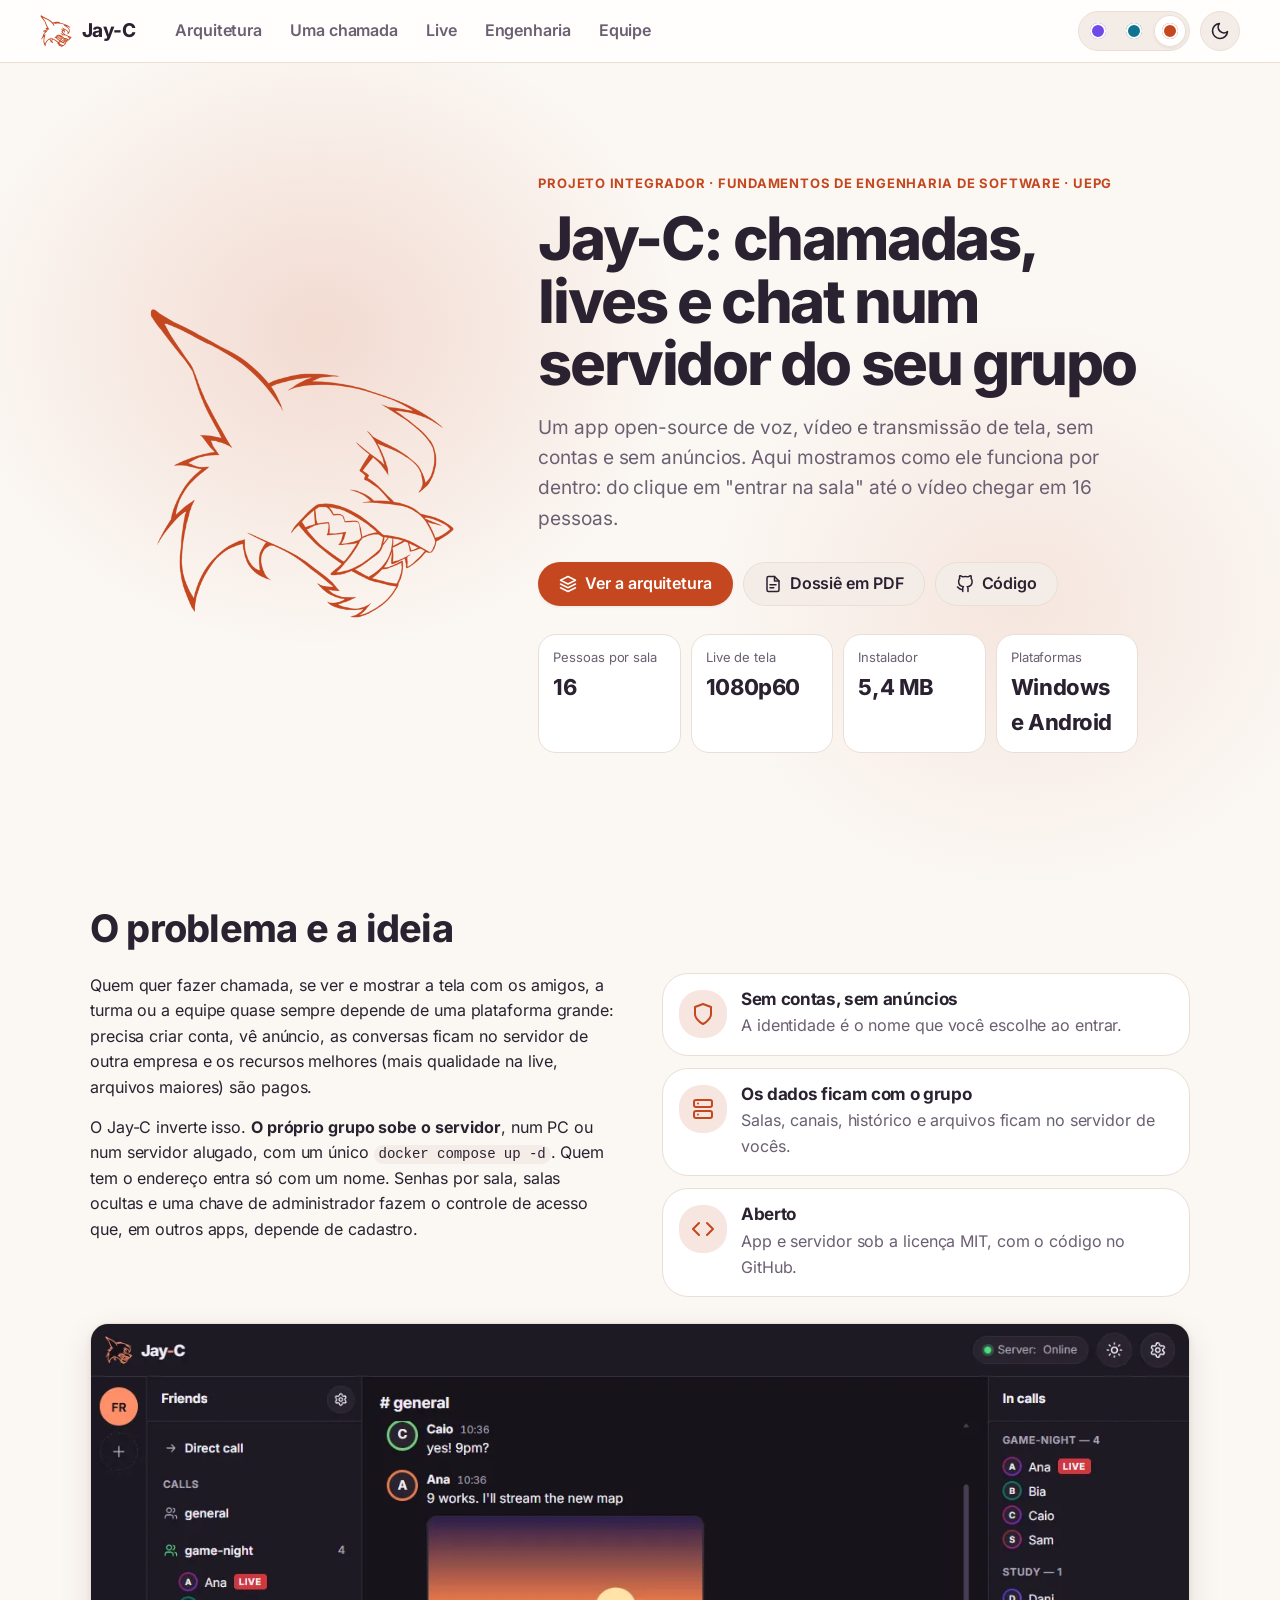
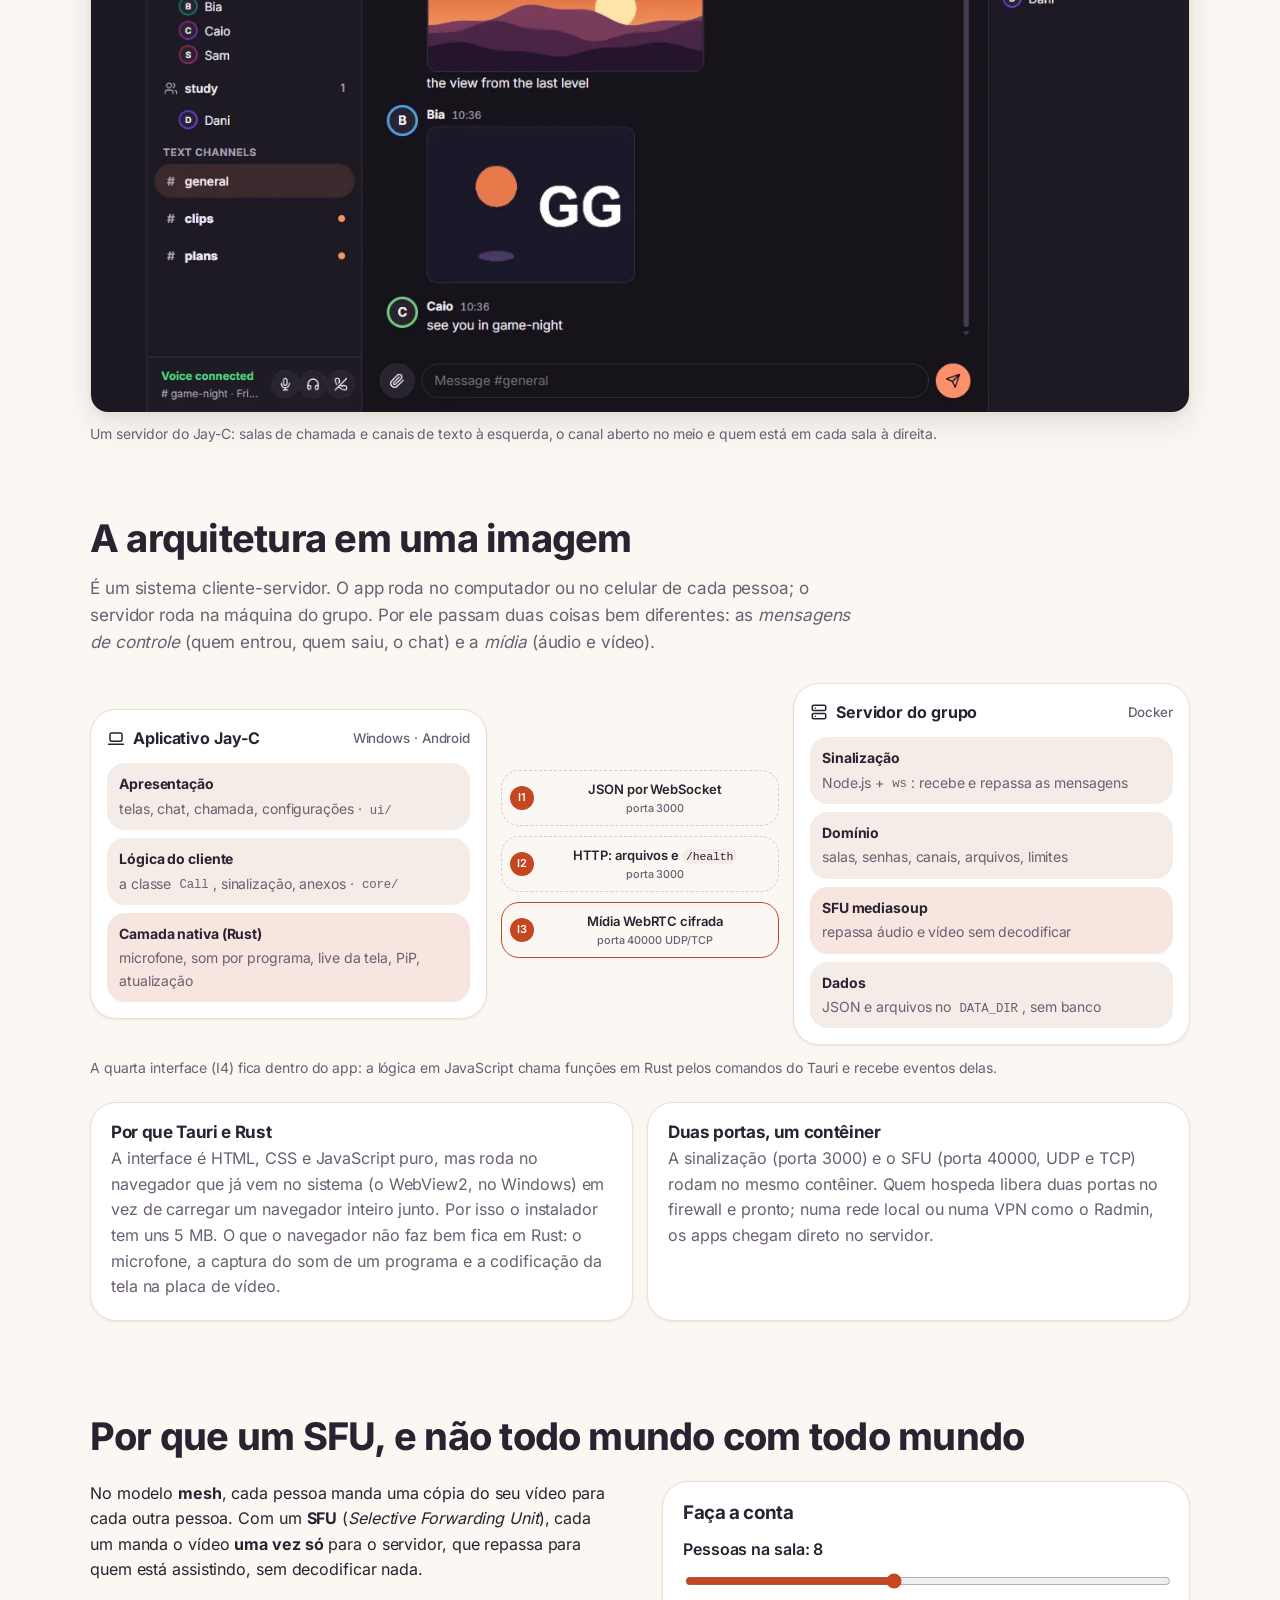
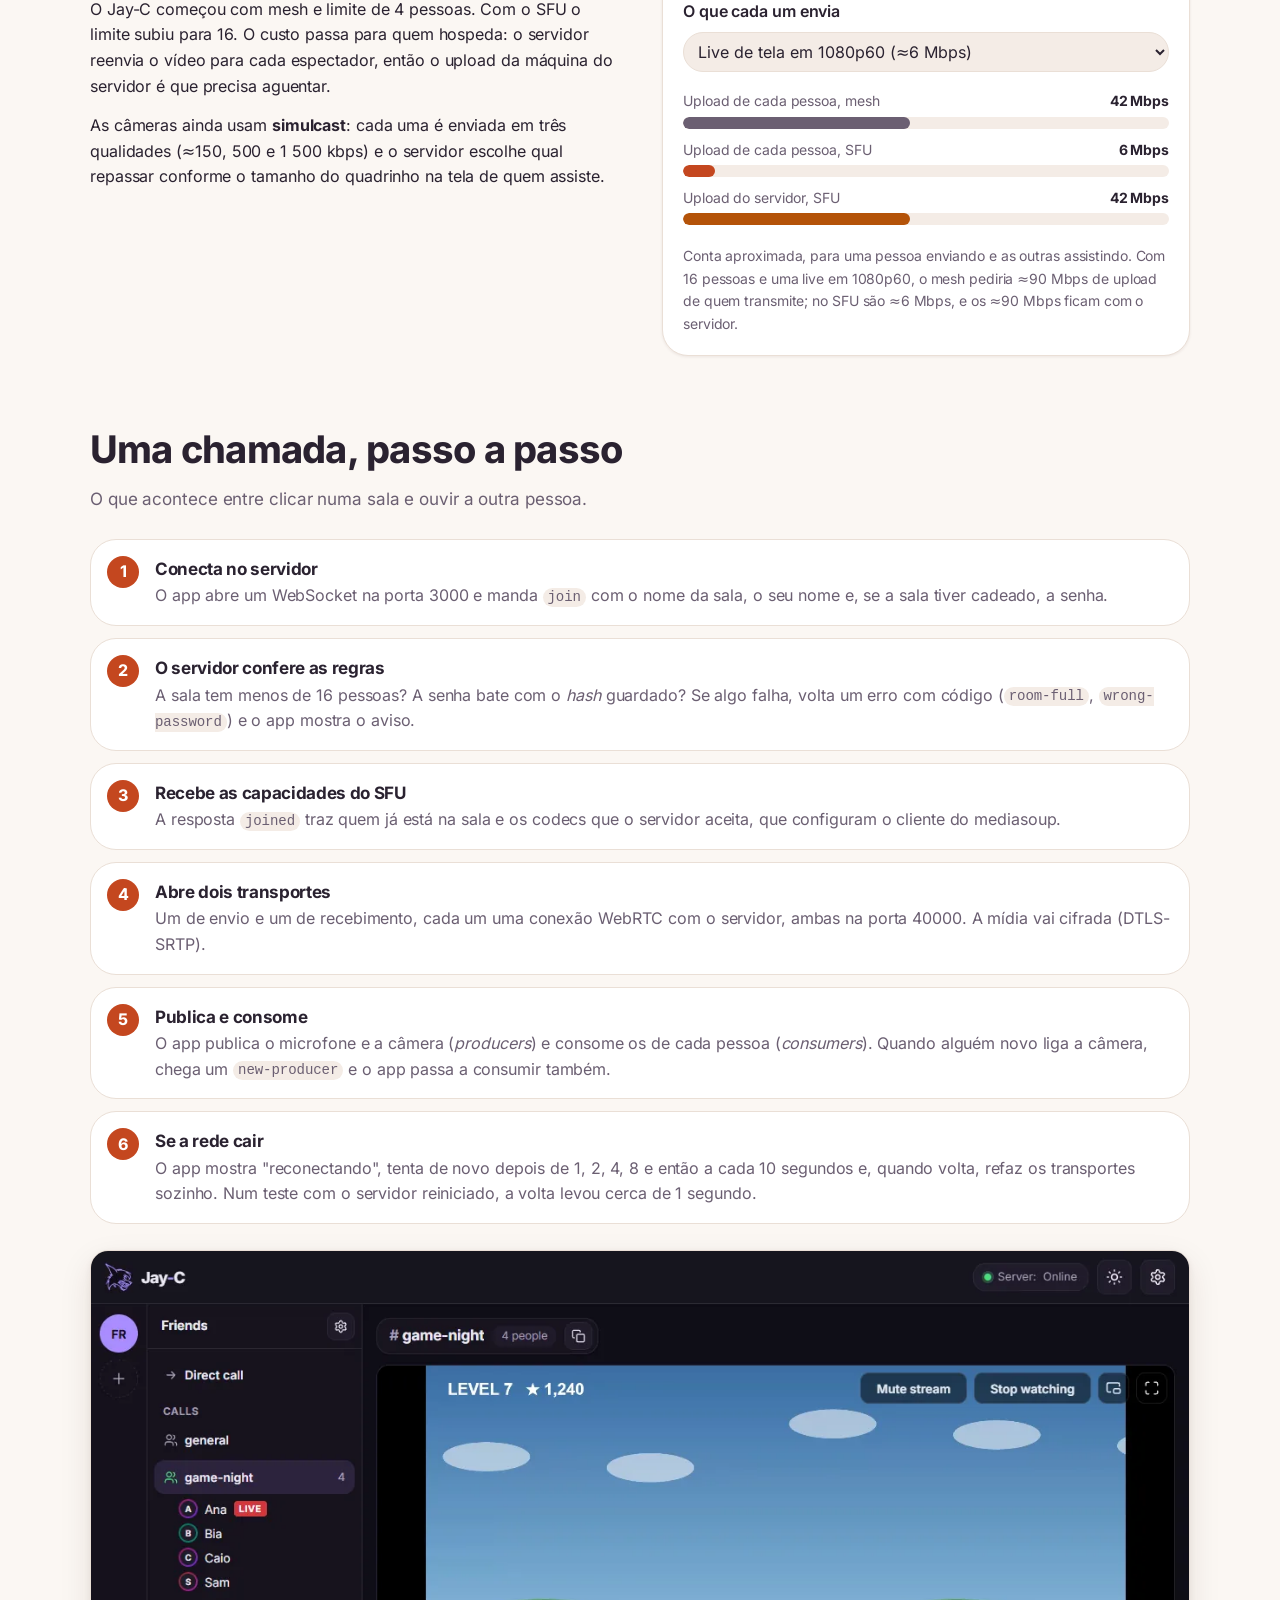
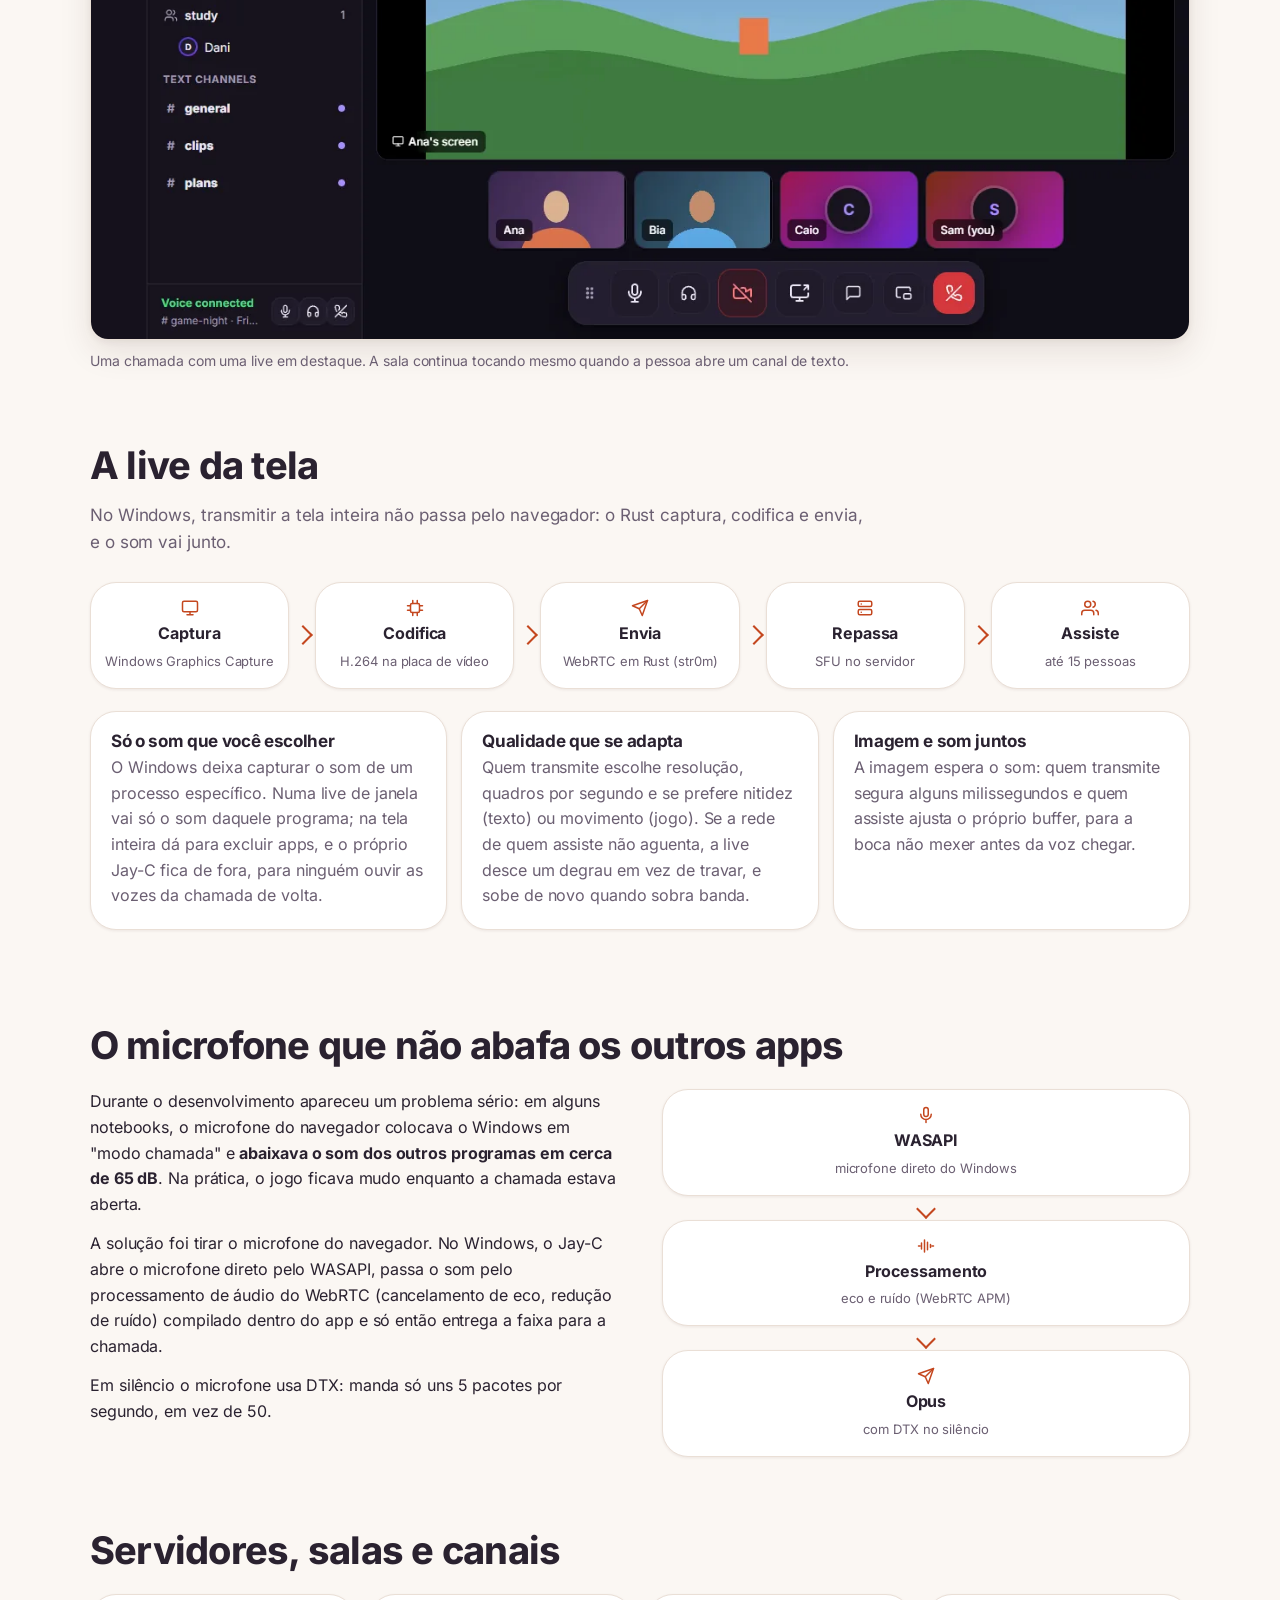
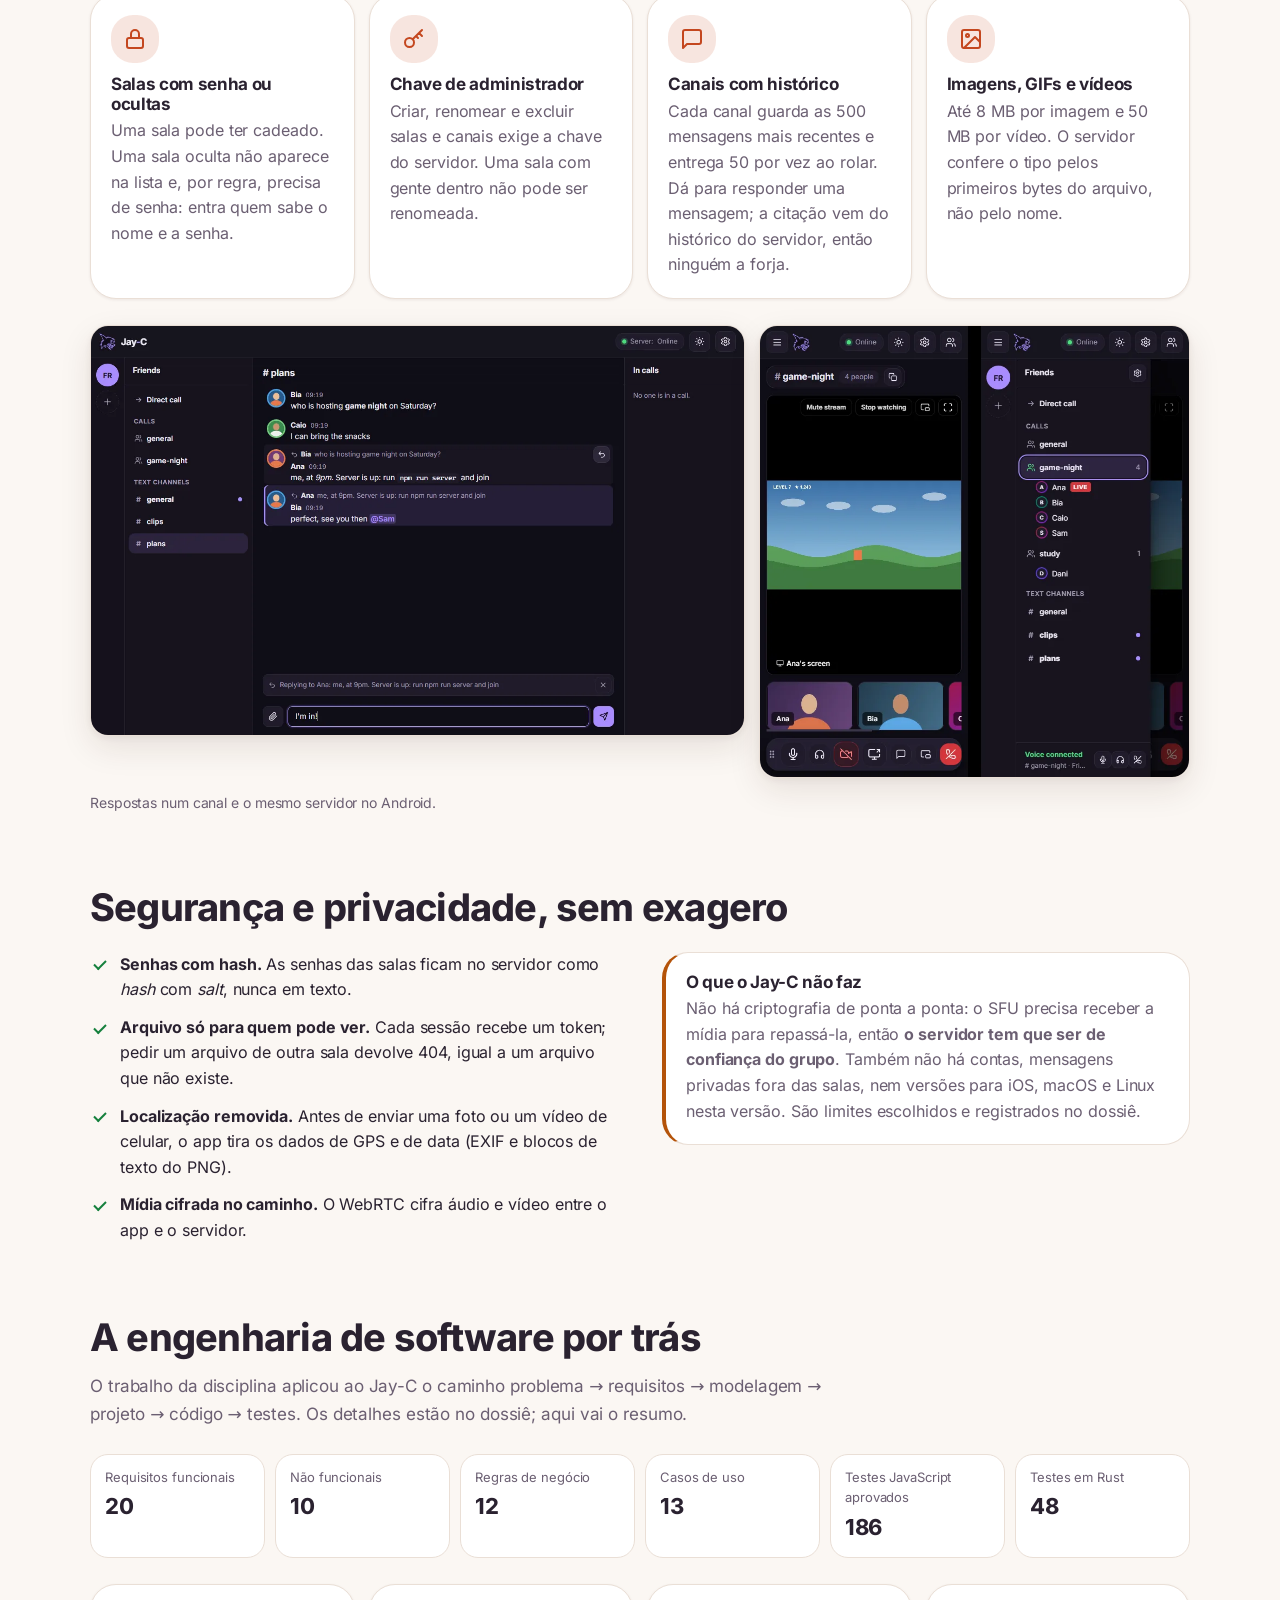
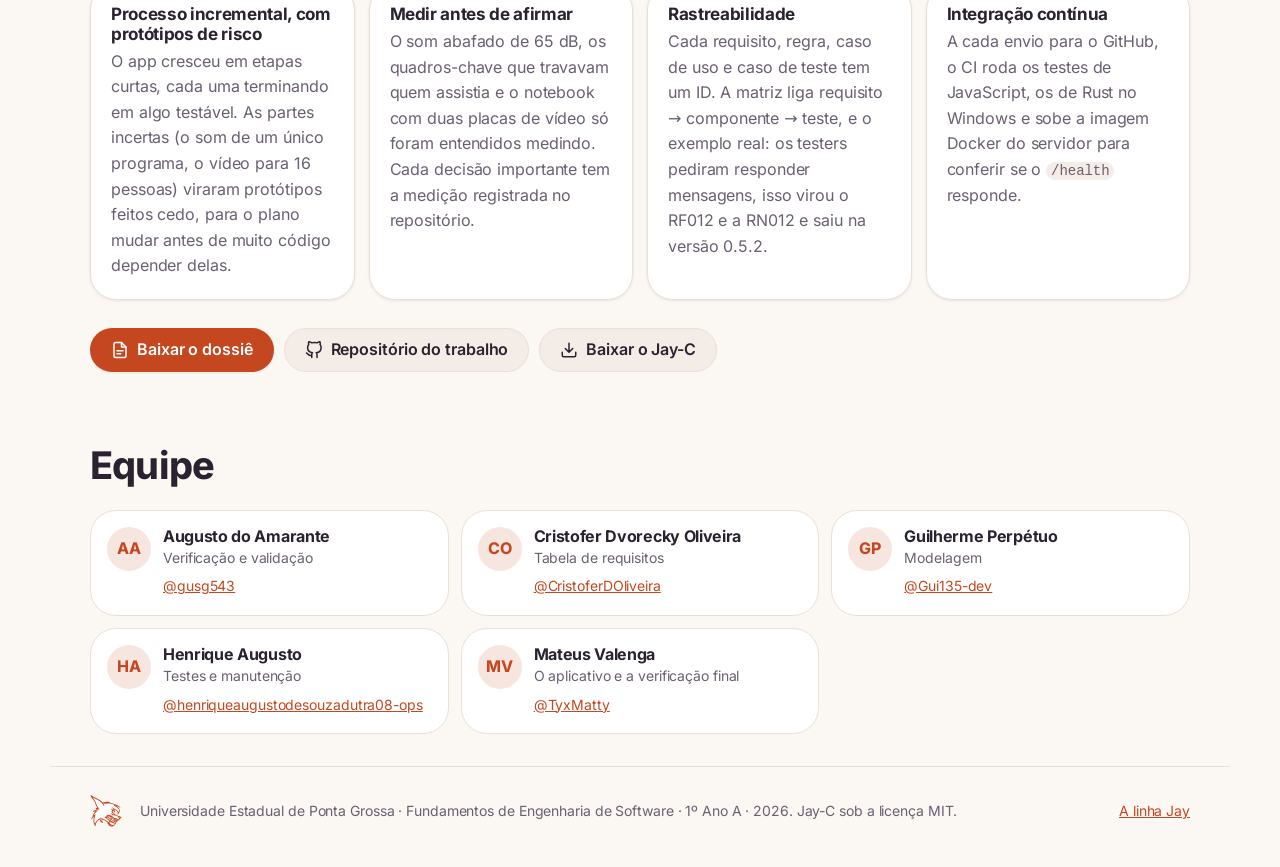
==== index.html @ 335ce27d "Site público da apresentação, em site/ Uma página que explica a arquitetura e o funcionamento do Jay" ====
<!doctype html>
<html lang="pt-BR">
  <head>
    <meta charset="UTF-8" />
    <meta name="viewport" content="width=device-width, initial-scale=1.0" />
    <title>Jay-C — como funciona por dentro</title>
    <meta name="description" content="Projeto Integrador de Fundamentos de Engenharia de Software (UEPG): a arquitetura do Jay-C, um app open-source de chamadas, transmissão de tela e chat num servidor do próprio grupo." />
    <link rel="icon" href="assets/brand/favicon.png" sizes="32x32" />
    <link rel="icon" href="assets/brand/icon-256.png" sizes="256x256" />
    <link rel="apple-touch-icon" href="assets/brand/icon-256.png" />
    <meta name="theme-color" content="#ff9068" />
    <meta property="og:type" content="website" />
    <meta property="og:title" content="Jay-C — como funciona por dentro" />
    <meta property="og:description" content="A arquitetura do Jay-C: app em Tauri e Rust, servidor de sinalização e SFU mediasoup em Docker, chamadas de até 16 pessoas e lives em 1080p60." />
    <meta property="og:locale" content="pt_BR" />
    <!-- Before first paint: the saved style and theme (the same keys site.js writes). -->
    <script>
      (function () {
        var s = {};
        try { s = JSON.parse(localStorage.getItem('jayc.apresentacao') || '{}'); } catch (e) {}
        var dark = s.theme ? s.theme === 'dark' : matchMedia('(prefers-color-scheme: dark)').matches;
        var root = document.documentElement;
        root.dataset.theme = dark ? 'dark' : 'light';
        root.dataset.style = ['calm', 'neon', 'soft'].indexOf(s.style) >= 0 ? s.style : 'soft';
      })();
    </script>
    <link rel="stylesheet" href="css/theme.css" />
    <link rel="stylesheet" href="css/site.css" />
    <link rel="stylesheet" href="css/apresentacao.css" />
    <script type="module" src="js/site.js"></script>
  </head>
  <body>
    <a class="skip-link" href="#ideia">Pular para o conteúdo</a>

    <header class="topbar">
      <a class="brand" href="#top" aria-label="Jay-C, início">
        <span class="brand-mark wolf-mark" aria-hidden="true"></span>
        <span class="brand-name">Jay-C</span>
      </a>
      <nav class="topnav" aria-label="Seções">
        <a href="#arquitetura">Arquitetura</a>
        <a href="#chamada">Uma chamada</a>
        <a href="#live">Live</a>
        <a href="#engenharia">Engenharia</a>
        <a href="#equipe">Equipe</a>
      </nav>
      <div class="style-switch" role="radiogroup" aria-label="Estilo">
        <button type="button" role="radio" data-style-value="calm" aria-label="Calmo"><span data-style-preview="calm"></span></button>
        <button type="button" role="radio" data-style-value="neon" aria-label="Neon"><span data-style-preview="neon"></span></button>
        <button type="button" role="radio" data-style-value="soft" aria-label="Suave"><span data-style-preview="soft"></span></button>
      </div>
      <button type="button" class="icon-btn" id="theme-toggle"></button>
    </header>

    <main id="top">
      <section class="hero">
        <span class="hero-mark wolf-mark" aria-hidden="true"></span>
        <div class="hero-text">
          <p class="eyebrow">Projeto Integrador · Fundamentos de Engenharia de Software · UEPG</p>
          <h1>Jay-C: chamadas, lives e chat num servidor do seu grupo</h1>
          <p class="hero-lead">Um app open-source de voz, vídeo e transmissão de tela, sem contas e sem anúncios. Aqui mostramos como ele funciona por dentro: do clique em "entrar na sala" até o vídeo chegar em 16 pessoas.</p>
          <div class="hero-actions">
            <a class="btn" href="#arquitetura"><span class="btn-icon" data-icon="layers"></span>Ver a arquitetura</a>
            <a class="btn btn-secondary" href="https://github.com/TyxMatty/Jay-C-apresentacao/releases/latest"><span class="btn-icon" data-icon="document"></span>Dossiê em PDF</a>
            <a class="btn btn-secondary" href="https://github.com/TyxMatty/Jay-C"><span class="btn-icon" data-icon="github"></span>Código</a>
          </div>
          <dl class="stats">
            <div><dt>Pessoas por sala</dt><dd>16</dd></div>
            <div><dt>Live de tela</dt><dd>1080p60</dd></div>
            <div><dt>Instalador</dt><dd>5,4 MB</dd></div>
            <div><dt>Plataformas</dt><dd>Windows e Android</dd></div>
          </dl>
        </div>
      </section>

      <!-- ===================== A ideia ===================== -->
      <section id="ideia" class="block" aria-labelledby="ideia-title">
        <h2 id="ideia-title" class="section-title">O problema e a ideia</h2>
        <div class="two-col">
          <div class="prose">
            <p>Quem quer fazer chamada, se ver e mostrar a tela com os amigos, a turma ou a equipe quase sempre depende de uma plataforma grande: precisa criar conta, vê anúncio, as conversas ficam no servidor de outra empresa e os recursos melhores (mais qualidade na live, arquivos maiores) são pagos.</p>
            <p>O Jay-C inverte isso. <strong>O próprio grupo sobe o servidor</strong>, num PC ou num servidor alugado, com um único <code>docker compose up -d</code>. Quem tem o endereço entra só com um nome. Senhas por sala, salas ocultas e uma chave de administrador fazem o controle de acesso que, em outros apps, depende de cadastro.</p>
          </div>
          <ul class="card-list">
            <li><span class="app-icon" data-icon="shield"></span><div><h3>Sem contas, sem anúncios</h3><p>A identidade é o nome que você escolhe ao entrar.</p></div></li>
            <li><span class="app-icon" data-icon="server"></span><div><h3>Os dados ficam com o grupo</h3><p>Salas, canais, histórico e arquivos ficam no servidor de vocês.</p></div></li>
            <li><span class="app-icon" data-icon="code"></span><div><h3>Aberto</h3><p>App e servidor sob a licença MIT, com o código no GitHub.</p></div></li>
          </ul>
        </div>
        <figure class="shot">
          <img src="assets/shots/server-soft.webp" width="1266" height="793" loading="lazy" alt="Um canal de texto de um servidor do Jay-C: as salas e os canais à esquerda, as mensagens com uma imagem e um GIF no meio e quem está em chamada à direita" />
          <figcaption>Um servidor do Jay-C: salas de chamada e canais de texto à esquerda, o canal aberto no meio e quem está em cada sala à direita.</figcaption>
        </figure>
      </section>

      <!-- ===================== Arquitetura ===================== -->
      <section id="arquitetura" class="block" aria-labelledby="arq-title">
        <h2 id="arq-title" class="section-title">A arquitetura em uma imagem</h2>
        <p class="section-lead">É um sistema cliente-servidor. O app roda no computador ou no celular de cada pessoa; o servidor roda na máquina do grupo. Por ele passam duas coisas bem diferentes: as <em>mensagens de controle</em> (quem entrou, quem saiu, o chat) e a <em>mídia</em> (áudio e vídeo).</p>

        <div class="arch" role="img" aria-label="Diagrama: o aplicativo, com as camadas de apresentação, lógica e nativa, conversa com o servidor por quatro interfaces; o servidor tem sinalização, domínio, SFU e dados">
          <div class="arch-side">
            <p class="arch-title"><span class="btn-icon" data-icon="laptop"></span>Aplicativo Jay-C <small>Windows · Android</small></p>
            <div class="layer"><b>Apresentação</b><span>telas, chat, chamada, configurações · <code>ui/</code></span></div>
            <div class="layer"><b>Lógica do cliente</b><span>a classe <code>Call</code>, sinalização, anexos · <code>core/</code></span></div>
            <div class="layer layer-native"><b>Camada nativa (Rust)</b><span>microfone, som por programa, live da tela, PiP, atualização</span></div>
          </div>
          <div class="arch-links" aria-hidden="true">
            <div class="link"><span>I1</span>JSON por WebSocket<small>porta 3000</small></div>
            <div class="link"><span>I2</span><b>HTTP: arquivos e <code>/health</code></b><small>porta 3000</small></div>
            <div class="link link-media"><span>I3</span>Mídia WebRTC cifrada<small>porta 40000 UDP/TCP</small></div>
          </div>
          <div class="arch-side">
            <p class="arch-title"><span class="btn-icon" data-icon="server"></span>Servidor do grupo <small>Docker</small></p>
            <div class="layer"><b>Sinalização</b><span>Node.js + <code>ws</code>: recebe e repassa as mensagens</span></div>
            <div class="layer"><b>Domínio</b><span>salas, senhas, canais, arquivos, limites</span></div>
            <div class="layer layer-native"><b>SFU mediasoup</b><span>repassa áudio e vídeo sem decodificar</span></div>
            <div class="layer"><b>Dados</b><span>JSON e arquivos no <code>DATA_DIR</code>, sem banco</span></div>
          </div>
        </div>
        <p class="hint">A quarta interface (I4) fica dentro do app: a lógica em JavaScript chama funções em Rust pelos comandos do Tauri e recebe eventos delas.</p>

        <div class="explain-grid">
          <article>
            <h3>Por que Tauri e Rust</h3>
            <p>A interface é HTML, CSS e JavaScript puro, mas roda no navegador que já vem no sistema (o WebView2, no Windows) em vez de carregar um navegador inteiro junto. Por isso o instalador tem uns 5 MB. O que o navegador não faz bem fica em Rust: o microfone, a captura do som de um programa e a codificação da tela na placa de vídeo.</p>
          </article>
          <article>
            <h3>Duas portas, um contêiner</h3>
            <p>A sinalização (porta 3000) e o SFU (porta 40000, UDP e TCP) rodam no mesmo contêiner. Quem hospeda libera duas portas no firewall e pronto; numa rede local ou numa VPN como o Radmin, os apps chegam direto no servidor.</p>
          </article>
        </div>
      </section>

      <!-- ===================== SFU ===================== -->
      <section id="sfu" class="block" aria-labelledby="sfu-title">
        <h2 id="sfu-title" class="section-title">Por que um SFU, e não todo mundo com todo mundo</h2>
        <div class="two-col">
          <div class="prose">
            <p>No modelo <strong>mesh</strong>, cada pessoa manda uma cópia do seu vídeo para cada outra pessoa. Com um <strong>SFU</strong> (<em>Selective Forwarding Unit</em>), cada um manda o vídeo <strong>uma vez só</strong> para o servidor, que repassa para quem está assistindo, sem decodificar nada.</p>
            <p>O Jay-C começou com mesh e limite de 4 pessoas. Com o SFU o limite subiu para 16. O custo passa para quem hospeda: o servidor reenvia o vídeo para cada espectador, então o upload da máquina do servidor é que precisa aguentar.</p>
            <p>As câmeras ainda usam <strong>simulcast</strong>: cada uma é enviada em três qualidades (≈150, 500 e 1 500 kbps) e o servidor escolhe qual repassar conforme o tamanho do quadrinho na tela de quem assiste.</p>
          </div>
          <form class="calc" id="calc" aria-labelledby="calc-title" onsubmit="return false">
            <h3 id="calc-title">Faça a conta</h3>
            <label for="calc-people">Pessoas na sala: <output id="calc-people-out">8</output></label>
            <input type="range" id="calc-people" min="2" max="16" value="8" />
            <label for="calc-source">O que cada um envia</label>
            <select id="calc-source">
              <option value="6">Live de tela em 1080p60 (≈6 Mbps)</option>
              <option value="1.5">Câmera na qualidade alta (≈1,5 Mbps)</option>
            </select>
            <div class="calc-bars" aria-live="polite">
              <div class="bar-row"><span>Upload de cada pessoa, mesh</span><div class="bar"><i id="bar-mesh"></i></div><b id="val-mesh"></b></div>
              <div class="bar-row"><span>Upload de cada pessoa, SFU</span><div class="bar"><i id="bar-sfu"></i></div><b id="val-sfu"></b></div>
              <div class="bar-row"><span>Upload do servidor, SFU</span><div class="bar bar-server"><i id="bar-server"></i></div><b id="val-server"></b></div>
            </div>
            <p class="hint">Conta aproximada, para uma pessoa enviando e as outras assistindo. Com 16 pessoas e uma live em 1080p60, o mesh pediria ≈90 Mbps de upload de quem transmite; no SFU são ≈6 Mbps, e os ≈90 Mbps ficam com o servidor.</p>
          </form>
        </div>
      </section>

      <!-- ===================== Uma chamada ===================== -->
      <section id="chamada" class="block" aria-labelledby="chamada-title">
        <h2 id="chamada-title" class="section-title">Uma chamada, passo a passo</h2>
        <p class="section-lead">O que acontece entre clicar numa sala e ouvir a outra pessoa.</p>
        <ol class="timeline">
          <li><h3>Conecta no servidor</h3><p>O app abre um WebSocket na porta 3000 e manda <code>join</code> com o nome da sala, o seu nome e, se a sala tiver cadeado, a senha.</p></li>
          <li><h3>O servidor confere as regras</h3><p>A sala tem menos de 16 pessoas? A senha bate com o <em>hash</em> guardado? Se algo falha, volta um erro com código (<code>room-full</code>, <code>wrong-password</code>) e o app mostra o aviso.</p></li>
          <li><h3>Recebe as capacidades do SFU</h3><p>A resposta <code>joined</code> traz quem já está na sala e os codecs que o servidor aceita, que configuram o cliente do mediasoup.</p></li>
          <li><h3>Abre dois transportes</h3><p>Um de envio e um de recebimento, cada um uma conexão WebRTC com o servidor, ambas na porta 40000. A mídia vai cifrada (DTLS-SRTP).</p></li>
          <li><h3>Publica e consome</h3><p>O app publica o microfone e a câmera (<em>producers</em>) e consome os de cada pessoa (<em>consumers</em>). Quando alguém novo liga a câmera, chega um <code>new-producer</code> e o app passa a consumir também.</p></li>
          <li><h3>Se a rede cair</h3><p>O app mostra "reconectando", tenta de novo depois de 1, 2, 4, 8 e então a cada 10 segundos e, quando volta, refaz os transportes sozinho. Num teste com o servidor reiniciado, a volta levou cerca de 1 segundo.</p></li>
        </ol>
        <figure class="shot">
          <img src="assets/shots/call.webp" width="1266" height="793" loading="lazy" alt="Uma chamada no Jay-C: a live de uma pessoa em destaque, os cards de quem está na sala e a barra de controles" />
          <figcaption>Uma chamada com uma live em destaque. A sala continua tocando mesmo quando a pessoa abre um canal de texto.</figcaption>
        </figure>
      </section>

      <!-- ===================== Live ===================== -->
      <section id="live" class="block" aria-labelledby="live-title">
        <h2 id="live-title" class="section-title">A live da tela</h2>
        <p class="section-lead">No Windows, transmitir a tela inteira não passa pelo navegador: o Rust captura, codifica e envia, e o som vai junto.</p>
        <div class="pipeline" role="img" aria-label="Fluxo da live: captura da tela pelo Windows Graphics Capture, codificação H.264 na placa de vídeo, envio por WebRTC, SFU no servidor e quem assiste; o som do programa é capturado à parte e vai como Opus estéreo">
          <div class="step"><span class="btn-icon" data-icon="monitor"></span><b>Captura</b><small>Windows Graphics Capture</small></div>
          <div class="step"><span class="btn-icon" data-icon="chip"></span><b>Codifica</b><small>H.264 na placa de vídeo</small></div>
          <div class="step"><span class="btn-icon" data-icon="send"></span><b>Envia</b><small>WebRTC em Rust (str0m)</small></div>
          <div class="step"><span class="btn-icon" data-icon="server"></span><b>Repassa</b><small>SFU no servidor</small></div>
          <div class="step"><span class="btn-icon" data-icon="users"></span><b>Assiste</b><small>até 15 pessoas</small></div>
        </div>
        <div class="explain-grid">
          <article>
            <h3>Só o som que você escolher</h3>
            <p>O Windows deixa capturar o som de um processo específico. Numa live de janela vai só o som daquele programa; na tela inteira dá para excluir apps, e o próprio Jay-C fica de fora, para ninguém ouvir as vozes da chamada de volta.</p>
          </article>
          <article>
            <h3>Qualidade que se adapta</h3>
            <p>Quem transmite escolhe resolução, quadros por segundo e se prefere nitidez (texto) ou movimento (jogo). Se a rede de quem assiste não aguenta, a live desce um degrau em vez de travar, e sobe de novo quando sobra banda.</p>
          </article>
          <article>
            <h3>Imagem e som juntos</h3>
            <p>A imagem espera o som: quem transmite segura alguns milissegundos e quem assiste ajusta o próprio buffer, para a boca não mexer antes da voz chegar.</p>
          </article>
        </div>
      </section>

      <!-- ===================== Microfone ===================== -->
      <section id="microfone" class="block" aria-labelledby="mic-title">
        <h2 id="mic-title" class="section-title">O microfone que não abafa os outros apps</h2>
        <div class="two-col">
          <div class="prose">
            <p>Durante o desenvolvimento apareceu um problema sério: em alguns notebooks, o microfone do navegador colocava o Windows em "modo chamada" e <strong>abaixava o som dos outros programas em cerca de 65 dB</strong>. Na prática, o jogo ficava mudo enquanto a chamada estava aberta.</p>
            <p>A solução foi tirar o microfone do navegador. No Windows, o Jay-C abre o microfone direto pelo WASAPI, passa o som pelo processamento de áudio do WebRTC (cancelamento de eco, redução de ruído) compilado dentro do app e só então entrega a faixa para a chamada.</p>
            <p>Em silêncio o microfone usa DTX: manda só uns 5 pacotes por segundo, em vez de 50.</p>
          </div>
          <div class="pipeline pipeline-vertical" role="img" aria-label="Fluxo do microfone: WASAPI, cancelamento de eco e redução de ruído, Opus, chamada">
            <div class="step"><span class="btn-icon" data-icon="mic"></span><b>WASAPI</b><small>microfone direto do Windows</small></div>
            <div class="step"><span class="btn-icon" data-icon="waveform"></span><b>Processamento</b><small>eco e ruído (WebRTC APM)</small></div>
            <div class="step"><span class="btn-icon" data-icon="send"></span><b>Opus</b><small>com DTX no silêncio</small></div>
          </div>
        </div>
      </section>

      <!-- ===================== Servidores ===================== -->
      <section id="servidores" class="block" aria-labelledby="serv-title">
        <h2 id="serv-title" class="section-title">Servidores, salas e canais</h2>
        <div class="feature-grid">
          <article><span class="app-icon" data-icon="lock"></span><h3>Salas com senha ou ocultas</h3><p>Uma sala pode ter cadeado. Uma sala oculta não aparece na lista e, por regra, precisa de senha: entra quem sabe o nome e a senha.</p></article>
          <article><span class="app-icon" data-icon="key"></span><h3>Chave de administrador</h3><p>Criar, renomear e excluir salas e canais exige a chave do servidor. Uma sala com gente dentro não pode ser renomeada.</p></article>
          <article><span class="app-icon" data-icon="chat"></span><h3>Canais com histórico</h3><p>Cada canal guarda as 500 mensagens mais recentes e entrega 50 por vez ao rolar. Dá para responder uma mensagem; a citação vem do histórico do servidor, então ninguém a forja.</p></article>
          <article><span class="app-icon" data-icon="image"></span><h3>Imagens, GIFs e vídeos</h3><p>Até 8 MB por imagem e 50 MB por vídeo. O servidor confere o tipo pelos primeiros bytes do arquivo, não pelo nome.</p></article>
        </div>
        <figure class="shot shot-pair">
          <img src="assets/shots/replies.webp" width="1266" height="793" loading="lazy" alt="Respostas num canal de texto: cada resposta mostra em cima quem escreveu a mensagem original e o começo dela" />
          <img src="assets/shots/phone.webp" width="792" height="832" loading="lazy" alt="O Jay-C no celular: uma chamada com a live de uma pessoa e as câmeras, e a gaveta com as salas e os canais" />
          <figcaption>Respostas num canal e o mesmo servidor no Android.</figcaption>
        </figure>
      </section>

      <!-- ===================== Segurança ===================== -->
      <section id="seguranca" class="block" aria-labelledby="seg-title">
        <h2 id="seg-title" class="section-title">Segurança e privacidade, sem exagero</h2>
        <div class="two-col">
          <ul class="check-list">
            <li><b>Senhas com hash.</b> As senhas das salas ficam no servidor como <em>hash</em> com <em>salt</em>, nunca em texto.</li>
            <li><b>Arquivo só para quem pode ver.</b> Cada sessão recebe um token; pedir um arquivo de outra sala devolve 404, igual a um arquivo que não existe.</li>
            <li><b>Localização removida.</b> Antes de enviar uma foto ou um vídeo de celular, o app tira os dados de GPS e de data (EXIF e blocos de texto do PNG).</li>
            <li><b>Mídia cifrada no caminho.</b> O WebRTC cifra áudio e vídeo entre o app e o servidor.</li>
          </ul>
          <div class="note">
            <h3>O que o Jay-C não faz</h3>
            <p>Não há criptografia de ponta a ponta: o SFU precisa receber a mídia para repassá-la, então <strong>o servidor tem que ser de confiança do grupo</strong>. Também não há contas, mensagens privadas fora das salas, nem versões para iOS, macOS e Linux nesta versão. São limites escolhidos e registrados no dossiê.</p>
          </div>
        </div>
      </section>

      <!-- ===================== Engenharia ===================== -->
      <section id="engenharia" class="block" aria-labelledby="eng-title">
        <h2 id="eng-title" class="section-title">A engenharia de software por trás</h2>
        <p class="section-lead">O trabalho da disciplina aplicou ao Jay-C o caminho problema → requisitos → modelagem → projeto → código → testes. Os detalhes estão no dossiê; aqui vai o resumo.</p>
        <dl class="stats stats-wide">
          <div><dt>Requisitos funcionais</dt><dd>20</dd></div>
          <div><dt>Não funcionais</dt><dd>10</dd></div>
          <div><dt>Regras de negócio</dt><dd>12</dd></div>
          <div><dt>Casos de uso</dt><dd>13</dd></div>
          <div><dt>Testes JavaScript aprovados</dt><dd>186</dd></div>
          <div><dt>Testes em Rust</dt><dd>48</dd></div>
        </dl>
        <div class="explain-grid">
          <article>
            <h3>Processo incremental, com protótipos de risco</h3>
            <p>O app cresceu em etapas curtas, cada uma terminando em algo testável. As partes incertas (o som de um único programa, o vídeo para 16 pessoas) viraram protótipos feitos cedo, para o plano mudar antes de muito código depender delas.</p>
          </article>
          <article>
            <h3>Medir antes de afirmar</h3>
            <p>O som abafado de 65 dB, os quadros-chave que travavam quem assistia e o notebook com duas placas de vídeo só foram entendidos medindo. Cada decisão importante tem a medição registrada no repositório.</p>
          </article>
          <article>
            <h3>Rastreabilidade</h3>
            <p>Cada requisito, regra, caso de uso e caso de teste tem um ID. A matriz liga requisito → componente → teste, e o exemplo real: os testers pediram responder mensagens, isso virou o RF012 e a RN012 e saiu na versão 0.5.2.</p>
          </article>
          <article>
            <h3>Integração contínua</h3>
            <p>A cada envio para o GitHub, o CI roda os testes de JavaScript, os de Rust no Windows e sobe a imagem Docker do servidor para conferir se o <code>/health</code> responde.</p>
          </article>
        </div>
        <div class="hero-actions">
          <a class="btn" href="https://github.com/TyxMatty/Jay-C-apresentacao/releases/latest"><span class="btn-icon" data-icon="document"></span>Baixar o dossiê</a>
          <a class="btn btn-secondary" href="https://github.com/TyxMatty/Jay-C-apresentacao"><span class="btn-icon" data-icon="github"></span>Repositório do trabalho</a>
          <a class="btn btn-secondary" href="https://github.com/TyxMatty/Jay-C/releases/latest"><span class="btn-icon" data-icon="download"></span>Baixar o Jay-C</a>
        </div>
      </section>

      <!-- ===================== Equipe ===================== -->
      <section id="equipe" class="block" aria-labelledby="equipe-title">
        <h2 id="equipe-title" class="section-title">Equipe</h2>
        <ul class="team">
          <li><span class="avatar">AA</span><div><h3>Augusto do Amarante</h3><p>Verificação e validação</p><a href="https://github.com/gusg543">@gusg543</a></div></li>
          <li><span class="avatar">CO</span><div><h3>Cristofer Dvorecky Oliveira</h3><p>Tabela de requisitos</p><a href="https://github.com/CristoferDOliveira">@CristoferDOliveira</a></div></li>
          <li><span class="avatar">GP</span><div><h3>Guilherme Perpétuo</h3><p>Modelagem</p><a href="https://github.com/Gui135-dev">@Gui135-dev</a></div></li>
          <li><span class="avatar">HA</span><div><h3>Henrique Augusto</h3><p>Testes e manutenção</p><a href="https://github.com/henriqueaugustodesouzadutra08-ops">@henriqueaugustodesouzadutra08-ops</a></div></li>
          <li><span class="avatar">MV</span><div><h3>Mateus Valenga</h3><p>O aplicativo e a verificação final</p><a href="https://github.com/TyxMatty">@TyxMatty</a></div></li>
        </ul>
      </section>
    </main>

    <footer class="footer">
      <span class="brand-mark wolf-mark" aria-hidden="true"></span>
      <p>Universidade Estadual de Ponta Grossa · Fundamentos de Engenharia de Software · 1º Ano A · 2026. Jay-C sob a licença MIT.</p>
      <a href="https://tyxmatty.github.io/jay-website/">A linha Jay</a>
    </footer>
  </body>
</html>
---- css/theme.css ----
/*
 * Design tokens. <html data-theme="light|dark"> picks the colors and <html data-style="calm|neon|soft">
 * the look (Settings › Appearance › Style); public/theme-init.js sets both before first paint.
 * Each style's dark block redefines every color, so no light value leaks into a dark style.
 * [data-style-preview] gets a style's tokens on one element (the previews in Settings).
 * test/theme-contrast.test.js checks text and button contrast for all six combinations.
 */

@font-face {
  font-family: 'Inter';
  font-style: normal;
  font-display: swap;
  font-weight: 100 900;
  src: url('../assets/fonts/inter-latin-wght.woff2') format('woff2-variations');
  unicode-range: U+0000-00FF, U+0131, U+0152-0153, U+02BB-02BC, U+02C6, U+02DA, U+02DC, U+0304, U+0308, U+0329,
    U+2000-206F, U+20AC, U+2122, U+2191, U+2193, U+2212, U+2215, U+FEFF, U+FFFD;
}

/* ---------- Calm (default): graphite, soft violet, medium corners ---------- */
:root,
[data-style-preview='calm'] {
  color-scheme: light;

  --bg: #f6f5fa;
  --surface: #ffffff;
  --surface-2: #f0eef6;
  --surface-3: #ffffff;
  --border: #e0dcea;
  --border-strong: #cbc5d8;
  --text: #17141f;
  --text-muted: #5f5874;
  --accent: #7048e8;
  --accent-hover: #5f37d6;
  --accent-contrast: #ffffff;
  --success: #15803d;
  --warning: #b45309;
  --danger: #c8282e;
  --danger-fill: #d93a3f;
  --danger-fill-hover: #c42f34;
  --speaking: #16a34a;
  --shadow-sm: 0 1px 2px rgb(24 20 40 / 0.06), 0 1px 3px rgb(24 20 40 / 0.06);
  --shadow: 0 10px 30px rgb(24 20 40 / 0.1), 0 2px 6px rgb(24 20 40 / 0.06);
  --shadow-lg: 0 24px 60px rgb(24 20 40 / 0.18), 0 4px 12px rgb(24 20 40 / 0.08);
  --backdrop: rgb(18 14 28 / 0.4);

  --radius-sm: 8px;
  --radius: 12px;
  --radius-lg: 18px;
  --radius-control: 10px;
  --radius-call: 16px;
  --radius-tile: 14px;
  --glow: 0 0 0 transparent;
  --overlay-blur: 16px;

  --font: 'Inter', system-ui, -apple-system, 'Segoe UI', Roboto, 'Helvetica Neue', Arial, sans-serif;
  --font-mono: ui-monospace, 'Cascadia Code', 'SF Mono', Menlo, Consolas, monospace;
  --ease-out: cubic-bezier(0.22, 1, 0.36, 1);
  --ease-spring: cubic-bezier(0.34, 1.56, 0.64, 1);
  --dur-fast: 120ms;
  --dur: 200ms;
}

:root[data-theme='dark'],
:root[data-theme='dark'] [data-style-preview='calm'] {
  color-scheme: dark;

  --bg: #0f0d16;
  --surface: #17141f;
  --surface-2: #1f1b2a;
  --surface-3: #262235;
  --border: #2c2738;
  --border-strong: #3b354b;
  --text: #ece9f3;
  --text-muted: #a39cb6;
  --accent: #aa8bff;
  --accent-hover: #bba2ff;
  --accent-contrast: #0f0d16;
  --success: #4ade80;
  --warning: #fbbf24;
  --danger: #ff7b7f;
  --danger-fill: #d4363c;
  --danger-fill-hover: #e04449;
  --speaking: #3dd68c;
  --shadow-sm: 0 1px 2px rgb(0 0 0 / 0.4);
  --shadow: 0 10px 30px rgb(0 0 0 / 0.45), 0 2px 6px rgb(0 0 0 / 0.3);
  --shadow-lg: 0 24px 60px rgb(0 0 0 / 0.6), 0 4px 12px rgb(0 0 0 / 0.35);
  --backdrop: rgb(0 0 0 / 0.55);
}

/* ---------- Neon: deep black, cyan + magenta, sharp corners, glow ---------- */
:root[data-style='neon'],
[data-style-preview='neon'] {
  --bg: #f3f6fa;
  --surface: #ffffff;
  --surface-2: #e9eef5;
  --surface-3: #ffffff;
  --border: #d5dce8;
  --border-strong: #b9c3d4;
  --text: #0a0b12;
  --text-muted: #4f5670;
  --accent: #0e7490;
  --accent-hover: #0b6079;
  --accent-contrast: #ffffff;
  --accent-2: #c026d3;
  --success: #047857;
  --warning: #b45309;
  --danger: #be123c;
  --danger-fill: #e11d48;
  --danger-fill-hover: #be123c;
  --speaking: #0d9488;
  --glow: 0 0 0 1px color-mix(in srgb, var(--accent) 35%, transparent), 0 0 18px color-mix(in srgb, var(--accent) 25%, transparent);

  --radius-sm: 4px;
  --radius: 8px;
  --radius-lg: 10px;
  --radius-control: 6px;
  --radius-call: 8px;
  --radius-tile: 8px;
}

:root[data-style='neon'][data-theme='dark'],
:root[data-theme='dark'] [data-style-preview='neon'] {
  --bg: #06060a;
  --surface: #0e0e16;
  --surface-2: #161622;
  --surface-3: #1b1b29;
  --border: #23233a;
  --border-strong: #34345a;
  --text: #eeeefa;
  --text-muted: #9c9cbc;
  --accent: #22d3ee;
  --accent-hover: #67e8f9;
  --accent-contrast: #06060a;
  --accent-2: #e879f9;
  --success: #34d399;
  --warning: #fbbf24;
  --danger: #ff6b8b;
  --danger-fill: #e11d48;
  --danger-fill-hover: #f43f5e;
  --speaking: #2ee6a6;
  --glow: 0 0 0 1px color-mix(in srgb, var(--accent) 55%, transparent), 0 0 22px color-mix(in srgb, var(--accent) 45%, transparent);
  --shadow-sm: 0 1px 2px rgb(0 0 0 / 0.5);
  --shadow: 0 10px 30px rgb(0 0 0 / 0.55), 0 0 0 1px rgb(255 255 255 / 0.02);
  --shadow-lg: 0 24px 60px rgb(0 0 0 / 0.7);
  --backdrop: rgb(0 0 0 / 0.65);
}

/* ---------- Soft: warm, peach, very round ---------- */
:root[data-style='soft'],
[data-style-preview='soft'] {
  --bg: #fbf7f3;
  --surface: #ffffff;
  --surface-2: #f4ece6;
  --surface-3: #ffffff;
  --border: #eadfd6;
  --border-strong: #dccdc1;
  --text: #2a2230;
  --text-muted: #6b5f72;
  --accent: #c4471f;
  --accent-hover: #ab3c19;
  --accent-contrast: #ffffff;
  --success: #15803d;
  --warning: #b45309;
  --danger: #c22a33;
  --danger-fill: #d83b44;
  --danger-fill-hover: #c22a33;
  --speaking: #15803d;
  --shadow-sm: 0 1px 3px rgb(60 30 20 / 0.08);
  --shadow: 0 12px 32px rgb(60 30 20 / 0.1), 0 2px 6px rgb(60 30 20 / 0.06);
  --shadow-lg: 0 28px 64px rgb(60 30 20 / 0.16), 0 4px 12px rgb(60 30 20 / 0.08);
  --backdrop: rgb(40 25 30 / 0.35);

  --radius-sm: 12px;
  --radius: 18px;
  --radius-lg: 26px;
  --radius-control: 999px;
  --radius-call: 999px;
  --radius-tile: 22px;
}

:root[data-style='soft'][data-theme='dark'],
:root[data-theme='dark'] [data-style-preview='soft'] {
  --bg: #16131b;
  --surface: #1f1b26;
  --surface-2: #29242f;
  --surface-3: #302a37;
  --border: #342e3d;
  --border-strong: #463e51;
  --text: #f4eff7;
  --text-muted: #aca3b8;
  --accent: #ff9068;
  --accent-hover: #ffa784;
  --accent-contrast: #16131b;
  --success: #4ade80;
  --warning: #fbbf24;
  --danger: #ff8a8f;
  --danger-fill: #d4363c;
  --danger-fill-hover: #e04449;
  --speaking: #34d399;
  --shadow-sm: 0 1px 3px rgb(0 0 0 / 0.4);
  --shadow: 0 12px 32px rgb(0 0 0 / 0.45), 0 2px 6px rgb(0 0 0 / 0.3);
  --shadow-lg: 0 28px 64px rgb(0 0 0 / 0.6);
  --backdrop: rgb(0 0 0 / 0.5);
}

/* Call buttons: circles or squares, whatever the style (Settings › Call controls › Shape). */
:root[data-call-shape='round'] {
  --radius-call: 50%;
}

:root[data-style='soft'][data-call-shape='square'] {
  --radius-call: 16px;
}

/* Shared derived tokens (they follow the user's button color too). */
:root {
  --accent-soft: color-mix(in srgb, var(--accent) 14%, transparent);
  --focus-ring: color-mix(in srgb, var(--accent) 50%, transparent);
  --overlay: color-mix(in srgb, var(--surface-3) 86%, transparent);
}
---- css/site.css ----
/* The Jay website. Colors, corners and fonts come from theme.css (Jay-C's tokens, unchanged); the
   base, buttons, wolf and glow follow the apps' app.css (Jay-C, Jay-H). */

*,
*::before,
*::after {
  box-sizing: border-box;
}

html {
  scroll-behavior: smooth;
  scroll-padding-top: 76px; /* the sticky top bar */
}

@media (prefers-reduced-motion: reduce) {
  html {
    scroll-behavior: auto;
  }
}

body {
  margin: 0;
  background: var(--bg);
  color: var(--text);
  font: 16px/1.6 var(--font);
  font-feature-settings: 'cv11', 'ss03';
  letter-spacing: -0.006em;
  -webkit-font-smoothing: antialiased;
  text-rendering: optimizeLegibility;
}

[hidden] {
  display: none !important;
}

a {
  color: var(--accent-text, var(--accent));
}

:focus-visible {
  outline: 3px solid var(--focus-ring);
  outline-offset: 2px;
}

::selection {
  background: color-mix(in srgb, var(--accent) 35%, transparent);
}

h1,
h2,
h3 {
  letter-spacing: -0.02em;
  line-height: 1.15;
}

.skip-link {
  position: absolute;
  left: 16px;
  top: -60px;
  z-index: 10;
  padding: 8px 14px;
  border-radius: var(--radius-control);
  background: var(--accent);
  color: var(--accent-contrast);
}

.skip-link:focus {
  top: 12px;
}

/* ---------- The wolf (two masks in the style's colors, as in the apps) ---------- */

.wolf-mark {
  position: relative;
  display: inline-block;
  flex: none;
}

.wolf-mark::before,
.wolf-mark::after {
  content: '';
  position: absolute;
  inset: 0;
  background: var(--accent-contrast);
  mask: url('../assets/brand/wolf-fill.png') center / contain no-repeat;
}

.wolf-mark::after {
  background: var(--accent);
  mask-image: url('../assets/brand/wolf-lines.png');
}

.brand-mark {
  width: 32px;
  height: 32px;
}

/* ---------- Buttons ---------- */

.btn {
  display: inline-flex;
  align-items: center;
  justify-content: center;
  gap: 8px;
  min-height: 44px;
  padding: 0 20px;
  border: 1px solid transparent;
  border-radius: var(--radius-control);
  background: var(--accent);
  color: var(--accent-contrast);
  font: inherit;
  font-weight: 600;
  text-decoration: none;
  cursor: pointer;
  box-shadow: var(--shadow-sm);
  transition:
    background-color var(--dur-fast),
    border-color var(--dur-fast),
    box-shadow var(--dur),
    transform var(--dur-fast);
}

.btn:hover {
  background: var(--accent-hover);
  box-shadow: var(--glow), var(--shadow-sm);
}

.btn:active {
  transform: translateY(1px);
}

.btn-secondary {
  background: var(--surface-2);
  color: var(--text);
  border-color: var(--border);
  box-shadow: none;
}

.btn-secondary:hover {
  background: var(--border);
  border-color: var(--border-strong);
  box-shadow: none;
}

.btn-icon,
.btn-icon svg {
  display: inline-grid;
  width: 18px;
  height: 18px;
}

.icon-btn,
.lang-btn {
  display: inline-grid;
  place-items: center;
  min-width: 40px;
  height: 40px;
  padding: 0;
  border: 1px solid var(--border);
  border-radius: var(--radius-control);
  background: var(--surface-2);
  color: var(--text);
  font: inherit;
  font-size: 13px;
  font-weight: 700;
  cursor: pointer;
  transition: background-color var(--dur-fast), border-color var(--dur-fast);
}

.icon-btn:hover,
.lang-btn:hover {
  background: var(--border);
  border-color: var(--border-strong);
}

.icon-btn svg {
  width: 20px;
  height: 20px;
}

/* ---------- Top bar ---------- */

.topbar {
  position: sticky;
  top: 0;
  z-index: 5;
  display: flex;
  align-items: center;
  gap: 10px;
  padding: 10px clamp(16px, 4vw, 40px);
  border-bottom: 1px solid var(--border);
  background: color-mix(in srgb, var(--surface) 82%, transparent);
  backdrop-filter: blur(var(--overlay-blur));
}

.brand {
  display: flex;
  align-items: center;
  gap: 10px;
  color: var(--text);
  font-size: 19px;
  font-weight: 750;
  letter-spacing: -0.03em;
  text-decoration: none;
}

.topnav {
  display: flex;
  gap: 4px;
  margin: 0 auto 0 18px;
}

.topnav a {
  padding: 8px 12px;
  border-radius: var(--radius-sm);
  color: var(--text-muted);
  font-weight: 600;
  text-decoration: none;
}

.topnav a:hover {
  background: var(--surface-2);
  color: var(--text);
}

/* Three dots, each painted with its own style's tokens (like the apps' style previews). */
.style-switch {
  display: flex;
  gap: 4px;
  padding: 3px;
  border: 1px solid var(--border);
  border-radius: calc(var(--radius-control) + 4px);
  background: var(--surface-2);
}

.style-switch button {
  display: grid;
  place-items: center;
  width: 32px;
  height: 32px;
  padding: 0;
  border: 0;
  border-radius: var(--radius-control);
  background: transparent;
  cursor: pointer;
}

.style-switch button > span {
  width: 16px;
  height: 16px;
  border-radius: 50%;
  background: var(--accent);
  box-shadow: inset 0 0 0 2px var(--surface);
}

.style-switch button[aria-checked='true'] {
  background: var(--surface-3);
  box-shadow: var(--shadow-sm), inset 0 0 0 1px var(--border);
}

/* ---------- Hero (Jay-C's lobby: the thin-line wolf and two lights) ---------- */

main {
  position: relative;
  isolation: isolate;
}

main::before {
  content: '';
  position: absolute;
  inset: 0 0 auto;
  height: 900px;
  z-index: -1;
  background:
    radial-gradient(40% 50% at 25% 30%, color-mix(in srgb, var(--accent) 16%, transparent), transparent 70%),
    radial-gradient(35% 45% at 80% 60%, color-mix(in srgb, var(--accent-2, var(--accent)) 10%, transparent), transparent 70%);
  pointer-events: none;
}

.hero {
  display: grid;
  grid-template-columns: minmax(180px, 320px) minmax(0, 600px);
  justify-content: center;
  align-items: center;
  gap: clamp(28px, 6vw, 80px);
  padding: clamp(48px, 9vw, 110px) clamp(16px, 4vw, 40px) clamp(40px, 7vw, 90px);
}

.hero-mark {
  width: 100%;
  aspect-ratio: 1;
}

/* Big enough for the original thin-line drawing: just the lines. */
.hero-mark::before {
  content: none;
}

.hero-mark::after {
  mask-image: url('../assets/brand/wolf-lineart.png');
}

.hero h1 {
  margin: 0;
  font-size: clamp(36px, 5.6vw, 60px);
  font-weight: 780;
  letter-spacing: -0.04em;
  line-height: 1.04;
  text-wrap: balance;
}

.hero-lead {
  margin: 18px 0 0;
  max-width: 34em;
  font-size: clamp(17px, 1.6vw, 19px);
  color: var(--text-muted);
}

.hero-actions {
  display: flex;
  flex-wrap: wrap;
  gap: 10px;
  margin-top: 28px;
}

.hint {
  margin: 12px 0 0;
  font-size: 14px;
  color: var(--text-muted);
}

/* ---------- Apps ---------- */

.apps,
.why {
  max-width: 1180px;
  margin: 0 auto;
  padding: 24px clamp(16px, 4vw, 40px) 40px;
}

.section-title {
  margin: 0 0 22px;
  font-size: clamp(28px, 3.4vw, 38px);
  font-weight: 750;
}

.app {
  display: grid;
  grid-template-columns: minmax(0, 5fr) minmax(0, 7fr);
  align-items: center;
  gap: clamp(20px, 4vw, 48px);
  margin-bottom: 22px;
  padding: clamp(20px, 3vw, 32px);
  border: 1px solid var(--border);
  border-radius: var(--radius-lg);
  background: var(--surface);
  box-shadow: var(--shadow-sm);
}

/* Every other app puts its picture first, so the page zigzags. */
.app:nth-of-type(even) .app-shot {
  order: -1;
}

.app-head {
  display: flex;
  align-items: center;
  gap: 14px;
}

.app h3 {
  margin: 0;
  font-size: 26px;
}

.app-kicker {
  margin: 0;
  font-size: 13px;
  font-weight: 700;
  text-transform: uppercase;
  letter-spacing: 0.06em;
  color: var(--accent-text, var(--accent));
}

.app-text > p {
  margin: 16px 0 0;
}

.app-icon {
  display: inline-grid;
  place-items: center;
  flex: none;
  width: 48px;
  height: 48px;
  border-radius: var(--radius-tile);
  background: var(--accent-soft);
  color: var(--accent-text, var(--accent));
}

.app-icon svg {
  width: 24px;
  height: 24px;
}

.app-points {
  display: grid;
  gap: 8px;
  margin: 16px 0 0;
  padding: 0;
  list-style: none;
  color: var(--text-muted);
}

.app-points li {
  position: relative;
  padding-left: 22px;
}

.app-points li::before {
  content: '';
  position: absolute;
  left: 2px;
  top: 0.62em;
  width: 8px;
  height: 8px;
  border-radius: 50%;
  background: var(--accent);
  box-shadow: 0 0 0 3px var(--accent-soft);
}

.app-actions {
  display: flex;
  flex-wrap: wrap;
  gap: 10px;
  margin-top: 22px;
}

.app-shot {
  display: block;
  width: 100%;
  height: auto;
  border: 1px solid var(--border);
  border-radius: var(--radius);
  box-shadow: var(--shadow);
}

/* ---------- Why Jay ---------- */

.why-grid {
  display: grid;
  grid-template-columns: repeat(auto-fit, minmax(240px, 1fr));
  gap: 14px;
  margin: 0;
  padding: 0;
  list-style: none;
}

.why-grid li {
  padding: 22px;
  border: 1px solid var(--border);
  border-radius: var(--radius-lg);
  background: var(--surface);
  box-shadow: var(--shadow-sm);
}

.why-grid h3 {
  margin: 14px 0 6px;
  font-size: 19px;
}

.why-grid p {
  margin: 0;
  color: var(--text-muted);
}

/* ---------- Footer ---------- */

.footer {
  display: flex;
  flex-wrap: wrap;
  align-items: center;
  gap: 12px 18px;
  max-width: 1180px;
  margin: 24px auto 0;
  padding: 28px clamp(16px, 4vw, 40px) 40px;
  border-top: 1px solid var(--border);
  font-size: 14px;
  color: var(--text-muted);
}

.footer p {
  margin: 0 auto 0 0;
}

/* ---------- Narrow windows ---------- */

@media (max-width: 860px) {
  .hero,
  .app {
    grid-template-columns: minmax(0, 1fr);
  }

  .hero-mark {
    width: 140px;
  }

  .app:nth-of-type(even) .app-shot {
    order: 0;
  }

  .topnav {
    display: none;
  }

  .brand {
    margin-right: auto;
  }
}
---- css/apresentacao.css ----
/* The presentation's own blocks, on top of the Jay website's site.css: sections, diagrams, the
   calculator, the timeline and the team. Only theme.css tokens, so every style and theme works. */

code {
  padding: 0.1em 0.35em;
  border-radius: var(--radius-sm);
  background: var(--surface-2);
  font: 0.88em var(--font-mono);
}

.eyebrow {
  margin: 0 0 14px;
  font-size: 13px;
  font-weight: 700;
  letter-spacing: 0.06em;
  text-transform: uppercase;
  color: var(--accent-text, var(--accent));
}

/* ---------- Numbers ---------- */

.stats {
  display: grid;
  grid-template-columns: repeat(auto-fit, minmax(130px, 1fr));
  gap: 10px;
  margin: 28px 0 0;
}

.stats > div {
  padding: 12px 14px;
  border: 1px solid var(--border);
  border-radius: var(--radius);
  background: var(--surface);
}

.stats dt {
  font-size: 13px;
  color: var(--text-muted);
}

.stats dd {
  margin: 2px 0 0;
  font-size: 22px;
  font-weight: 750;
  letter-spacing: -0.02em;
}

.stats-wide {
  margin: 0 0 26px;
}

/* ---------- Sections ---------- */

.block {
  max-width: 1180px;
  margin: 0 auto;
  padding: clamp(36px, 6vw, 64px) clamp(16px, 4vw, 40px) 8px;
}

.section-lead {
  max-width: 46em;
  margin: -8px 0 26px;
  font-size: 17px;
  color: var(--text-muted);
}

.two-col {
  display: grid;
  grid-template-columns: minmax(0, 1fr) minmax(0, 1fr);
  gap: clamp(20px, 4vw, 44px);
  align-items: start;
}

.prose p {
  margin: 0 0 14px;
}

.card-list,
.check-list {
  display: grid;
  gap: 12px;
  margin: 0;
  padding: 0;
  list-style: none;
}

.card-list li {
  display: flex;
  gap: 14px;
  padding: 16px;
  border: 1px solid var(--border);
  border-radius: var(--radius-lg);
  background: var(--surface);
}

.card-list h3,
.feature-grid h3,
.explain-grid h3,
.note h3 {
  margin: 0 0 4px;
  font-size: 17px;
}

.card-list p,
.feature-grid p,
.explain-grid p {
  margin: 0;
  color: var(--text-muted);
}

.check-list li {
  position: relative;
  padding-left: 30px;
}

.check-list li::before {
  content: '';
  position: absolute;
  left: 4px;
  top: 0.55em;
  width: 12px;
  height: 7px;
  border: solid var(--success);
  border-width: 0 0 2.5px 2.5px;
  transform: rotate(-45deg);
}

.note {
  padding: 20px;
  border: 1px solid var(--border);
  border-left: 4px solid var(--warning);
  border-radius: var(--radius-lg);
  background: var(--surface);
}

.note p {
  margin: 0;
  color: var(--text-muted);
}

.explain-grid,
.feature-grid {
  display: grid;
  grid-template-columns: repeat(auto-fit, minmax(260px, 1fr));
  gap: 14px;
  margin: 22px 0;
}

.explain-grid article,
.feature-grid article {
  padding: 20px;
  border: 1px solid var(--border);
  border-radius: var(--radius-lg);
  background: var(--surface);
  box-shadow: var(--shadow-sm);
}

.feature-grid .app-icon {
  margin-bottom: 12px;
}

/* ---------- Screenshots ---------- */

.shot {
  margin: 26px 0 0;
}

.shot img {
  display: block;
  width: 100%;
  height: auto;
  border: 1px solid var(--border);
  border-radius: var(--radius);
  box-shadow: var(--shadow);
}

.shot figcaption {
  margin-top: 10px;
  font-size: 14px;
  color: var(--text-muted);
}

.shot-pair {
  display: grid;
  grid-template-columns: minmax(0, 1.52fr) minmax(0, 1fr);
  gap: 14px;
  align-items: start;
}

.shot-pair figcaption {
  grid-column: 1 / -1;
  margin-top: 0;
}

/* ---------- Architecture diagram ---------- */

.arch {
  display: grid;
  grid-template-columns: minmax(0, 1fr) minmax(170px, 0.7fr) minmax(0, 1fr);
  gap: 14px;
  align-items: center;
}

.arch-side {
  display: grid;
  gap: 8px;
  padding: 16px;
  border: 1px solid var(--border);
  border-radius: var(--radius-lg);
  background: var(--surface);
  box-shadow: var(--shadow-sm);
}

.arch-title {
  display: flex;
  align-items: center;
  gap: 8px;
  margin: 0 0 4px;
  font-weight: 700;
}

.arch-title small {
  margin-left: auto;
  font-weight: 500;
  color: var(--text-muted);
}

.layer {
  display: grid;
  gap: 2px;
  padding: 10px 12px;
  border-radius: var(--radius);
  background: var(--surface-2);
  font-size: 14px;
}

.layer span {
  color: var(--text-muted);
}

.layer-native {
  background: var(--accent-soft);
}

.arch-links {
  display: grid;
  gap: 10px;
}

.link {
  position: relative;
  display: grid;
  padding: 8px 10px 8px 40px;
  border: 1px dashed var(--border-strong);
  border-radius: var(--radius);
  font-size: 13px;
  font-weight: 600;
  text-align: center;
}

.link b {
  font-weight: 600;
}

.link code {
  white-space: nowrap;
}

.link small {
  font-weight: 500;
  color: var(--text-muted);
}

.link > span {
  position: absolute;
  left: 8px;
  top: 50%;
  translate: 0 -50%;
  display: grid;
  place-items: center;
  width: 24px;
  height: 24px;
  border-radius: 50%;
  background: var(--accent);
  color: var(--accent-contrast);
  font-size: 11px;
}

.link-media {
  border-style: solid;
  border-color: var(--accent);
}

/* ---------- Pipelines ---------- */

.pipeline {
  display: grid;
  grid-auto-flow: column;
  grid-auto-columns: minmax(0, 1fr);
  gap: 26px;
  margin: 8px 0 22px;
}

.pipeline .step {
  position: relative;
  display: grid;
  justify-items: center;
  gap: 4px;
  padding: 16px 10px;
  border: 1px solid var(--border);
  border-radius: var(--radius-lg);
  background: var(--surface);
  box-shadow: var(--shadow-sm);
  text-align: center;
}

.pipeline .step small {
  font-size: 13px;
  color: var(--text-muted);
}

.pipeline .step .btn-icon {
  color: var(--accent-text, var(--accent));
}

/* The arrow between two steps. */
.pipeline .step + .step::before {
  content: '';
  position: absolute;
  left: -20px;
  top: 50%;
  width: 14px;
  height: 14px;
  border: solid var(--accent);
  border-width: 2.5px 2.5px 0 0;
  transform: translateY(-50%) rotate(45deg);
}

.pipeline-vertical {
  grid-auto-flow: row;
  gap: 24px;
  margin: 0;
}

.pipeline-vertical .step + .step::before {
  left: 50%;
  top: -19px;
  transform: translateX(-50%) rotate(135deg);
}

/* ---------- Calculator ---------- */

.calc {
  display: grid;
  gap: 8px;
  padding: 20px;
  border: 1px solid var(--border);
  border-radius: var(--radius-lg);
  background: var(--surface);
  box-shadow: var(--shadow-sm);
}

.calc h3 {
  margin: 0 0 6px;
}

.calc label {
  font-weight: 600;
}

.calc input[type='range'] {
  width: 100%;
  accent-color: var(--accent);
}

.calc select {
  min-height: 40px;
  padding: 0 10px;
  border: 1px solid var(--border);
  border-radius: var(--radius-control);
  background: var(--surface-2);
  color: var(--text);
  font: inherit;
}

.calc-bars {
  display: grid;
  gap: 10px;
  margin-top: 10px;
}

.bar-row {
  display: grid;
  grid-template-columns: 1fr auto;
  gap: 4px 10px;
  font-size: 14px;
}

.bar-row span {
  color: var(--text-muted);
}

.bar-row b {
  grid-column: 2;
  grid-row: 1;
}

.bar {
  grid-column: 1 / -1;
  height: 12px;
  border-radius: 6px;
  background: var(--surface-2);
  overflow: hidden;
}

.bar i {
  display: block;
  height: 100%;
  border-radius: 6px;
  background: var(--text-muted);
  transition: width var(--dur) var(--ease-out);
}

.bar-row:nth-child(2) .bar i {
  background: var(--accent);
}

.bar-server i {
  background: var(--warning);
}

/* ---------- Timeline ---------- */

.timeline {
  display: grid;
  gap: 12px;
  margin: 0;
  padding: 0;
  list-style: none;
  counter-reset: step;
}

.timeline li {
  position: relative;
  padding: 16px 18px 16px 64px;
  border: 1px solid var(--border);
  border-radius: var(--radius-lg);
  background: var(--surface);
  counter-increment: step;
}

.timeline li::before {
  content: counter(step);
  position: absolute;
  left: 16px;
  top: 16px;
  display: grid;
  place-items: center;
  width: 32px;
  height: 32px;
  border-radius: 50%;
  background: var(--accent);
  color: var(--accent-contrast);
  font-weight: 750;
}

.timeline h3 {
  margin: 4px 0 4px;
  font-size: 17px;
}

.timeline p {
  margin: 0;
  color: var(--text-muted);
}

/* ---------- Team ---------- */

.team {
  display: grid;
  grid-template-columns: repeat(auto-fit, minmax(300px, 1fr));
  gap: 12px;
  margin: 0;
  padding: 0;
  list-style: none;
}

.team li {
  display: flex;
  gap: 12px;
  padding: 16px;
  border: 1px solid var(--border);
  border-radius: var(--radius-lg);
  background: var(--surface);
}

.team h3 {
  margin: 0;
  font-size: 16px;
}

.team p {
  margin: 2px 0 4px;
  font-size: 14px;
  color: var(--text-muted);
}

.team a {
  font-size: 14px;
  overflow-wrap: anywhere;
}

.avatar {
  display: grid;
  place-items: center;
  flex: none;
  width: 44px;
  height: 44px;
  border-radius: 50%;
  background: var(--accent-soft);
  color: var(--accent-text, var(--accent));
  font-weight: 750;
}

/* ---------- Narrow windows ---------- */

@media (max-width: 860px) {
  .two-col,
  .arch,
  .shot-pair {
    grid-template-columns: minmax(0, 1fr);
  }

  .arch-links {
    padding: 0 12%;
  }

  .pipeline {
    grid-auto-flow: row;
    gap: 24px;
  }

  .pipeline .step + .step::before {
    left: 50%;
    top: -19px;
    transform: translateX(-50%) rotate(135deg);
  }
}
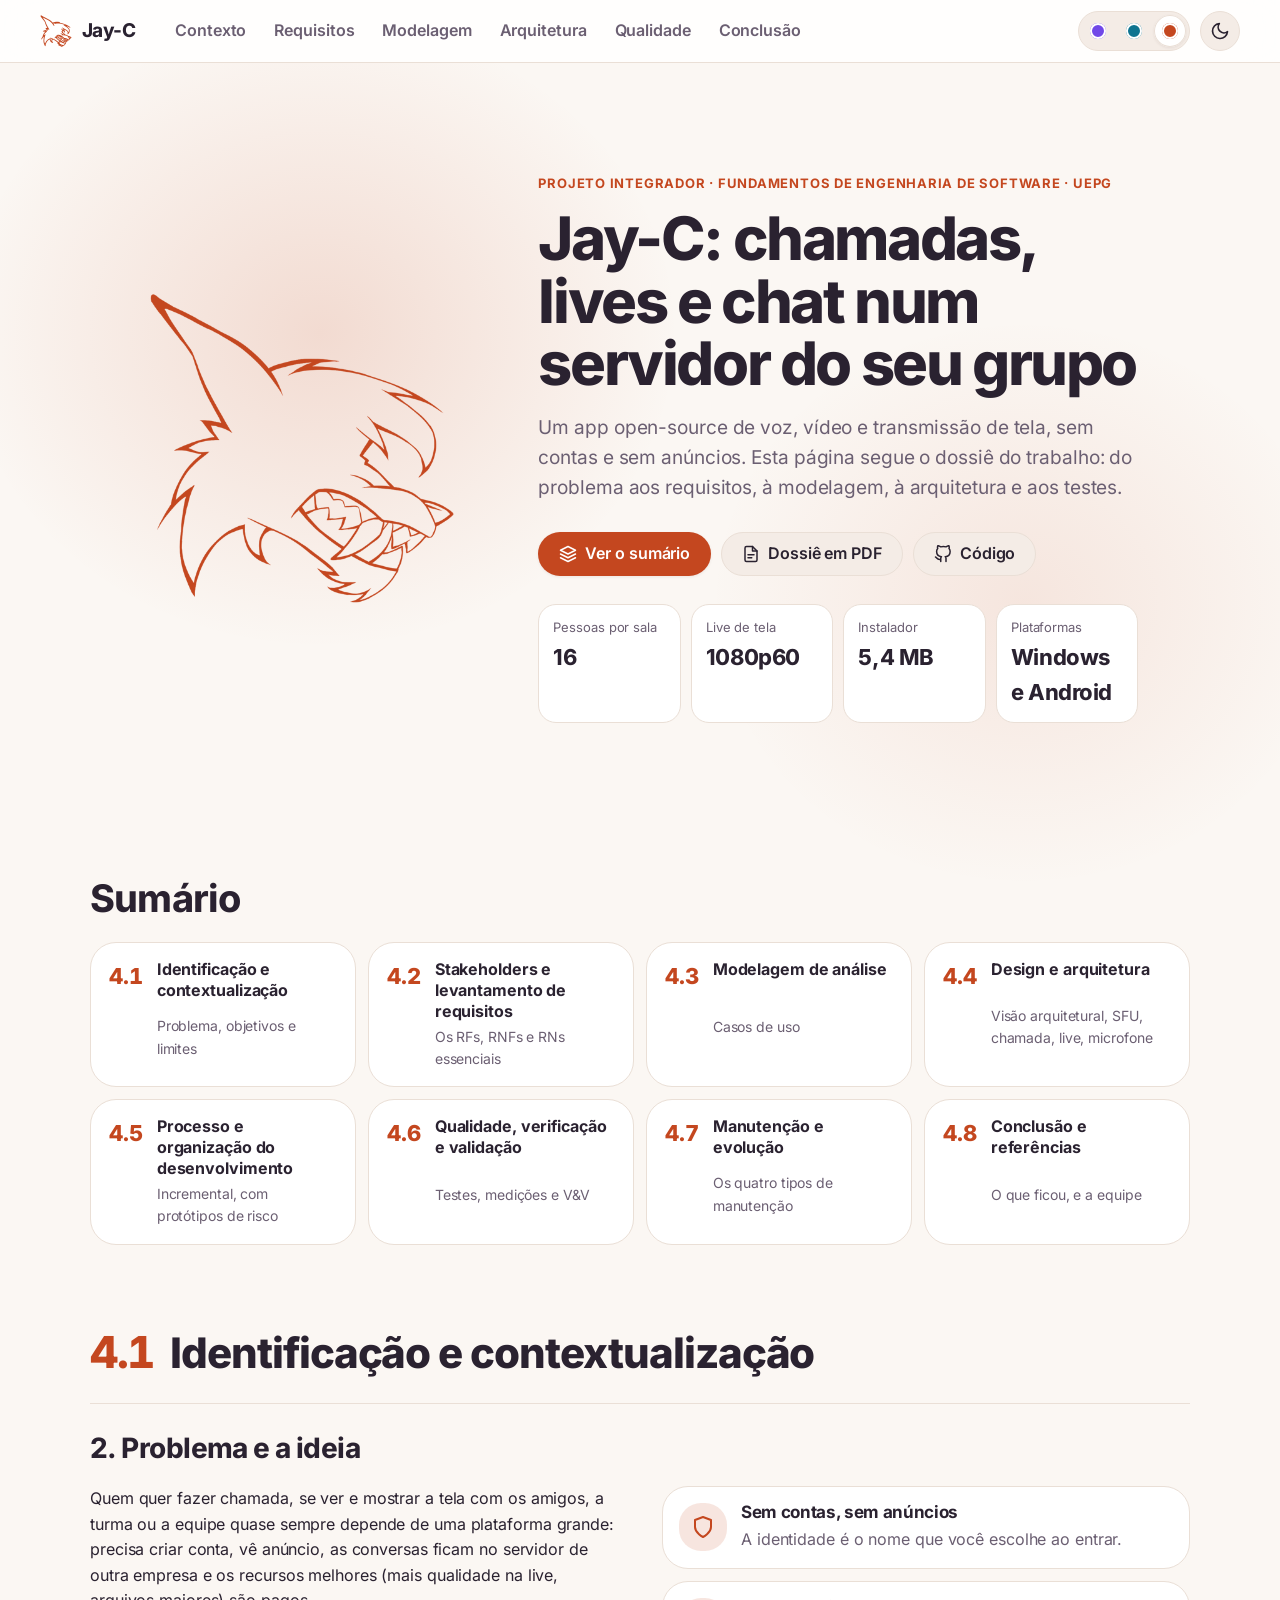
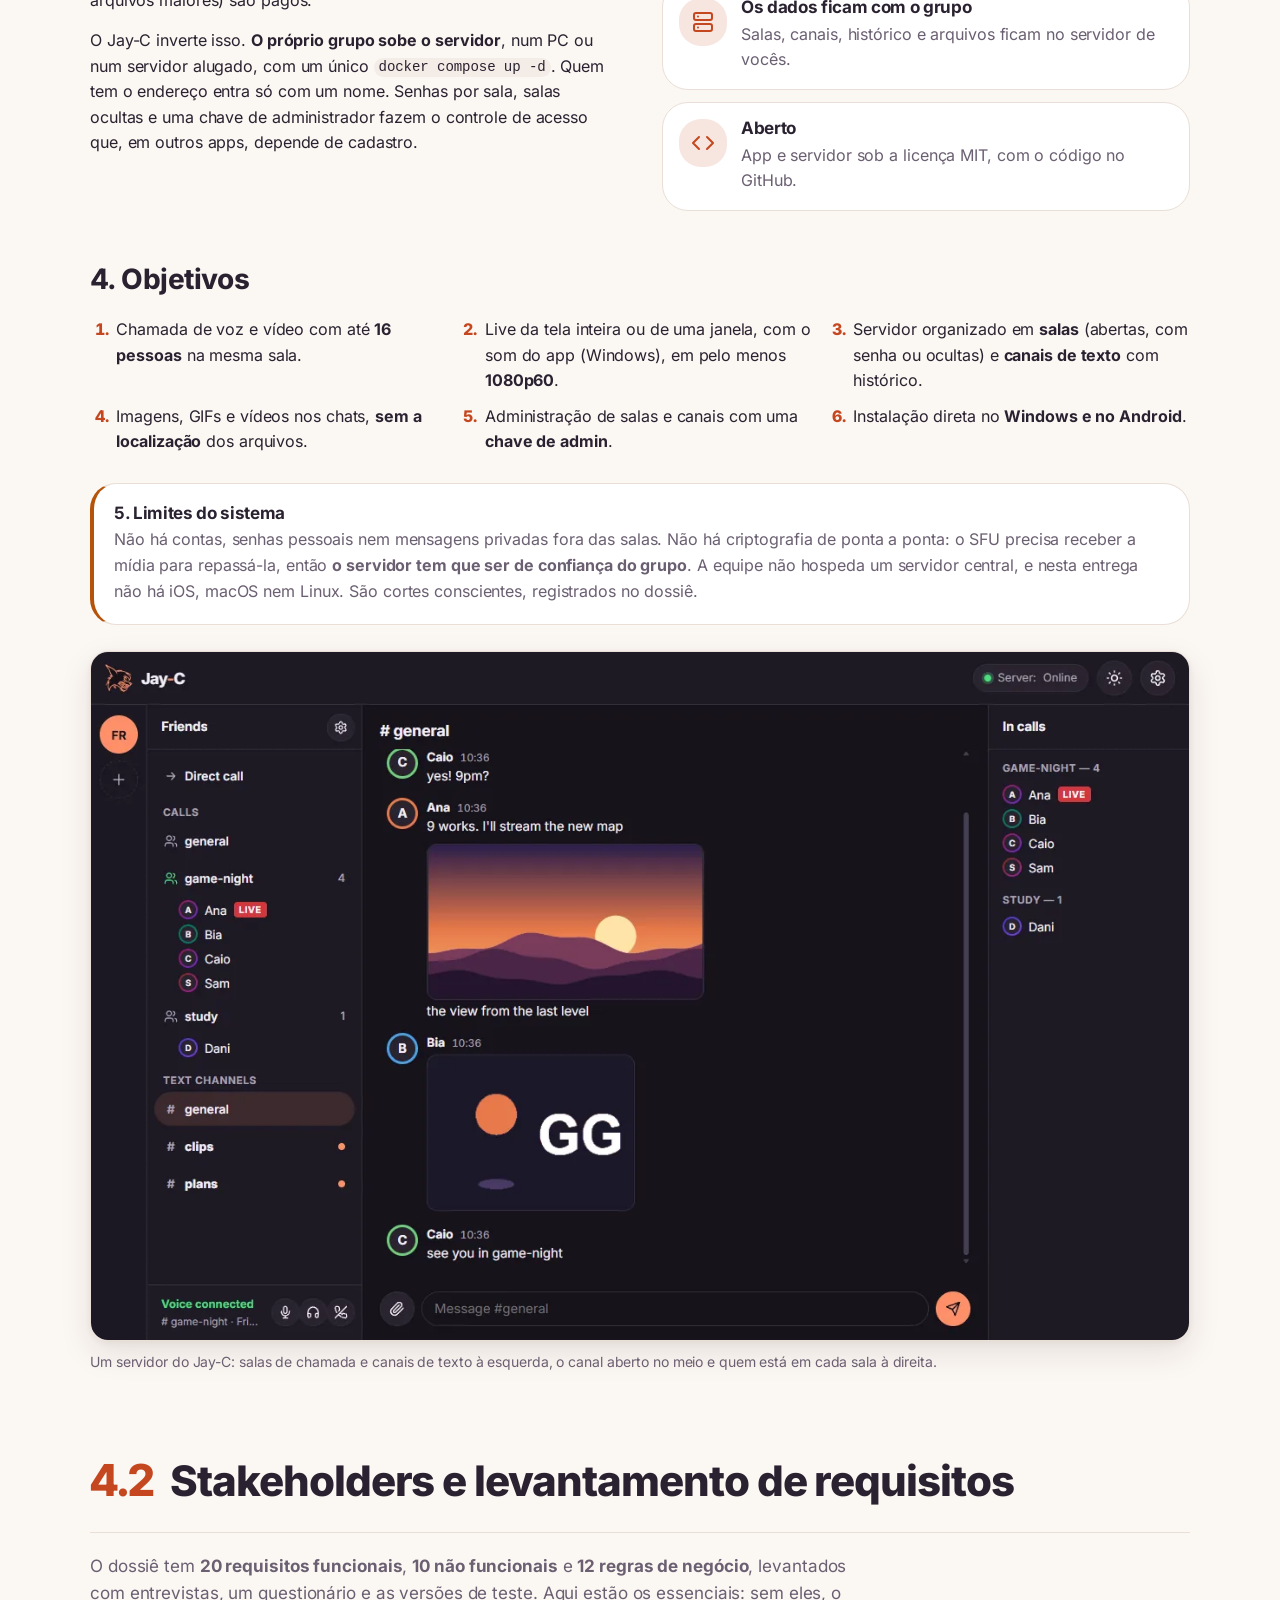
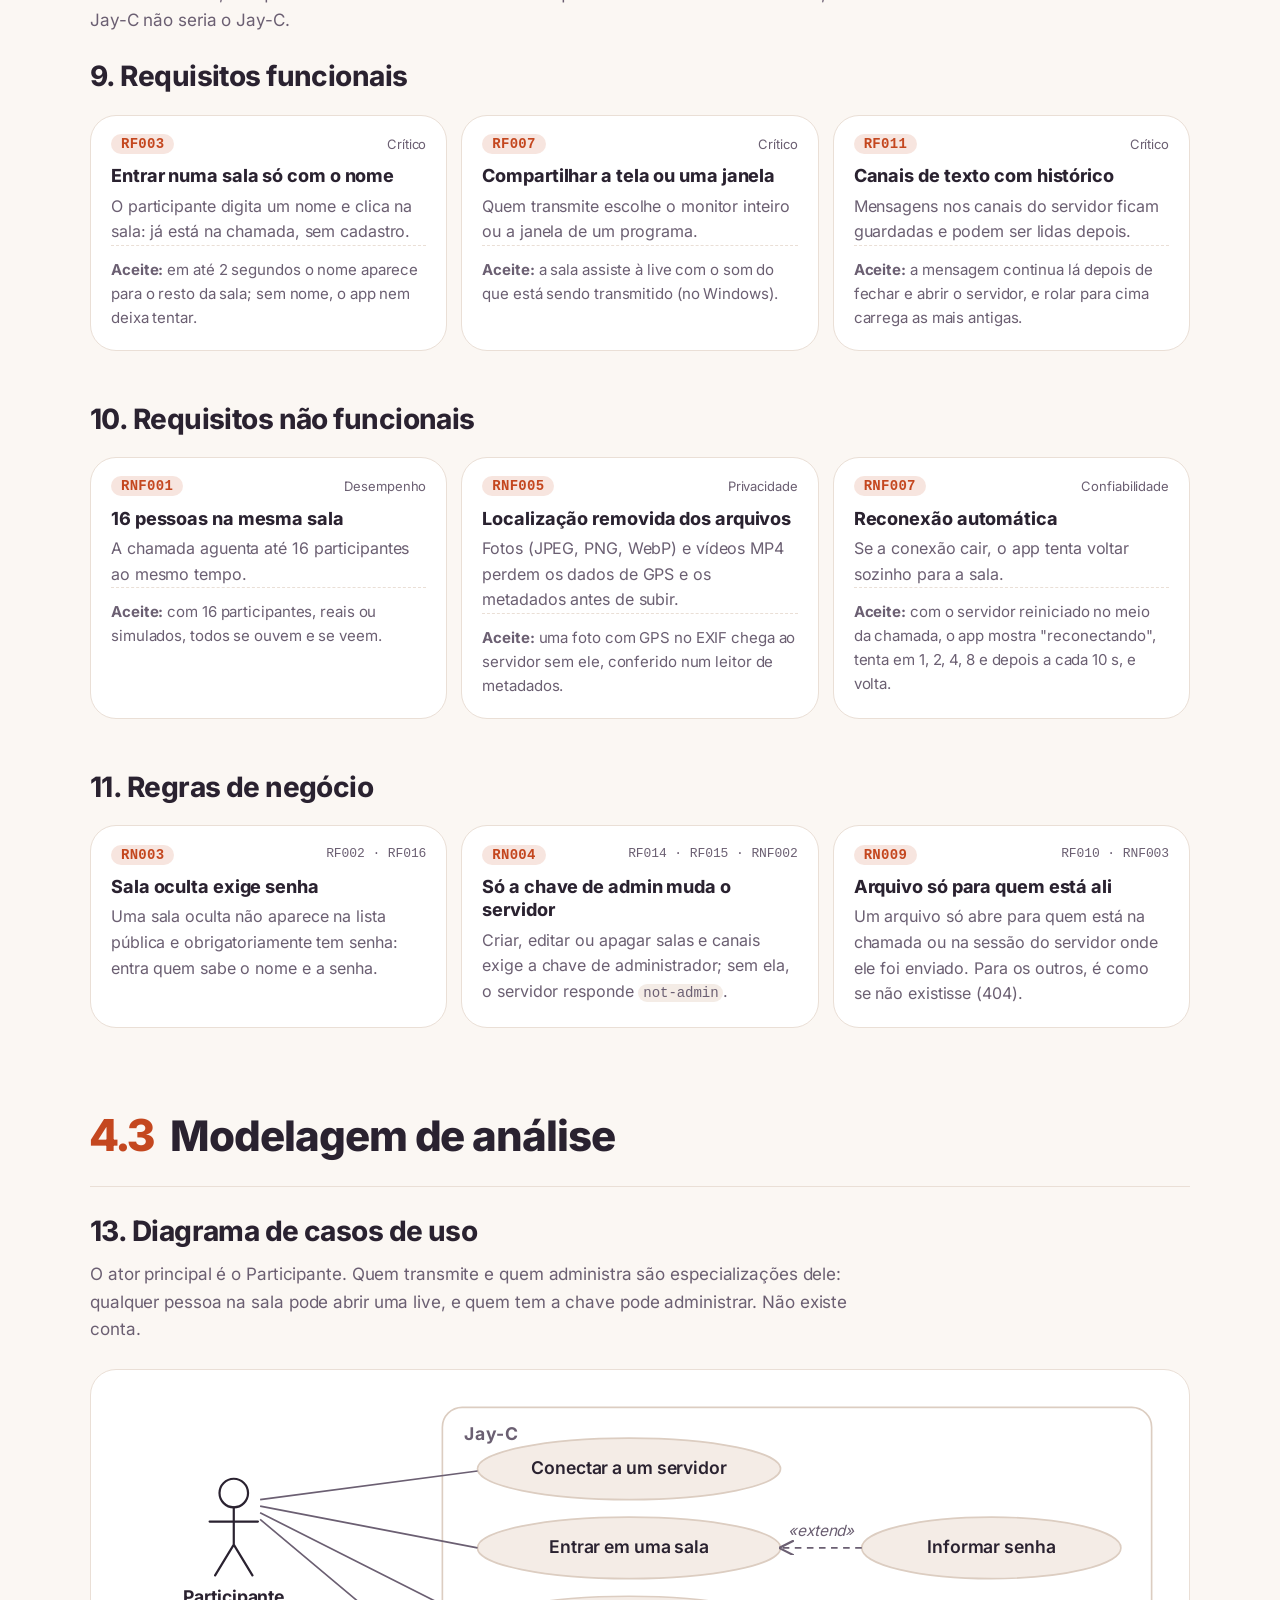
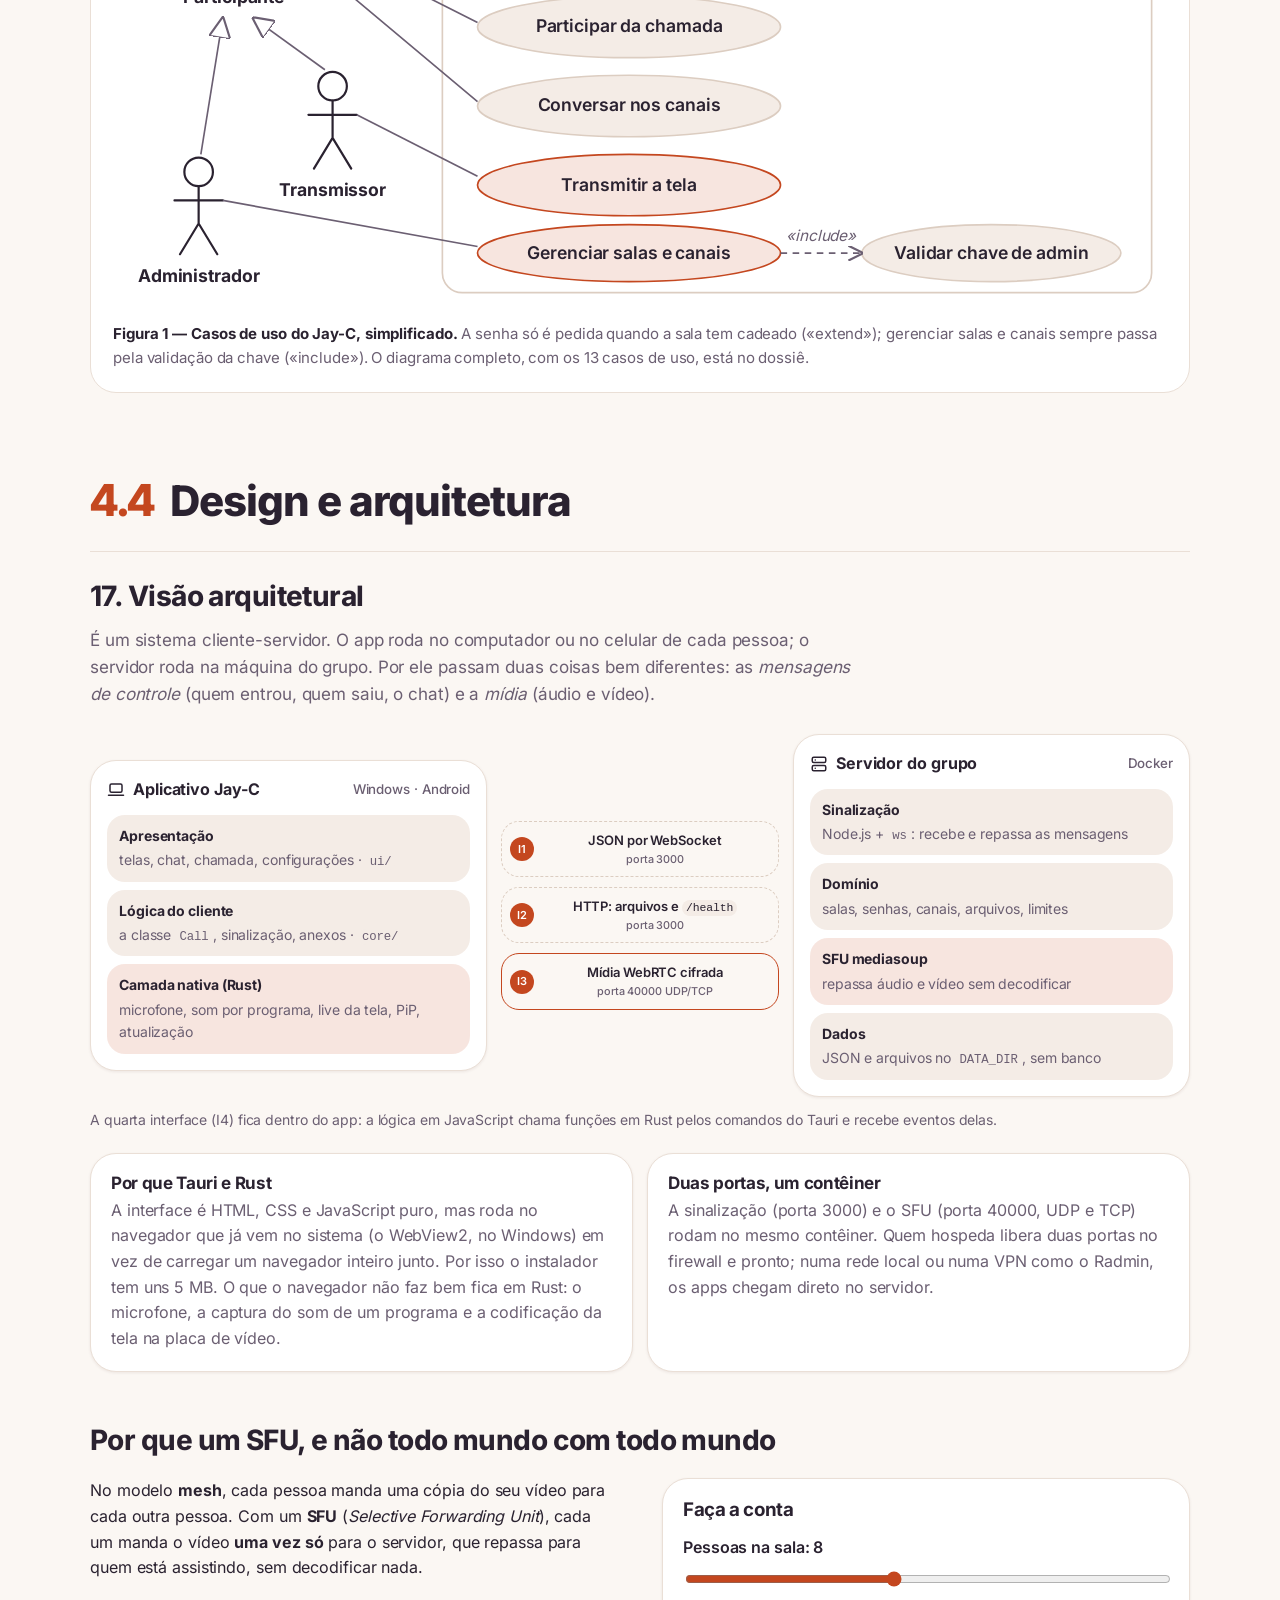
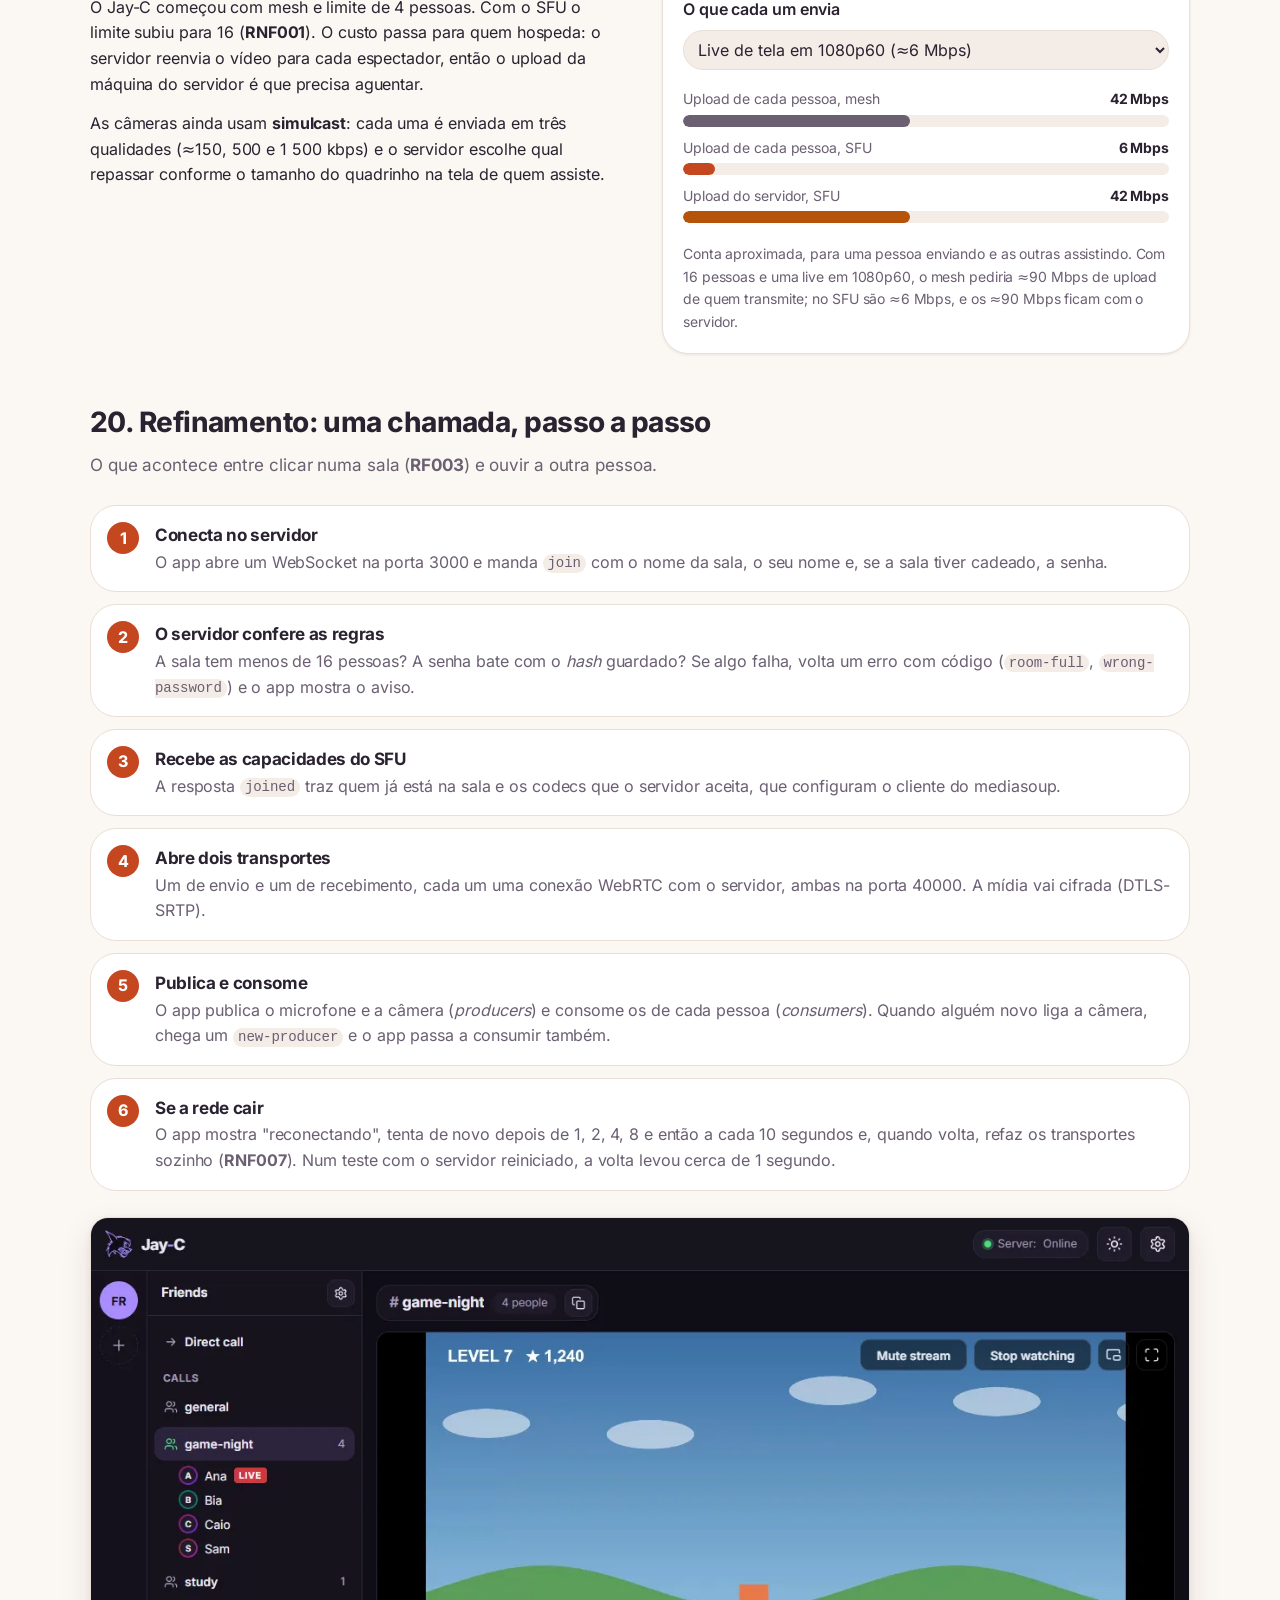
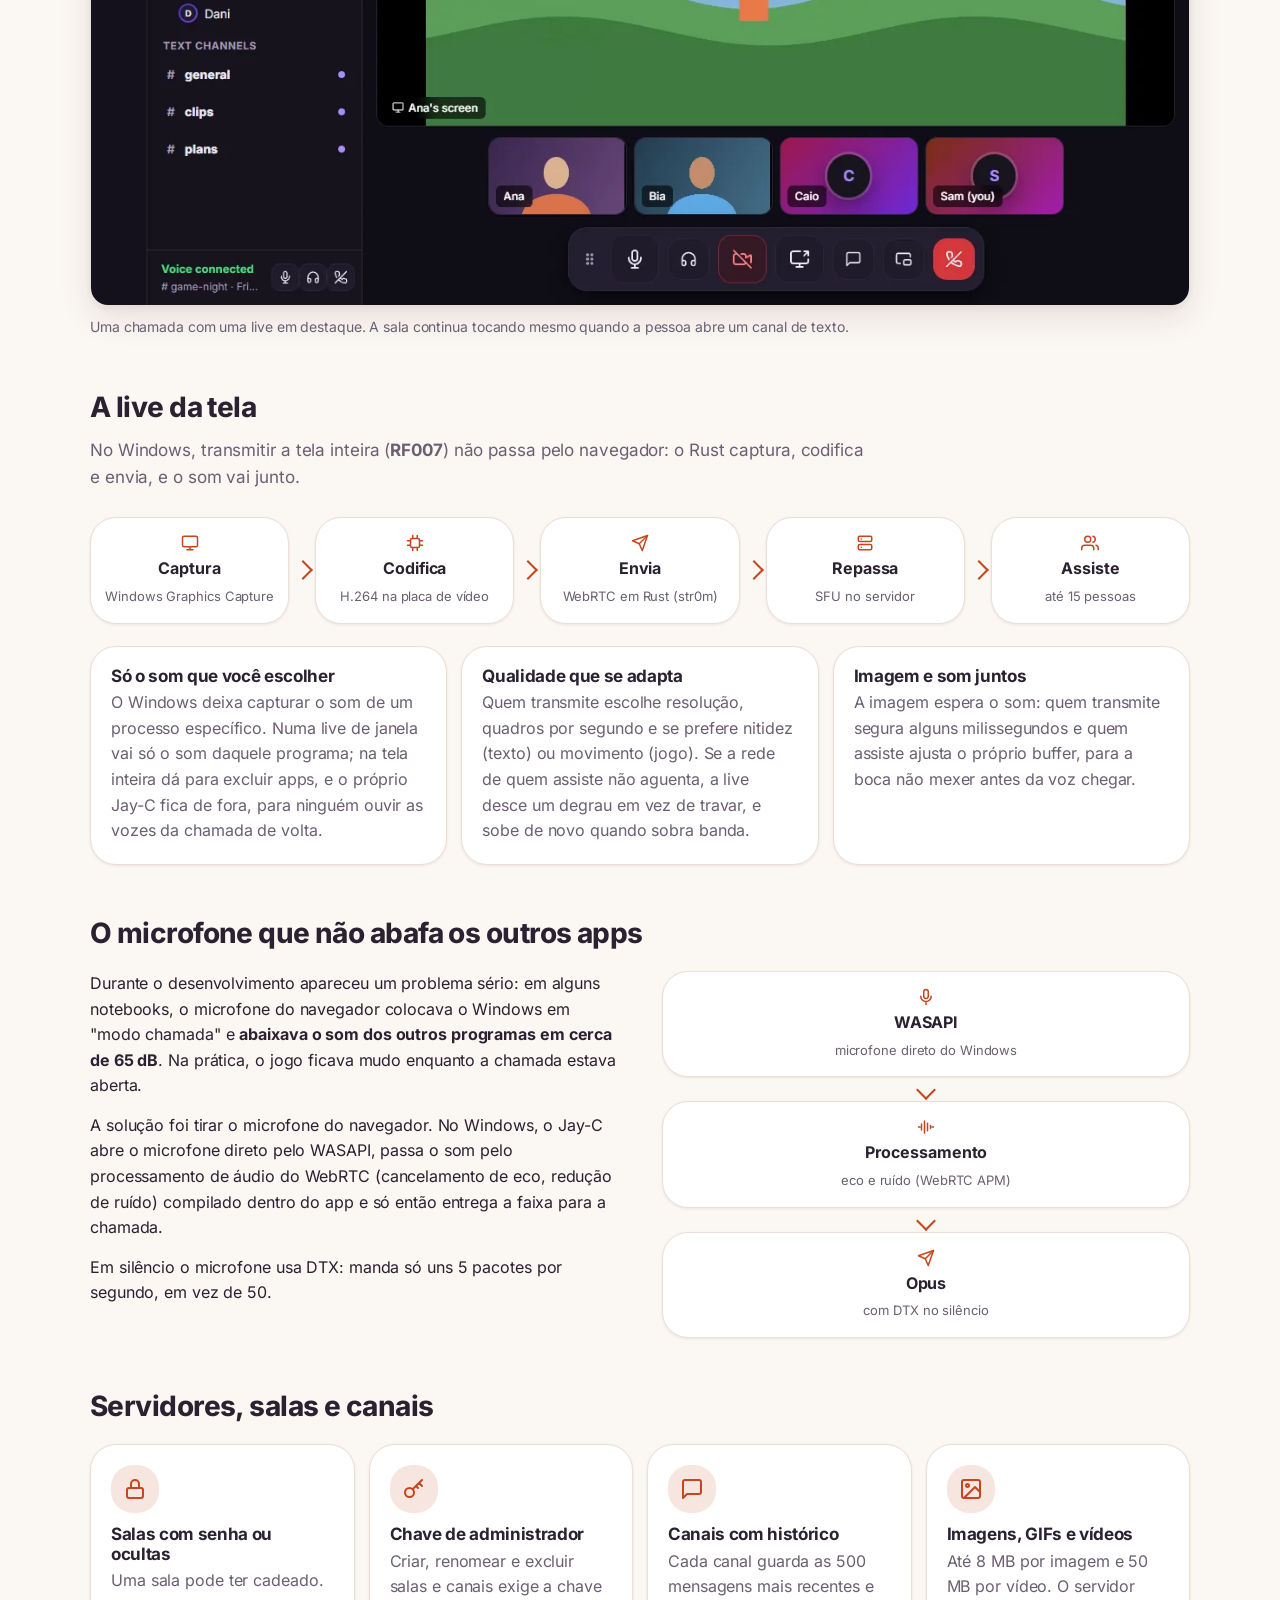
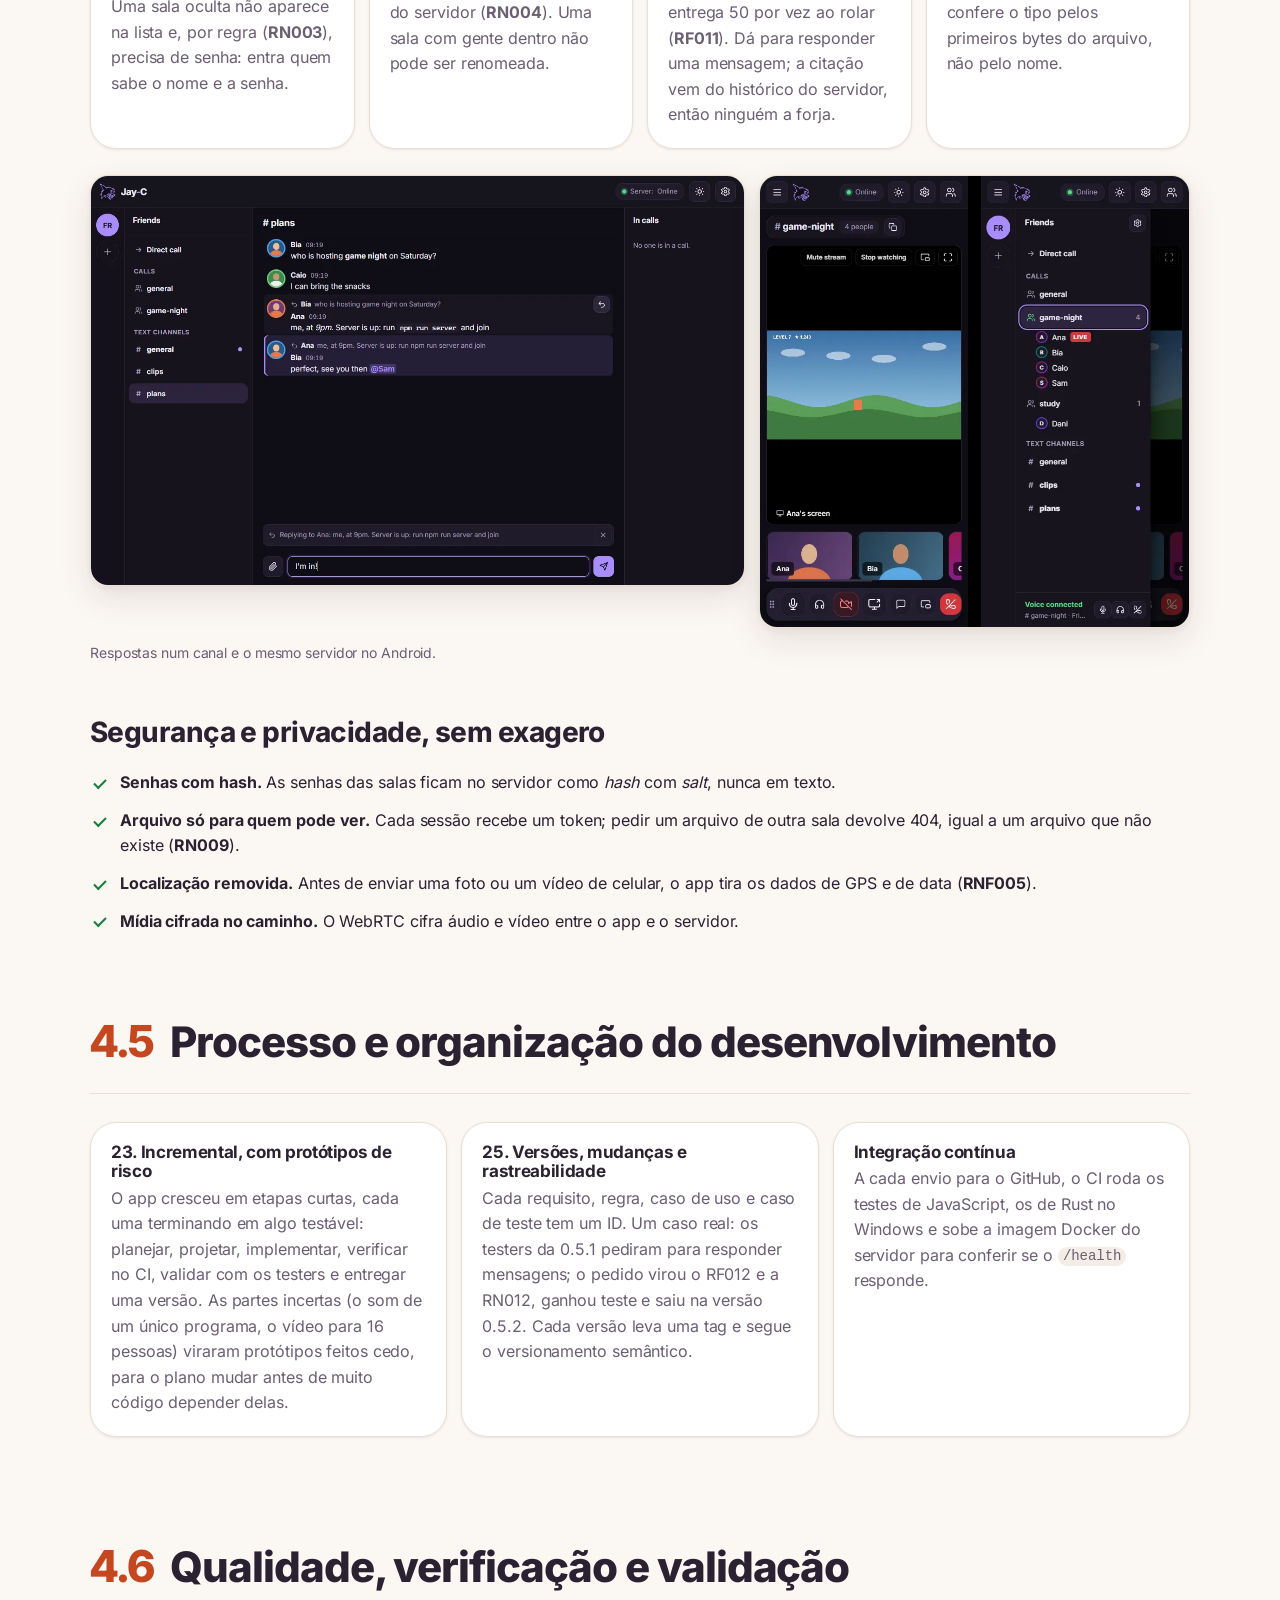
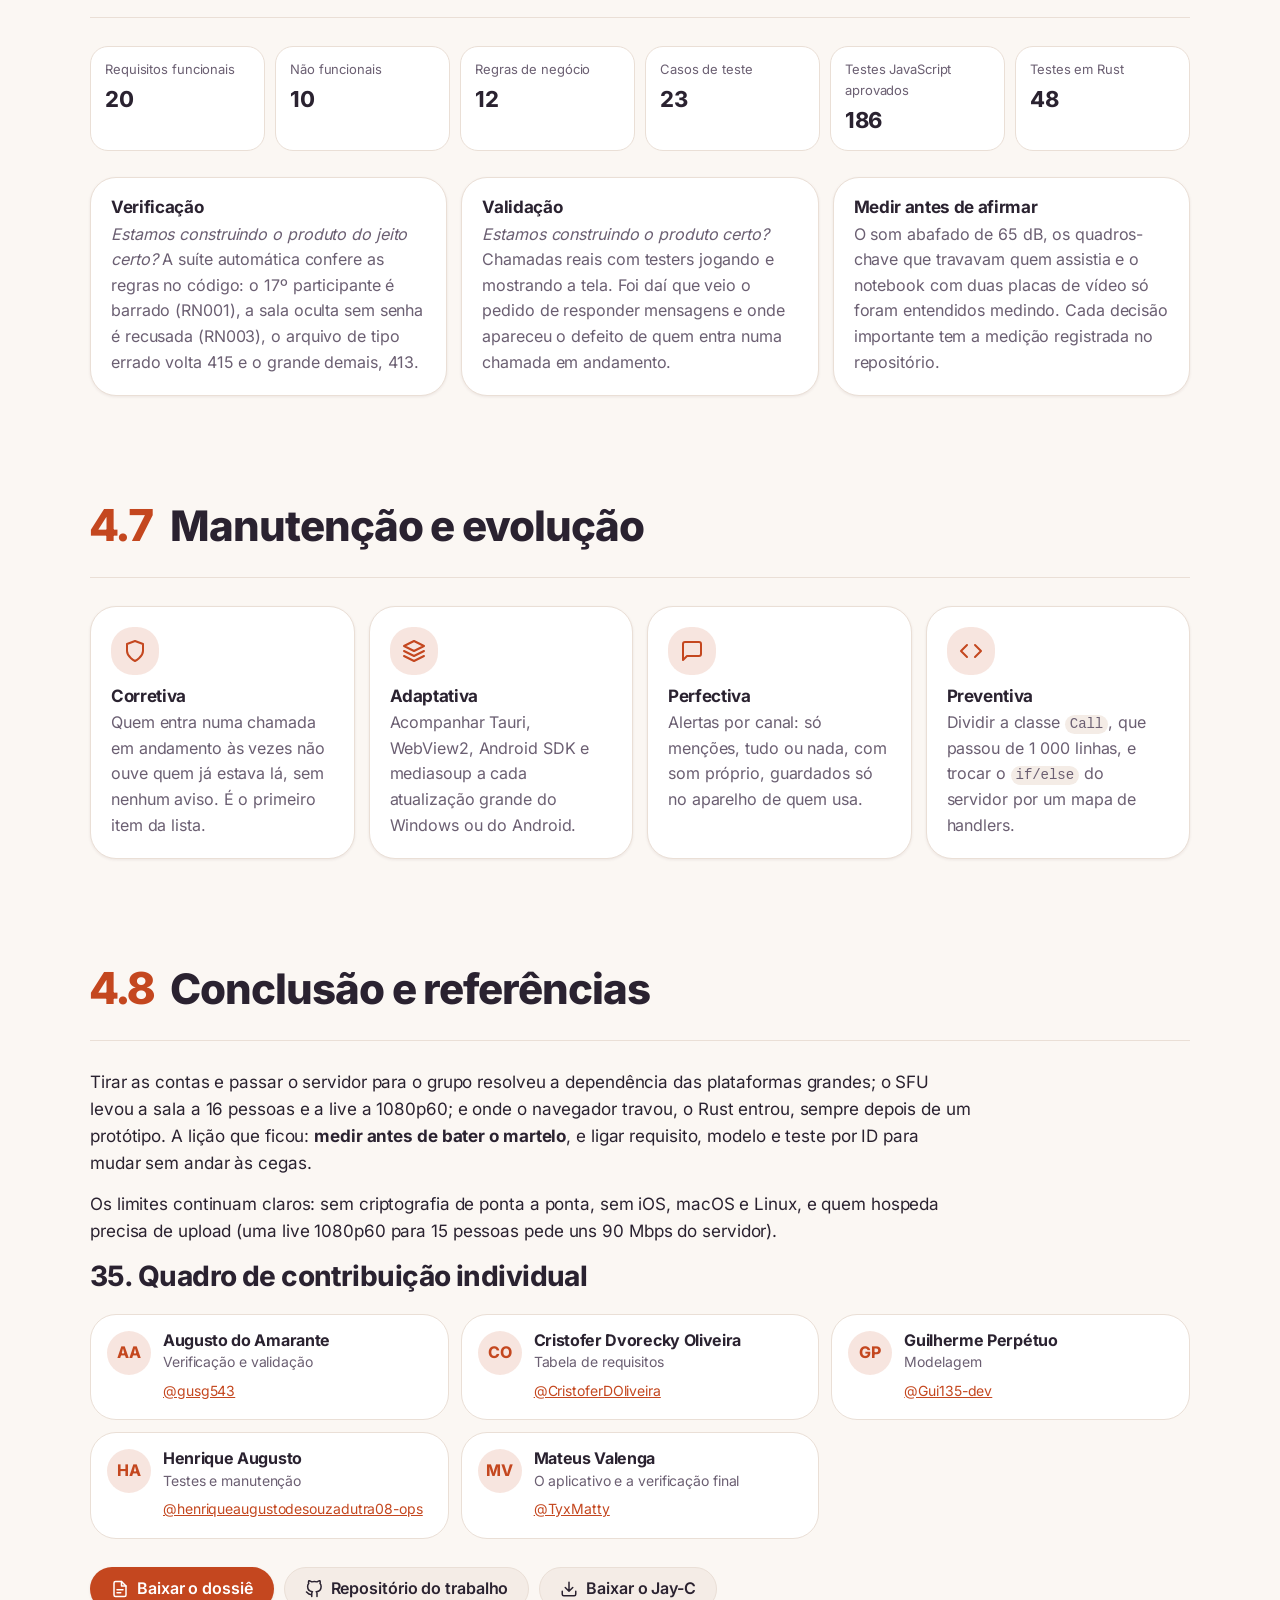
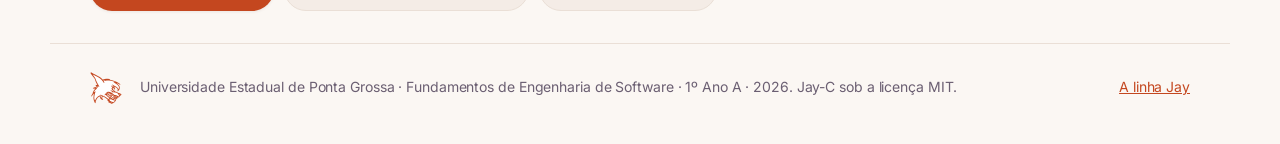
==== commit 874d681a: "Site segue os capítulos do dossiê (4.1 a 4.8), com requisitos e casos de uso Cópia da pasta site/ do" ====
--- a/index.html
+++ b/index.html
@@ -4,14 +4,14 @@
     <meta charset="UTF-8" />
     <meta name="viewport" content="width=device-width, initial-scale=1.0" />
     <title>Jay-C — como funciona por dentro</title>
-    <meta name="description" content="Projeto Integrador de Fundamentos de Engenharia de Software (UEPG): a arquitetura do Jay-C, um app open-source de chamadas, transmissão de tela e chat num servidor do próprio grupo." />
+    <meta name="description" content="Projeto Integrador de Fundamentos de Engenharia de Software (UEPG): o Jay-C, um app open-source de chamadas, transmissão de tela e chat num servidor do próprio grupo, do problema aos requisitos, à modelagem, à arquitetura e aos testes." />
     <link rel="icon" href="assets/brand/favicon.png" sizes="32x32" />
     <link rel="icon" href="assets/brand/icon-256.png" sizes="256x256" />
     <link rel="apple-touch-icon" href="assets/brand/icon-256.png" />
     <meta name="theme-color" content="#ff9068" />
     <meta property="og:type" content="website" />
     <meta property="og:title" content="Jay-C — como funciona por dentro" />
-    <meta property="og:description" content="A arquitetura do Jay-C: app em Tauri e Rust, servidor de sinalização e SFU mediasoup em Docker, chamadas de até 16 pessoas e lives em 1080p60." />
+    <meta property="og:description" content="O Jay-C seguindo o dossiê do Projeto Integrador: contexto, requisitos, modelagem, arquitetura (Tauri, Rust, SFU mediasoup em Docker), processo, qualidade e evolução." />
     <meta property="og:locale" content="pt_BR" />
     <!-- Before first paint: the saved style and theme (the same keys site.js writes). -->
     <script>
@@ -30,19 +30,20 @@
     <script type="module" src="js/site.js"></script>
   </head>
   <body>
-    <a class="skip-link" href="#ideia">Pular para o conteúdo</a>
+    <a class="skip-link" href="#sumario">Pular para o conteúdo</a>
 
     <header class="topbar">
       <a class="brand" href="#top" aria-label="Jay-C, início">
         <span class="brand-mark wolf-mark" aria-hidden="true"></span>
         <span class="brand-name">Jay-C</span>
       </a>
-      <nav class="topnav" aria-label="Seções">
-        <a href="#arquitetura">Arquitetura</a>
-        <a href="#chamada">Uma chamada</a>
-        <a href="#live">Live</a>
-        <a href="#engenharia">Engenharia</a>
-        <a href="#equipe">Equipe</a>
+      <nav class="topnav" aria-label="Capítulos">
+        <a href="#c41">Contexto</a>
+        <a href="#c42">Requisitos</a>
+        <a href="#c43">Modelagem</a>
+        <a href="#c44">Arquitetura</a>
+        <a href="#c46">Qualidade</a>
+        <a href="#c48">Conclusão</a>
       </nav>
       <div class="style-switch" role="radiogroup" aria-label="Estilo">
         <button type="button" role="radio" data-style-value="calm" aria-label="Calmo"><span data-style-preview="calm"></span></button>
@@ -58,9 +59,9 @@
         <div class="hero-text">
           <p class="eyebrow">Projeto Integrador · Fundamentos de Engenharia de Software · UEPG</p>
           <h1>Jay-C: chamadas, lives e chat num servidor do seu grupo</h1>
-          <p class="hero-lead">Um app open-source de voz, vídeo e transmissão de tela, sem contas e sem anúncios. Aqui mostramos como ele funciona por dentro: do clique em "entrar na sala" até o vídeo chegar em 16 pessoas.</p>
+          <p class="hero-lead">Um app open-source de voz, vídeo e transmissão de tela, sem contas e sem anúncios. Esta página segue o dossiê do trabalho: do problema aos requisitos, à modelagem, à arquitetura e aos testes.</p>
           <div class="hero-actions">
-            <a class="btn" href="#arquitetura"><span class="btn-icon" data-icon="layers"></span>Ver a arquitetura</a>
+            <a class="btn" href="#sumario"><span class="btn-icon" data-icon="layers"></span>Ver o sumário</a>
             <a class="btn btn-secondary" href="https://github.com/TyxMatty/Jay-C-apresentacao/releases/latest"><span class="btn-icon" data-icon="document"></span>Dossiê em PDF</a>
             <a class="btn btn-secondary" href="https://github.com/TyxMatty/Jay-C"><span class="btn-icon" data-icon="github"></span>Código</a>
           </div>
@@ -73,9 +74,29 @@
         </div>
       </section>
 
-      <!-- ===================== A ideia ===================== -->
-      <section id="ideia" class="block" aria-labelledby="ideia-title">
-        <h2 id="ideia-title" class="section-title">O problema e a ideia</h2>
+      <!-- ===================== Sumário ===================== -->
+      <section id="sumario" class="block" aria-labelledby="sumario-title">
+        <h2 id="sumario-title" class="section-title">Sumário</h2>
+        <ol class="toc">
+          <li><a href="#c41"><span class="toc-num">4.1</span><b>Identificação e contextualização</b><small>Problema, objetivos e limites</small></a></li>
+          <li><a href="#c42"><span class="toc-num">4.2</span><b>Stakeholders e levantamento de requisitos</b><small>Os RFs, RNFs e RNs essenciais</small></a></li>
+          <li><a href="#c43"><span class="toc-num">4.3</span><b>Modelagem de análise</b><small>Casos de uso</small></a></li>
+          <li><a href="#c44"><span class="toc-num">4.4</span><b>Design e arquitetura</b><small>Visão arquitetural, SFU, chamada, live, microfone</small></a></li>
+          <li><a href="#c45"><span class="toc-num">4.5</span><b>Processo e organização do desenvolvimento</b><small>Incremental, com protótipos de risco</small></a></li>
+          <li><a href="#c46"><span class="toc-num">4.6</span><b>Qualidade, verificação e validação</b><small>Testes, medições e V&amp;V</small></a></li>
+          <li><a href="#c47"><span class="toc-num">4.7</span><b>Manutenção e evolução</b><small>Os quatro tipos de manutenção</small></a></li>
+          <li><a href="#c48"><span class="toc-num">4.8</span><b>Conclusão e referências</b><small>O que ficou, e a equipe</small></a></li>
+        </ol>
+      </section>
+
+      <!-- ===================== 4.1 ===================== -->
+      <section id="c41" class="block" aria-labelledby="c41-title">
+        <header class="chapter">
+          <span class="chapter-num">4.1</span>
+          <h2 id="c41-title" class="chapter-title">Identificação e contextualização</h2>
+        </header>
+
+        <h3 id="ideia" class="section-title">2. Problema e a ideia</h3>
         <div class="two-col">
           <div class="prose">
             <p>Quem quer fazer chamada, se ver e mostrar a tela com os amigos, a turma ou a equipe quase sempre depende de uma plataforma grande: precisa criar conta, vê anúncio, as conversas ficam no servidor de outra empresa e os recursos melhores (mais qualidade na live, arquivos maiores) são pagos.</p>
@@ -87,15 +108,175 @@
             <li><span class="app-icon" data-icon="code"></span><div><h3>Aberto</h3><p>App e servidor sob a licença MIT, com o código no GitHub.</p></div></li>
           </ul>
         </div>
+
+        <h3 class="section-title">4. Objetivos</h3>
+        <ol class="goals">
+          <li>Chamada de voz e vídeo com até <b>16 pessoas</b> na mesma sala.</li>
+          <li>Live da tela inteira ou de uma janela, com o som do app (Windows), em pelo menos <b>1080p60</b>.</li>
+          <li>Servidor organizado em <b>salas</b> (abertas, com senha ou ocultas) e <b>canais de texto</b> com histórico.</li>
+          <li>Imagens, GIFs e vídeos nos chats, <b>sem a localização</b> dos arquivos.</li>
+          <li>Administração de salas e canais com uma <b>chave de admin</b>.</li>
+          <li>Instalação direta no <b>Windows e no Android</b>.</li>
+        </ol>
+
+        <div class="note">
+          <h3>5. Limites do sistema</h3>
+          <p>Não há contas, senhas pessoais nem mensagens privadas fora das salas. Não há criptografia de ponta a ponta: o SFU precisa receber a mídia para repassá-la, então <strong>o servidor tem que ser de confiança do grupo</strong>. A equipe não hospeda um servidor central, e nesta entrega não há iOS, macOS nem Linux. São cortes conscientes, registrados no dossiê.</p>
+        </div>
+
         <figure class="shot">
           <img src="assets/shots/server-soft.webp" width="1266" height="793" loading="lazy" alt="Um canal de texto de um servidor do Jay-C: as salas e os canais à esquerda, as mensagens com uma imagem e um GIF no meio e quem está em chamada à direita" />
           <figcaption>Um servidor do Jay-C: salas de chamada e canais de texto à esquerda, o canal aberto no meio e quem está em cada sala à direita.</figcaption>
         </figure>
       </section>
 
-      <!-- ===================== Arquitetura ===================== -->
-      <section id="arquitetura" class="block" aria-labelledby="arq-title">
-        <h2 id="arq-title" class="section-title">A arquitetura em uma imagem</h2>
+      <!-- ===================== 4.2 ===================== -->
+      <section id="c42" class="block" aria-labelledby="c42-title">
+        <header class="chapter">
+          <span class="chapter-num">4.2</span>
+          <h2 id="c42-title" class="chapter-title">Stakeholders e levantamento de requisitos</h2>
+        </header>
+        <p class="section-lead">O dossiê tem <b>20 requisitos funcionais</b>, <b>10 não funcionais</b> e <b>12 regras de negócio</b>, levantados com entrevistas, um questionário e as versões de teste. Aqui estão os essenciais: sem eles, o Jay-C não seria o Jay-C.</p>
+
+        <h3 class="section-title">9. Requisitos funcionais</h3>
+        <div class="req-grid">
+          <article class="req">
+            <p class="req-head"><span class="req-id">RF003</span><span class="req-tag">Crítico</span></p>
+            <h4>Entrar numa sala só com o nome</h4>
+            <p>O participante digita um nome e clica na sala: já está na chamada, sem cadastro.</p>
+            <p class="req-accept"><b>Aceite:</b> em até 2 segundos o nome aparece para o resto da sala; sem nome, o app nem deixa tentar.</p>
+          </article>
+          <article class="req">
+            <p class="req-head"><span class="req-id">RF007</span><span class="req-tag">Crítico</span></p>
+            <h4>Compartilhar a tela ou uma janela</h4>
+            <p>Quem transmite escolhe o monitor inteiro ou a janela de um programa.</p>
+            <p class="req-accept"><b>Aceite:</b> a sala assiste à live com o som do que está sendo transmitido (no Windows).</p>
+          </article>
+          <article class="req">
+            <p class="req-head"><span class="req-id">RF011</span><span class="req-tag">Crítico</span></p>
+            <h4>Canais de texto com histórico</h4>
+            <p>Mensagens nos canais do servidor ficam guardadas e podem ser lidas depois.</p>
+            <p class="req-accept"><b>Aceite:</b> a mensagem continua lá depois de fechar e abrir o servidor, e rolar para cima carrega as mais antigas.</p>
+          </article>
+        </div>
+
+        <h3 class="section-title">10. Requisitos não funcionais</h3>
+        <div class="req-grid">
+          <article class="req">
+            <p class="req-head"><span class="req-id">RNF001</span><span class="req-tag">Desempenho</span></p>
+            <h4>16 pessoas na mesma sala</h4>
+            <p>A chamada aguenta até 16 participantes ao mesmo tempo.</p>
+            <p class="req-accept"><b>Aceite:</b> com 16 participantes, reais ou simulados, todos se ouvem e se veem.</p>
+          </article>
+          <article class="req">
+            <p class="req-head"><span class="req-id">RNF005</span><span class="req-tag">Privacidade</span></p>
+            <h4>Localização removida dos arquivos</h4>
+            <p>Fotos (JPEG, PNG, WebP) e vídeos MP4 perdem os dados de GPS e os metadados antes de subir.</p>
+            <p class="req-accept"><b>Aceite:</b> uma foto com GPS no EXIF chega ao servidor sem ele, conferido num leitor de metadados.</p>
+          </article>
+          <article class="req">
+            <p class="req-head"><span class="req-id">RNF007</span><span class="req-tag">Confiabilidade</span></p>
+            <h4>Reconexão automática</h4>
+            <p>Se a conexão cair, o app tenta voltar sozinho para a sala.</p>
+            <p class="req-accept"><b>Aceite:</b> com o servidor reiniciado no meio da chamada, o app mostra "reconectando", tenta em 1, 2, 4, 8 e depois a cada 10 s, e volta.</p>
+          </article>
+        </div>
+
+        <h3 class="section-title">11. Regras de negócio</h3>
+        <div class="req-grid">
+          <article class="req req-rule">
+            <p class="req-head"><span class="req-id">RN003</span><span class="req-links">RF002 · RF016</span></p>
+            <h4>Sala oculta exige senha</h4>
+            <p>Uma sala oculta não aparece na lista pública e obrigatoriamente tem senha: entra quem sabe o nome e a senha.</p>
+          </article>
+          <article class="req req-rule">
+            <p class="req-head"><span class="req-id">RN004</span><span class="req-links">RF014 · RF015 · RNF002</span></p>
+            <h4>Só a chave de admin muda o servidor</h4>
+            <p>Criar, editar ou apagar salas e canais exige a chave de administrador; sem ela, o servidor responde <code>not-admin</code>.</p>
+          </article>
+          <article class="req req-rule">
+            <p class="req-head"><span class="req-id">RN009</span><span class="req-links">RF010 · RNF003</span></p>
+            <h4>Arquivo só para quem está ali</h4>
+            <p>Um arquivo só abre para quem está na chamada ou na sessão do servidor onde ele foi enviado. Para os outros, é como se não existisse (404).</p>
+          </article>
+        </div>
+      </section>
+
+      <!-- ===================== 4.3 ===================== -->
+      <section id="c43" class="block" aria-labelledby="c43-title">
+        <header class="chapter">
+          <span class="chapter-num">4.3</span>
+          <h2 id="c43-title" class="chapter-title">Modelagem de análise</h2>
+        </header>
+
+        <h3 class="section-title">13. Diagrama de casos de uso</h3>
+        <p class="section-lead">O ator principal é o Participante. Quem transmite e quem administra são especializações dele: qualquer pessoa na sala pode abrir uma live, e quem tem a chave pode administrar. Não existe conta.</p>
+        <figure class="uml">
+          <svg viewBox="0 0 960 470" role="img" aria-labelledby="uml-title uml-desc">
+            <title id="uml-title">Casos de uso do Jay-C (simplificado)</title>
+            <desc id="uml-desc">Participante liga-se a conectar a um servidor, entrar em uma sala, participar da chamada e conversar nos canais. Entrar em uma sala é estendido por informar senha. Transmissor e Administrador são especializações do Participante. Transmissor liga-se a transmitir a tela. Administrador liga-se a gerenciar salas e canais, que inclui validar a chave de administrador.</desc>
+            <defs>
+              <marker id="uml-open" viewBox="0 0 10 10" refX="9" refY="5" markerWidth="9" markerHeight="9" orient="auto-start-reverse">
+                <path d="M0 0 10 5 0 10" class="uml-arrow" />
+              </marker>
+              <marker id="uml-tri" viewBox="0 0 12 12" refX="11" refY="6" markerWidth="13" markerHeight="13" orient="auto-start-reverse">
+                <path d="M0 0 12 6 0 12z" class="uml-tri" />
+              </marker>
+            </defs>
+
+            <rect x="300" y="14" width="646" height="442" rx="18" class="uml-system" />
+            <text x="320" y="44" class="uml-system-label">Jay-C</text>
+
+            <!-- Actors -->
+            <g class="uml-actor" transform="translate(110 92)">
+              <circle cx="0" cy="0" r="13" /><path d="M0 13v34M-22 26h44M0 47l-17 28M0 47l17 28" />
+              <text y="100">Participante</text>
+            </g>
+            <g class="uml-actor" transform="translate(200 268)">
+              <circle cx="0" cy="0" r="13" /><path d="M0 13v34M-22 26h44M0 47l-17 28M0 47l17 28" />
+              <text y="100">Transmissor</text>
+            </g>
+            <g class="uml-actor" transform="translate(78 346)">
+              <circle cx="0" cy="0" r="13" /><path d="M0 13v34M-22 26h44M0 47l-17 28M0 47l17 28" />
+              <text y="100">Administrador</text>
+            </g>
+            <!-- Specialization ("é um") -->
+            <path d="M193 253 128 206" class="uml-gen" marker-end="url(#uml-tri)" />
+            <path d="M80 330 100 206" class="uml-gen" marker-end="url(#uml-tri)" />
+
+            <!-- Use cases -->
+            <g class="uml-uc"><ellipse cx="470" cy="70" rx="138" ry="28" /><text x="470" y="75">Conectar a um servidor</text></g>
+            <g class="uml-uc"><ellipse cx="470" cy="142" rx="138" ry="28" /><text x="470" y="147">Entrar em uma sala</text></g>
+            <g class="uml-uc"><ellipse cx="800" cy="142" rx="118" ry="28" /><text x="800" y="147">Informar senha</text></g>
+            <g class="uml-uc"><ellipse cx="470" cy="214" rx="138" ry="28" /><text x="470" y="219">Participar da chamada</text></g>
+            <g class="uml-uc"><ellipse cx="470" cy="286" rx="138" ry="28" /><text x="470" y="291">Conversar nos canais</text></g>
+            <g class="uml-uc uml-uc-accent"><ellipse cx="470" cy="358" rx="138" ry="28" /><text x="470" y="363">Transmitir a tela</text></g>
+            <g class="uml-uc uml-uc-accent"><ellipse cx="470" cy="420" rx="138" ry="26" /><text x="470" y="425">Gerenciar salas e canais</text></g>
+            <g class="uml-uc"><ellipse cx="800" cy="420" rx="118" ry="26" /><text x="800" y="425">Validar chave de admin</text></g>
+
+            <!-- Associations -->
+            <path d="M134 98 332 72M134 104 332 142M134 110 332 210M134 116 332 282" class="uml-assoc" />
+            <path d="M222 294 332 350" class="uml-assoc" />
+            <path d="M100 372 332 414" class="uml-assoc" />
+
+            <!-- extend / include -->
+            <path d="M682 142 608 142" class="uml-dep" marker-end="url(#uml-open)" />
+            <text x="645" y="131" class="uml-stereo">«extend»</text>
+            <path d="M608 420 682 420" class="uml-dep" marker-end="url(#uml-open)" />
+            <text x="645" y="409" class="uml-stereo">«include»</text>
+          </svg>
+          <figcaption><b>Figura 1 — Casos de uso do Jay-C, simplificado.</b> A senha só é pedida quando a sala tem cadeado («extend»); gerenciar salas e canais sempre passa pela validação da chave («include»). O diagrama completo, com os 13 casos de uso, está no dossiê.</figcaption>
+        </figure>
+      </section>
+
+      <!-- ===================== 4.4 ===================== -->
+      <section id="c44" class="block" aria-labelledby="c44-title">
+        <header class="chapter">
+          <span class="chapter-num">4.4</span>
+          <h2 id="c44-title" class="chapter-title">Design e arquitetura</h2>
+        </header>
+
+        <h3 id="arquitetura" class="section-title">17. Visão arquitetural</h3>
         <p class="section-lead">É um sistema cliente-servidor. O app roda no computador ou no celular de cada pessoa; o servidor roda na máquina do grupo. Por ele passam duas coisas bem diferentes: as <em>mensagens de controle</em> (quem entrou, quem saiu, o chat) e a <em>mídia</em> (áudio e vídeo).</p>
 
         <div class="arch" role="img" aria-label="Diagrama: o aplicativo, com as camadas de apresentação, lógica e nativa, conversa com o servidor por quatro interfaces; o servidor tem sinalização, domínio, SFU e dados">
@@ -130,15 +311,12 @@
             <p>A sinalização (porta 3000) e o SFU (porta 40000, UDP e TCP) rodam no mesmo contêiner. Quem hospeda libera duas portas no firewall e pronto; numa rede local ou numa VPN como o Radmin, os apps chegam direto no servidor.</p>
           </article>
         </div>
-      </section>
-
-      <!-- ===================== SFU ===================== -->
-      <section id="sfu" class="block" aria-labelledby="sfu-title">
-        <h2 id="sfu-title" class="section-title">Por que um SFU, e não todo mundo com todo mundo</h2>
+
+        <h3 id="sfu" class="section-title">Por que um SFU, e não todo mundo com todo mundo</h3>
         <div class="two-col">
           <div class="prose">
             <p>No modelo <strong>mesh</strong>, cada pessoa manda uma cópia do seu vídeo para cada outra pessoa. Com um <strong>SFU</strong> (<em>Selective Forwarding Unit</em>), cada um manda o vídeo <strong>uma vez só</strong> para o servidor, que repassa para quem está assistindo, sem decodificar nada.</p>
-            <p>O Jay-C começou com mesh e limite de 4 pessoas. Com o SFU o limite subiu para 16. O custo passa para quem hospeda: o servidor reenvia o vídeo para cada espectador, então o upload da máquina do servidor é que precisa aguentar.</p>
+            <p>O Jay-C começou com mesh e limite de 4 pessoas. Com o SFU o limite subiu para 16 (<b>RNF001</b>). O custo passa para quem hospeda: o servidor reenvia o vídeo para cada espectador, então o upload da máquina do servidor é que precisa aguentar.</p>
             <p>As câmeras ainda usam <strong>simulcast</strong>: cada uma é enviada em três qualidades (≈150, 500 e 1 500 kbps) e o servidor escolhe qual repassar conforme o tamanho do quadrinho na tela de quem assiste.</p>
           </div>
           <form class="calc" id="calc" aria-labelledby="calc-title" onsubmit="return false">
@@ -158,30 +336,24 @@
             <p class="hint">Conta aproximada, para uma pessoa enviando e as outras assistindo. Com 16 pessoas e uma live em 1080p60, o mesh pediria ≈90 Mbps de upload de quem transmite; no SFU são ≈6 Mbps, e os ≈90 Mbps ficam com o servidor.</p>
           </form>
         </div>
-      </section>
-
-      <!-- ===================== Uma chamada ===================== -->
-      <section id="chamada" class="block" aria-labelledby="chamada-title">
-        <h2 id="chamada-title" class="section-title">Uma chamada, passo a passo</h2>
-        <p class="section-lead">O que acontece entre clicar numa sala e ouvir a outra pessoa.</p>
+
+        <h3 id="chamada" class="section-title">20. Refinamento: uma chamada, passo a passo</h3>
+        <p class="section-lead">O que acontece entre clicar numa sala (<b>RF003</b>) e ouvir a outra pessoa.</p>
         <ol class="timeline">
           <li><h3>Conecta no servidor</h3><p>O app abre um WebSocket na porta 3000 e manda <code>join</code> com o nome da sala, o seu nome e, se a sala tiver cadeado, a senha.</p></li>
           <li><h3>O servidor confere as regras</h3><p>A sala tem menos de 16 pessoas? A senha bate com o <em>hash</em> guardado? Se algo falha, volta um erro com código (<code>room-full</code>, <code>wrong-password</code>) e o app mostra o aviso.</p></li>
           <li><h3>Recebe as capacidades do SFU</h3><p>A resposta <code>joined</code> traz quem já está na sala e os codecs que o servidor aceita, que configuram o cliente do mediasoup.</p></li>
           <li><h3>Abre dois transportes</h3><p>Um de envio e um de recebimento, cada um uma conexão WebRTC com o servidor, ambas na porta 40000. A mídia vai cifrada (DTLS-SRTP).</p></li>
           <li><h3>Publica e consome</h3><p>O app publica o microfone e a câmera (<em>producers</em>) e consome os de cada pessoa (<em>consumers</em>). Quando alguém novo liga a câmera, chega um <code>new-producer</code> e o app passa a consumir também.</p></li>
-          <li><h3>Se a rede cair</h3><p>O app mostra "reconectando", tenta de novo depois de 1, 2, 4, 8 e então a cada 10 segundos e, quando volta, refaz os transportes sozinho. Num teste com o servidor reiniciado, a volta levou cerca de 1 segundo.</p></li>
+          <li><h3>Se a rede cair</h3><p>O app mostra "reconectando", tenta de novo depois de 1, 2, 4, 8 e então a cada 10 segundos e, quando volta, refaz os transportes sozinho (<b>RNF007</b>). Num teste com o servidor reiniciado, a volta levou cerca de 1 segundo.</p></li>
         </ol>
         <figure class="shot">
           <img src="assets/shots/call.webp" width="1266" height="793" loading="lazy" alt="Uma chamada no Jay-C: a live de uma pessoa em destaque, os cards de quem está na sala e a barra de controles" />
           <figcaption>Uma chamada com uma live em destaque. A sala continua tocando mesmo quando a pessoa abre um canal de texto.</figcaption>
         </figure>
-      </section>
-
-      <!-- ===================== Live ===================== -->
-      <section id="live" class="block" aria-labelledby="live-title">
-        <h2 id="live-title" class="section-title">A live da tela</h2>
-        <p class="section-lead">No Windows, transmitir a tela inteira não passa pelo navegador: o Rust captura, codifica e envia, e o som vai junto.</p>
+
+        <h3 id="live" class="section-title">A live da tela</h3>
+        <p class="section-lead">No Windows, transmitir a tela inteira (<b>RF007</b>) não passa pelo navegador: o Rust captura, codifica e envia, e o som vai junto.</p>
         <div class="pipeline" role="img" aria-label="Fluxo da live: captura da tela pelo Windows Graphics Capture, codificação H.264 na placa de vídeo, envio por WebRTC, SFU no servidor e quem assiste; o som do programa é capturado à parte e vai como Opus estéreo">
           <div class="step"><span class="btn-icon" data-icon="monitor"></span><b>Captura</b><small>Windows Graphics Capture</small></div>
           <div class="step"><span class="btn-icon" data-icon="chip"></span><b>Codifica</b><small>H.264 na placa de vídeo</small></div>
@@ -203,11 +375,8 @@
             <p>A imagem espera o som: quem transmite segura alguns milissegundos e quem assiste ajusta o próprio buffer, para a boca não mexer antes da voz chegar.</p>
           </article>
         </div>
-      </section>
-
-      <!-- ===================== Microfone ===================== -->
-      <section id="microfone" class="block" aria-labelledby="mic-title">
-        <h2 id="mic-title" class="section-title">O microfone que não abafa os outros apps</h2>
+
+        <h3 id="microfone" class="section-title">O microfone que não abafa os outros apps</h3>
         <div class="two-col">
           <div class="prose">
             <p>Durante o desenvolvimento apareceu um problema sério: em alguns notebooks, o microfone do navegador colocava o Windows em "modo chamada" e <strong>abaixava o som dos outros programas em cerca de 65 dB</strong>. Na prática, o jogo ficava mudo enquanto a chamada estava aberta.</p>
@@ -220,15 +389,12 @@
             <div class="step"><span class="btn-icon" data-icon="send"></span><b>Opus</b><small>com DTX no silêncio</small></div>
           </div>
         </div>
-      </section>
-
-      <!-- ===================== Servidores ===================== -->
-      <section id="servidores" class="block" aria-labelledby="serv-title">
-        <h2 id="serv-title" class="section-title">Servidores, salas e canais</h2>
+
+        <h3 id="servidores" class="section-title">Servidores, salas e canais</h3>
         <div class="feature-grid">
-          <article><span class="app-icon" data-icon="lock"></span><h3>Salas com senha ou ocultas</h3><p>Uma sala pode ter cadeado. Uma sala oculta não aparece na lista e, por regra, precisa de senha: entra quem sabe o nome e a senha.</p></article>
-          <article><span class="app-icon" data-icon="key"></span><h3>Chave de administrador</h3><p>Criar, renomear e excluir salas e canais exige a chave do servidor. Uma sala com gente dentro não pode ser renomeada.</p></article>
-          <article><span class="app-icon" data-icon="chat"></span><h3>Canais com histórico</h3><p>Cada canal guarda as 500 mensagens mais recentes e entrega 50 por vez ao rolar. Dá para responder uma mensagem; a citação vem do histórico do servidor, então ninguém a forja.</p></article>
+          <article><span class="app-icon" data-icon="lock"></span><h3>Salas com senha ou ocultas</h3><p>Uma sala pode ter cadeado. Uma sala oculta não aparece na lista e, por regra (<b>RN003</b>), precisa de senha: entra quem sabe o nome e a senha.</p></article>
+          <article><span class="app-icon" data-icon="key"></span><h3>Chave de administrador</h3><p>Criar, renomear e excluir salas e canais exige a chave do servidor (<b>RN004</b>). Uma sala com gente dentro não pode ser renomeada.</p></article>
+          <article><span class="app-icon" data-icon="chat"></span><h3>Canais com histórico</h3><p>Cada canal guarda as 500 mensagens mais recentes e entrega 50 por vez ao rolar (<b>RF011</b>). Dá para responder uma mensagem; a citação vem do histórico do servidor, então ninguém a forja.</p></article>
           <article><span class="app-icon" data-icon="image"></span><h3>Imagens, GIFs e vídeos</h3><p>Até 8 MB por imagem e 50 MB por vídeo. O servidor confere o tipo pelos primeiros bytes do arquivo, não pelo nome.</p></article>
         </div>
         <figure class="shot shot-pair">
@@ -236,65 +402,94 @@
           <img src="assets/shots/phone.webp" width="792" height="832" loading="lazy" alt="O Jay-C no celular: uma chamada com a live de uma pessoa e as câmeras, e a gaveta com as salas e os canais" />
           <figcaption>Respostas num canal e o mesmo servidor no Android.</figcaption>
         </figure>
-      </section>
-
-      <!-- ===================== Segurança ===================== -->
-      <section id="seguranca" class="block" aria-labelledby="seg-title">
-        <h2 id="seg-title" class="section-title">Segurança e privacidade, sem exagero</h2>
-        <div class="two-col">
-          <ul class="check-list">
-            <li><b>Senhas com hash.</b> As senhas das salas ficam no servidor como <em>hash</em> com <em>salt</em>, nunca em texto.</li>
-            <li><b>Arquivo só para quem pode ver.</b> Cada sessão recebe um token; pedir um arquivo de outra sala devolve 404, igual a um arquivo que não existe.</li>
-            <li><b>Localização removida.</b> Antes de enviar uma foto ou um vídeo de celular, o app tira os dados de GPS e de data (EXIF e blocos de texto do PNG).</li>
-            <li><b>Mídia cifrada no caminho.</b> O WebRTC cifra áudio e vídeo entre o app e o servidor.</li>
-          </ul>
-          <div class="note">
-            <h3>O que o Jay-C não faz</h3>
-            <p>Não há criptografia de ponta a ponta: o SFU precisa receber a mídia para repassá-la, então <strong>o servidor tem que ser de confiança do grupo</strong>. Também não há contas, mensagens privadas fora das salas, nem versões para iOS, macOS e Linux nesta versão. São limites escolhidos e registrados no dossiê.</p>
-          </div>
-        </div>
-      </section>
-
-      <!-- ===================== Engenharia ===================== -->
-      <section id="engenharia" class="block" aria-labelledby="eng-title">
-        <h2 id="eng-title" class="section-title">A engenharia de software por trás</h2>
-        <p class="section-lead">O trabalho da disciplina aplicou ao Jay-C o caminho problema → requisitos → modelagem → projeto → código → testes. Os detalhes estão no dossiê; aqui vai o resumo.</p>
+
+        <h3 id="seguranca" class="section-title">Segurança e privacidade, sem exagero</h3>
+        <ul class="check-list">
+          <li><b>Senhas com hash.</b> As senhas das salas ficam no servidor como <em>hash</em> com <em>salt</em>, nunca em texto.</li>
+          <li><b>Arquivo só para quem pode ver.</b> Cada sessão recebe um token; pedir um arquivo de outra sala devolve 404, igual a um arquivo que não existe (<b>RN009</b>).</li>
+          <li><b>Localização removida.</b> Antes de enviar uma foto ou um vídeo de celular, o app tira os dados de GPS e de data (<b>RNF005</b>).</li>
+          <li><b>Mídia cifrada no caminho.</b> O WebRTC cifra áudio e vídeo entre o app e o servidor.</li>
+        </ul>
+      </section>
+
+      <!-- ===================== 4.5 ===================== -->
+      <section id="c45" class="block" aria-labelledby="c45-title">
+        <header class="chapter">
+          <span class="chapter-num">4.5</span>
+          <h2 id="c45-title" class="chapter-title">Processo e organização do desenvolvimento</h2>
+        </header>
+        <div class="explain-grid">
+          <article>
+            <h3>23. Incremental, com protótipos de risco</h3>
+            <p>O app cresceu em etapas curtas, cada uma terminando em algo testável: planejar, projetar, implementar, verificar no CI, validar com os testers e entregar uma versão. As partes incertas (o som de um único programa, o vídeo para 16 pessoas) viraram protótipos feitos cedo, para o plano mudar antes de muito código depender delas.</p>
+          </article>
+          <article>
+            <h3>25. Versões, mudanças e rastreabilidade</h3>
+            <p>Cada requisito, regra, caso de uso e caso de teste tem um ID. Um caso real: os testers da 0.5.1 pediram para responder mensagens; o pedido virou o RF012 e a RN012, ganhou teste e saiu na versão 0.5.2. Cada versão leva uma tag e segue o versionamento semântico.</p>
+          </article>
+          <article>
+            <h3>Integração contínua</h3>
+            <p>A cada envio para o GitHub, o CI roda os testes de JavaScript, os de Rust no Windows e sobe a imagem Docker do servidor para conferir se o <code>/health</code> responde.</p>
+          </article>
+        </div>
+      </section>
+
+      <!-- ===================== 4.6 ===================== -->
+      <section id="c46" class="block" aria-labelledby="c46-title">
+        <header class="chapter">
+          <span class="chapter-num">4.6</span>
+          <h2 id="c46-title" class="chapter-title">Qualidade, verificação e validação</h2>
+        </header>
         <dl class="stats stats-wide">
           <div><dt>Requisitos funcionais</dt><dd>20</dd></div>
           <div><dt>Não funcionais</dt><dd>10</dd></div>
           <div><dt>Regras de negócio</dt><dd>12</dd></div>
-          <div><dt>Casos de uso</dt><dd>13</dd></div>
+          <div><dt>Casos de teste</dt><dd>23</dd></div>
           <div><dt>Testes JavaScript aprovados</dt><dd>186</dd></div>
           <div><dt>Testes em Rust</dt><dd>48</dd></div>
         </dl>
         <div class="explain-grid">
           <article>
-            <h3>Processo incremental, com protótipos de risco</h3>
-            <p>O app cresceu em etapas curtas, cada uma terminando em algo testável. As partes incertas (o som de um único programa, o vídeo para 16 pessoas) viraram protótipos feitos cedo, para o plano mudar antes de muito código depender delas.</p>
+            <h3>Verificação</h3>
+            <p><em>Estamos construindo o produto do jeito certo?</em> A suíte automática confere as regras no código: o 17º participante é barrado (RN001), a sala oculta sem senha é recusada (RN003), o arquivo de tipo errado volta 415 e o grande demais, 413.</p>
+          </article>
+          <article>
+            <h3>Validação</h3>
+            <p><em>Estamos construindo o produto certo?</em> Chamadas reais com testers jogando e mostrando a tela. Foi daí que veio o pedido de responder mensagens e onde apareceu o defeito de quem entra numa chamada em andamento.</p>
           </article>
           <article>
             <h3>Medir antes de afirmar</h3>
             <p>O som abafado de 65 dB, os quadros-chave que travavam quem assistia e o notebook com duas placas de vídeo só foram entendidos medindo. Cada decisão importante tem a medição registrada no repositório.</p>
           </article>
-          <article>
-            <h3>Rastreabilidade</h3>
-            <p>Cada requisito, regra, caso de uso e caso de teste tem um ID. A matriz liga requisito → componente → teste, e o exemplo real: os testers pediram responder mensagens, isso virou o RF012 e a RN012 e saiu na versão 0.5.2.</p>
-          </article>
-          <article>
-            <h3>Integração contínua</h3>
-            <p>A cada envio para o GitHub, o CI roda os testes de JavaScript, os de Rust no Windows e sobe a imagem Docker do servidor para conferir se o <code>/health</code> responde.</p>
-          </article>
-        </div>
-        <div class="hero-actions">
-          <a class="btn" href="https://github.com/TyxMatty/Jay-C-apresentacao/releases/latest"><span class="btn-icon" data-icon="document"></span>Baixar o dossiê</a>
-          <a class="btn btn-secondary" href="https://github.com/TyxMatty/Jay-C-apresentacao"><span class="btn-icon" data-icon="github"></span>Repositório do trabalho</a>
-          <a class="btn btn-secondary" href="https://github.com/TyxMatty/Jay-C/releases/latest"><span class="btn-icon" data-icon="download"></span>Baixar o Jay-C</a>
-        </div>
-      </section>
-
-      <!-- ===================== Equipe ===================== -->
-      <section id="equipe" class="block" aria-labelledby="equipe-title">
-        <h2 id="equipe-title" class="section-title">Equipe</h2>
+        </div>
+      </section>
+
+      <!-- ===================== 4.7 ===================== -->
+      <section id="c47" class="block" aria-labelledby="c47-title">
+        <header class="chapter">
+          <span class="chapter-num">4.7</span>
+          <h2 id="c47-title" class="chapter-title">Manutenção e evolução</h2>
+        </header>
+        <div class="feature-grid">
+          <article><span class="app-icon" data-icon="shield"></span><h3>Corretiva</h3><p>Quem entra numa chamada em andamento às vezes não ouve quem já estava lá, sem nenhum aviso. É o primeiro item da lista.</p></article>
+          <article><span class="app-icon" data-icon="layers"></span><h3>Adaptativa</h3><p>Acompanhar Tauri, WebView2, Android SDK e mediasoup a cada atualização grande do Windows ou do Android.</p></article>
+          <article><span class="app-icon" data-icon="chat"></span><h3>Perfectiva</h3><p>Alertas por canal: só menções, tudo ou nada, com som próprio, guardados só no aparelho de quem usa.</p></article>
+          <article><span class="app-icon" data-icon="code"></span><h3>Preventiva</h3><p>Dividir a classe <code>Call</code>, que passou de 1 000 linhas, e trocar o <code>if/else</code> do servidor por um mapa de handlers.</p></article>
+        </div>
+      </section>
+
+      <!-- ===================== 4.8 ===================== -->
+      <section id="c48" class="block" aria-labelledby="c48-title">
+        <header class="chapter">
+          <span class="chapter-num">4.8</span>
+          <h2 id="c48-title" class="chapter-title">Conclusão e referências</h2>
+        </header>
+        <div class="prose conclusion">
+          <p>Tirar as contas e passar o servidor para o grupo resolveu a dependência das plataformas grandes; o SFU levou a sala a 16 pessoas e a live a 1080p60; e onde o navegador travou, o Rust entrou, sempre depois de um protótipo. A lição que ficou: <strong>medir antes de bater o martelo</strong>, e ligar requisito, modelo e teste por ID para mudar sem andar às cegas.</p>
+          <p>Os limites continuam claros: sem criptografia de ponta a ponta, sem iOS, macOS e Linux, e quem hospeda precisa de upload (uma live 1080p60 para 15 pessoas pede uns 90 Mbps do servidor).</p>
+        </div>
+
+        <h3 id="equipe" class="section-title">35. Quadro de contribuição individual</h3>
         <ul class="team">
           <li><span class="avatar">AA</span><div><h3>Augusto do Amarante</h3><p>Verificação e validação</p><a href="https://github.com/gusg543">@gusg543</a></div></li>
           <li><span class="avatar">CO</span><div><h3>Cristofer Dvorecky Oliveira</h3><p>Tabela de requisitos</p><a href="https://github.com/CristoferDOliveira">@CristoferDOliveira</a></div></li>
@@ -302,6 +497,11 @@
           <li><span class="avatar">HA</span><div><h3>Henrique Augusto</h3><p>Testes e manutenção</p><a href="https://github.com/henriqueaugustodesouzadutra08-ops">@henriqueaugustodesouzadutra08-ops</a></div></li>
           <li><span class="avatar">MV</span><div><h3>Mateus Valenga</h3><p>O aplicativo e a verificação final</p><a href="https://github.com/TyxMatty">@TyxMatty</a></div></li>
         </ul>
+        <div class="hero-actions">
+          <a class="btn" href="https://github.com/TyxMatty/Jay-C-apresentacao/releases/latest"><span class="btn-icon" data-icon="document"></span>Baixar o dossiê</a>
+          <a class="btn btn-secondary" href="https://github.com/TyxMatty/Jay-C-apresentacao"><span class="btn-icon" data-icon="github"></span>Repositório do trabalho</a>
+          <a class="btn btn-secondary" href="https://github.com/TyxMatty/Jay-C/releases/latest"><span class="btn-icon" data-icon="download"></span>Baixar o Jay-C</a>
+        </div>
       </section>
     </main>
 
--- a/css/apresentacao.css
+++ b/css/apresentacao.css
@@ -522,6 +522,295 @@
   font-weight: 750;
 }
 
+/* ---------- Chapters, as in the dossier (4.1 to 4.8) ---------- */
+
+.chapter {
+  display: flex;
+  align-items: baseline;
+  gap: 16px;
+  margin: 0 0 28px;
+  padding-bottom: 16px;
+  border-bottom: 1px solid var(--border);
+}
+
+.chapter-num {
+  flex: none;
+  font-size: clamp(30px, 4vw, 44px);
+  font-weight: 800;
+  letter-spacing: -0.03em;
+  color: var(--accent-text, var(--accent));
+  font-variant-numeric: tabular-nums;
+}
+
+.chapter-title {
+  margin: 0;
+  font-size: clamp(28px, 3.6vw, 42px);
+  font-weight: 800;
+  letter-spacing: -0.025em;
+  line-height: 1.15;
+}
+
+/* Subsections inside a chapter: the dossier's numbered items. */
+.block h3.section-title {
+  font-size: clamp(22px, 2.6vw, 28px);
+}
+
+.block > h3.section-title:not(:first-of-type),
+.block > .chapter + h3.section-title ~ h3.section-title {
+  margin-top: 52px;
+}
+
+/* ---------- Sumário ---------- */
+
+.toc {
+  display: grid;
+  grid-template-columns: repeat(auto-fit, minmax(260px, 1fr));
+  gap: 12px;
+  margin: 0;
+  padding: 0;
+  list-style: none;
+}
+
+.toc a {
+  display: grid;
+  grid-template-columns: auto minmax(0, 1fr);
+  column-gap: 14px;
+  height: 100%;
+  padding: 16px 18px;
+  border: 1px solid var(--border);
+  border-radius: var(--radius-lg);
+  background: var(--surface);
+  color: var(--text);
+  text-decoration: none;
+  transition: border-color var(--dur-fast, 120ms) ease, background var(--dur-fast, 120ms) ease;
+}
+
+.toc a:hover {
+  border-color: var(--accent);
+}
+
+.toc-num {
+  grid-row: span 2;
+  font-size: 22px;
+  font-weight: 800;
+  color: var(--accent-text, var(--accent));
+  font-variant-numeric: tabular-nums;
+}
+
+.toc b {
+  font-weight: 700;
+  line-height: 1.3;
+}
+
+.toc small {
+  margin-top: 4px;
+  font-size: 14px;
+  color: var(--text-muted);
+}
+
+/* ---------- 4.1 Objetivos ---------- */
+
+.goals {
+  display: grid;
+  grid-template-columns: repeat(auto-fit, minmax(300px, 1fr));
+  gap: 10px 28px;
+  margin: 0 0 28px;
+  padding-left: 1.4em;
+}
+
+.goals li::marker {
+  color: var(--accent-text, var(--accent));
+  font-weight: 800;
+}
+
+.goals li {
+  padding-left: 4px;
+}
+
+/* ---------- 4.2 Requisitos ---------- */
+
+.req-grid {
+  display: grid;
+  grid-template-columns: repeat(auto-fit, minmax(260px, 1fr));
+  gap: 14px;
+}
+
+.req {
+  display: flex;
+  flex-direction: column;
+  padding: 18px 20px 20px;
+  border: 1px solid var(--border);
+  border-radius: var(--radius-lg);
+  background: var(--surface);
+}
+
+.req-head {
+  display: flex;
+  flex-wrap: wrap;
+  align-items: center;
+  justify-content: space-between;
+  gap: 8px;
+  margin: 0 0 10px;
+}
+
+.req-id {
+  padding: 2px 10px;
+  border-radius: 999px;
+  background: var(--accent-soft);
+  color: var(--accent-text, var(--accent));
+  font: 700 14px var(--font-mono);
+  letter-spacing: 0.02em;
+}
+
+.req-tag,
+.req-links {
+  font-size: 13px;
+  color: var(--text-muted);
+}
+
+.req-links {
+  font-family: var(--font-mono);
+}
+
+.req h4 {
+  margin: 0 0 6px;
+  font-size: 18px;
+  font-weight: 750;
+  line-height: 1.3;
+}
+
+.req p:not(.req-head) {
+  margin: 0;
+  color: var(--text-muted);
+}
+
+.req .req-accept {
+  margin-top: 12px;
+  padding-top: 12px;
+  border-top: 1px dashed var(--border);
+  color: var(--text);
+  font-size: 15px;
+}
+
+/* ---------- 4.3 Diagrama de casos de uso ---------- */
+
+.uml {
+  margin: 0;
+  padding: clamp(12px, 2vw, 22px);
+  border: 1px solid var(--border);
+  border-radius: var(--radius-lg);
+  background: var(--surface);
+}
+
+.uml svg {
+  display: block;
+  width: 100%;
+  height: auto;
+  font-family: var(--font);
+}
+
+.uml figcaption {
+  margin-top: 14px;
+  font-size: 15px;
+  color: var(--text-muted);
+}
+
+.uml figcaption b {
+  color: var(--text);
+}
+
+.uml-system {
+  fill: none;
+  stroke: var(--border-strong, var(--border));
+  stroke-width: 1.5;
+}
+
+.uml-system-label {
+  fill: var(--text-muted);
+  font-size: 16px;
+  font-weight: 700;
+  letter-spacing: 0.04em;
+}
+
+.uml-actor {
+  fill: none;
+  stroke: var(--text);
+  stroke-width: 2;
+  stroke-linecap: round;
+}
+
+.uml-actor text {
+  fill: var(--text);
+  stroke: none;
+  font-size: 16px;
+  font-weight: 700;
+  text-anchor: middle;
+}
+
+.uml-uc ellipse {
+  fill: var(--surface-2);
+  stroke: var(--border-strong, var(--border));
+  stroke-width: 1.5;
+}
+
+.uml-uc text {
+  fill: var(--text);
+  font-size: 16px;
+  font-weight: 600;
+  text-anchor: middle;
+}
+
+.uml-uc-accent ellipse {
+  fill: var(--accent-soft);
+  stroke: var(--accent);
+}
+
+.uml-assoc {
+  fill: none;
+  stroke: var(--text-muted);
+  stroke-width: 1.5;
+}
+
+.uml-gen {
+  fill: none;
+  stroke: var(--text-muted);
+  stroke-width: 1.5;
+}
+
+.uml-tri {
+  fill: var(--surface);
+  stroke: var(--text-muted);
+  stroke-width: 1.2;
+}
+
+.uml-dep {
+  fill: none;
+  stroke: var(--text-muted);
+  stroke-width: 1.5;
+  stroke-dasharray: 6 5;
+}
+
+.uml-arrow {
+  fill: none;
+  stroke: var(--text-muted);
+  stroke-width: 1.5;
+}
+
+.uml-stereo {
+  fill: var(--text-muted);
+  font-size: 14px;
+  font-style: italic;
+  text-anchor: middle;
+}
+
+/* ---------- 4.8 ---------- */
+
+.conclusion {
+  max-width: 52em;
+  margin-bottom: 8px;
+  font-size: 17px;
+}
+
 /* ---------- Narrow windows ---------- */
 
 @media (max-width: 860px) {
@@ -545,4 +834,18 @@
     top: -19px;
     transform: translateX(-50%) rotate(135deg);
   }
-}
+
+  .chapter {
+    flex-direction: column;
+    gap: 4px;
+  }
+
+  /* The use-case diagram scrolls sideways instead of shrinking past readable. */
+  .uml {
+    overflow-x: auto;
+  }
+
+  .uml svg {
+    min-width: 640px;
+  }
+}
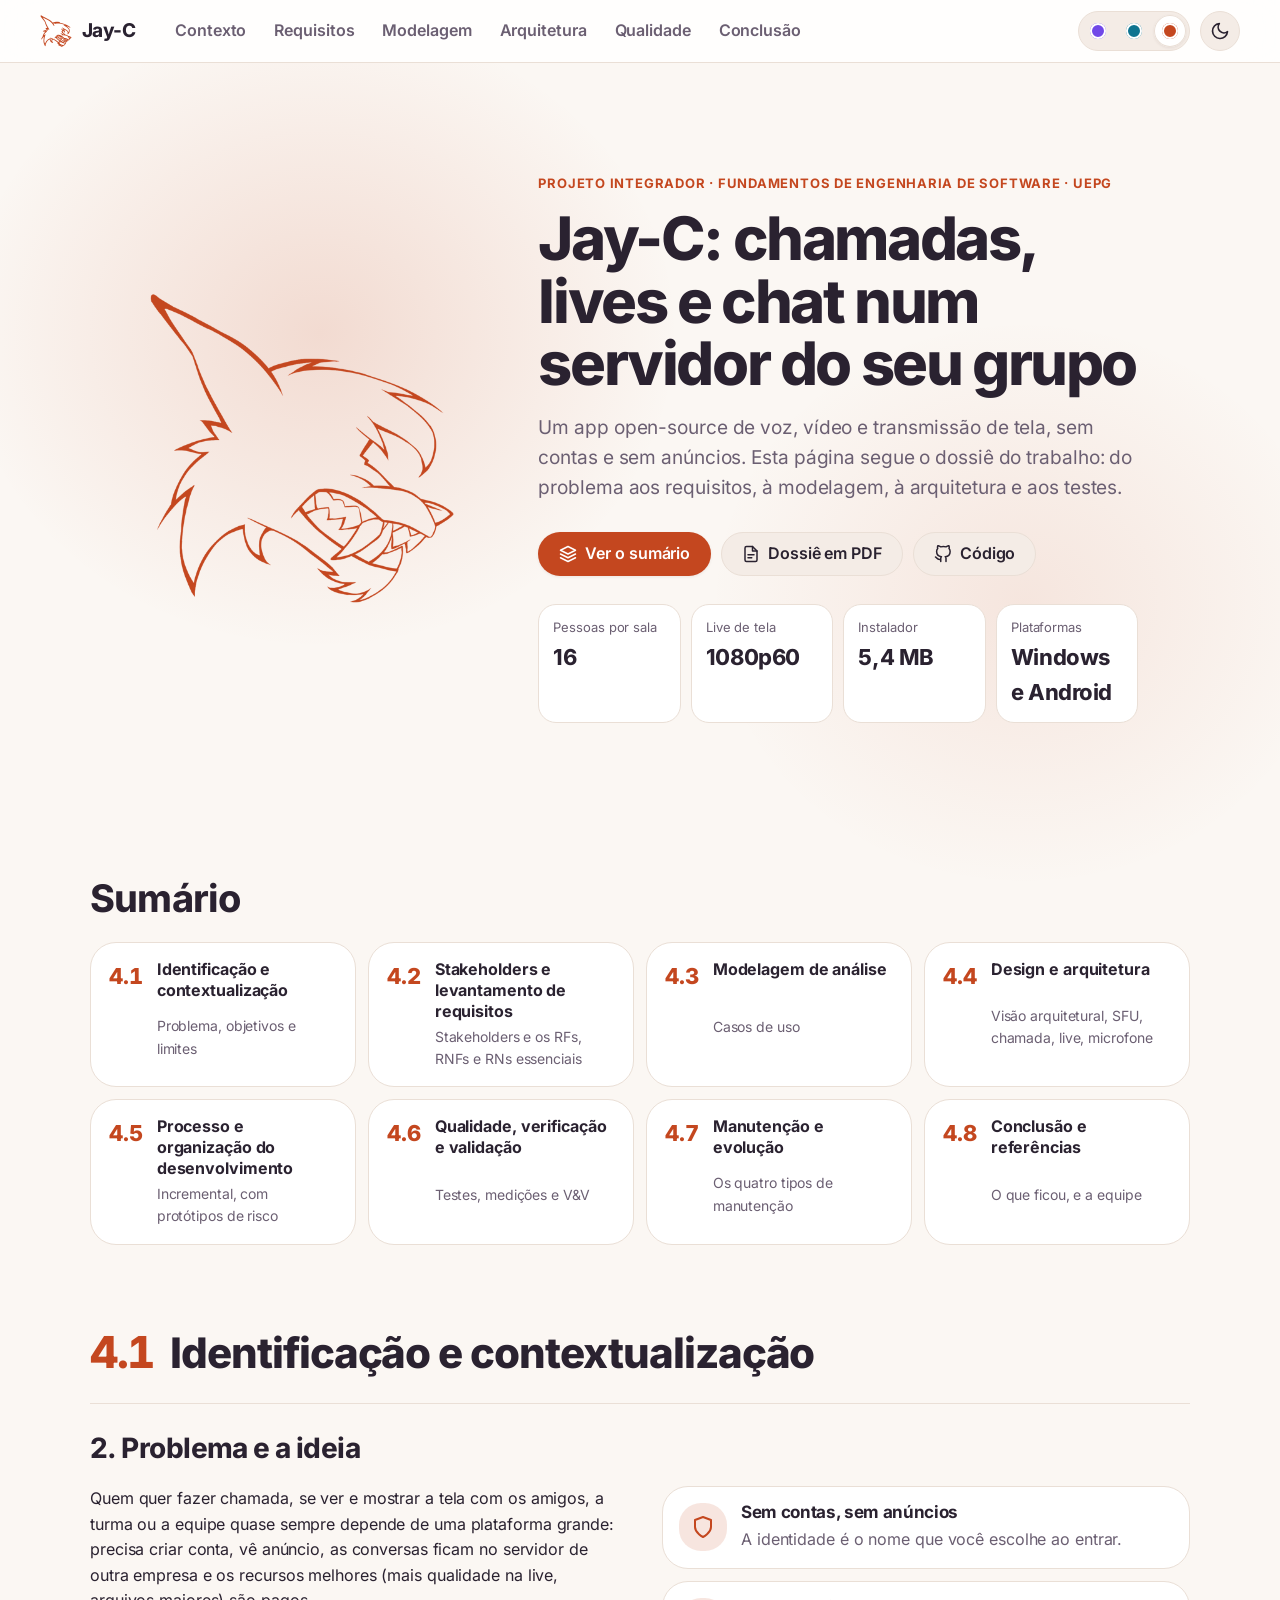
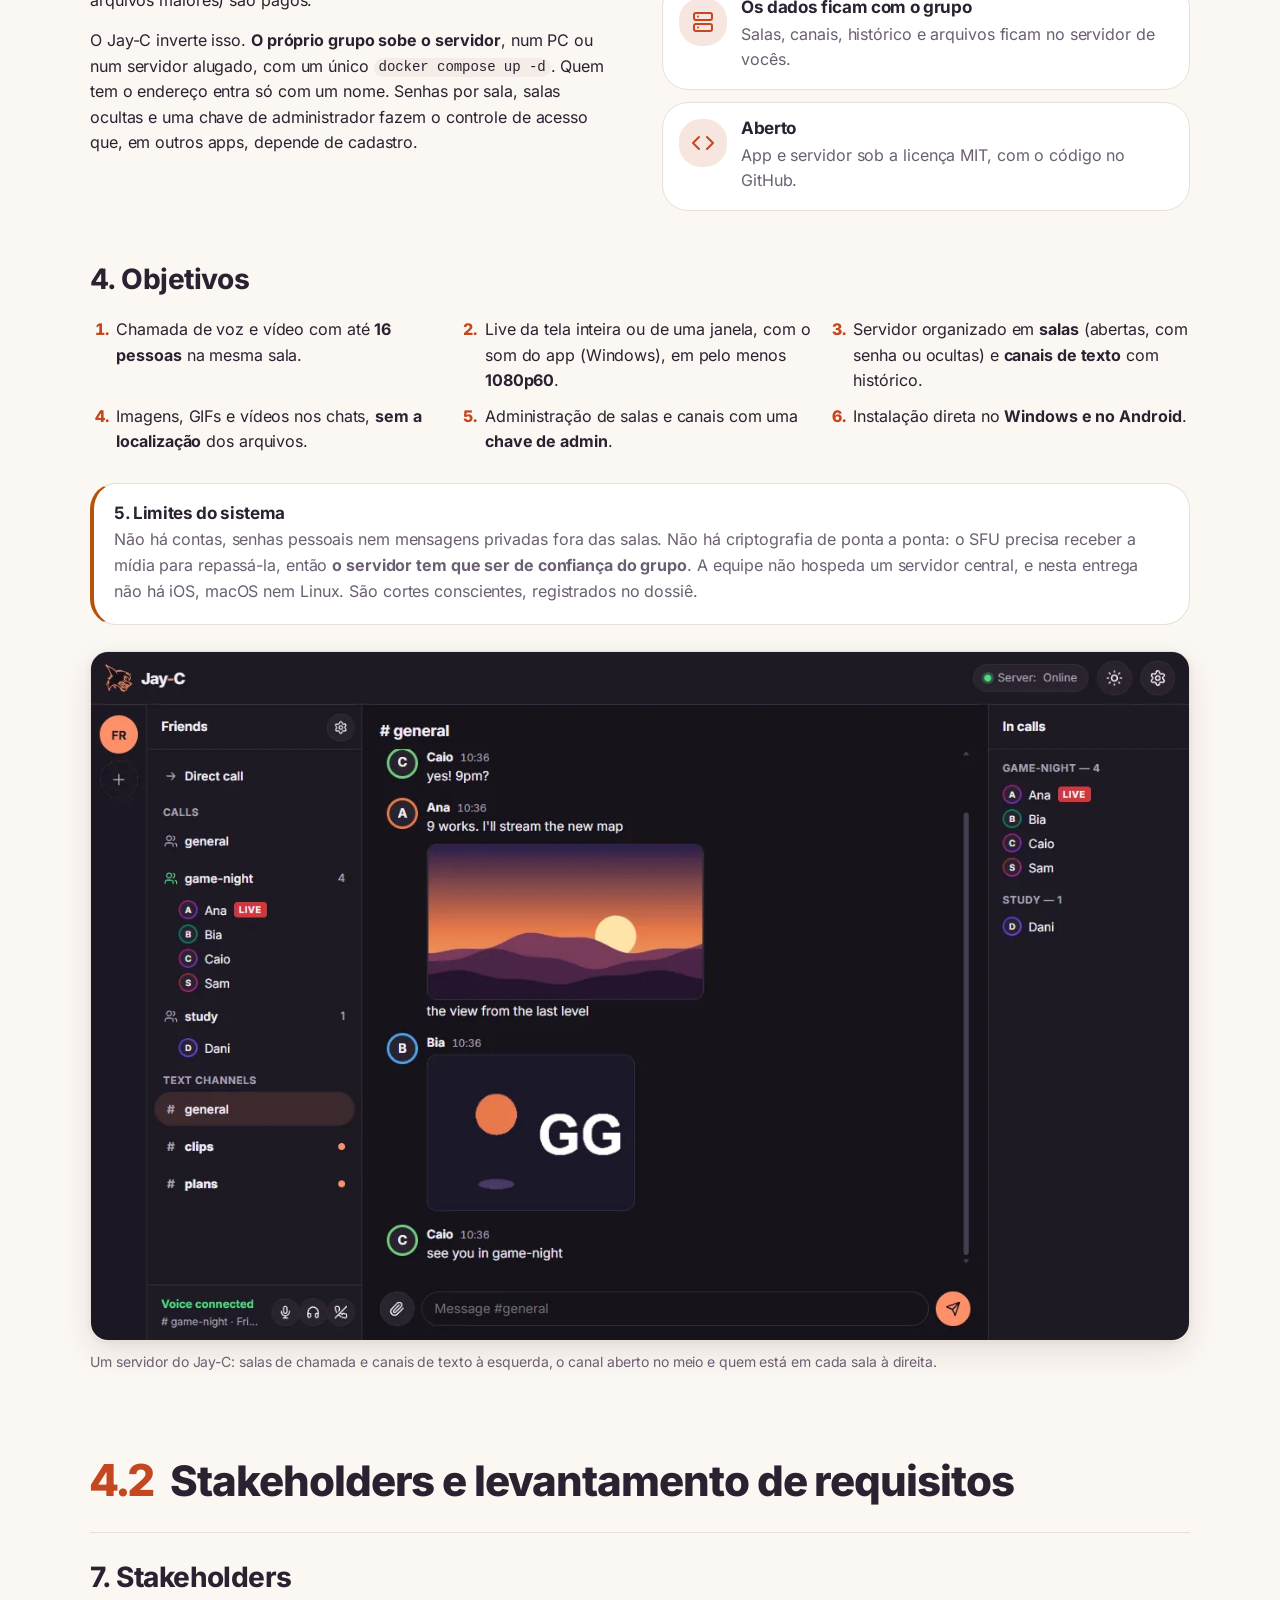
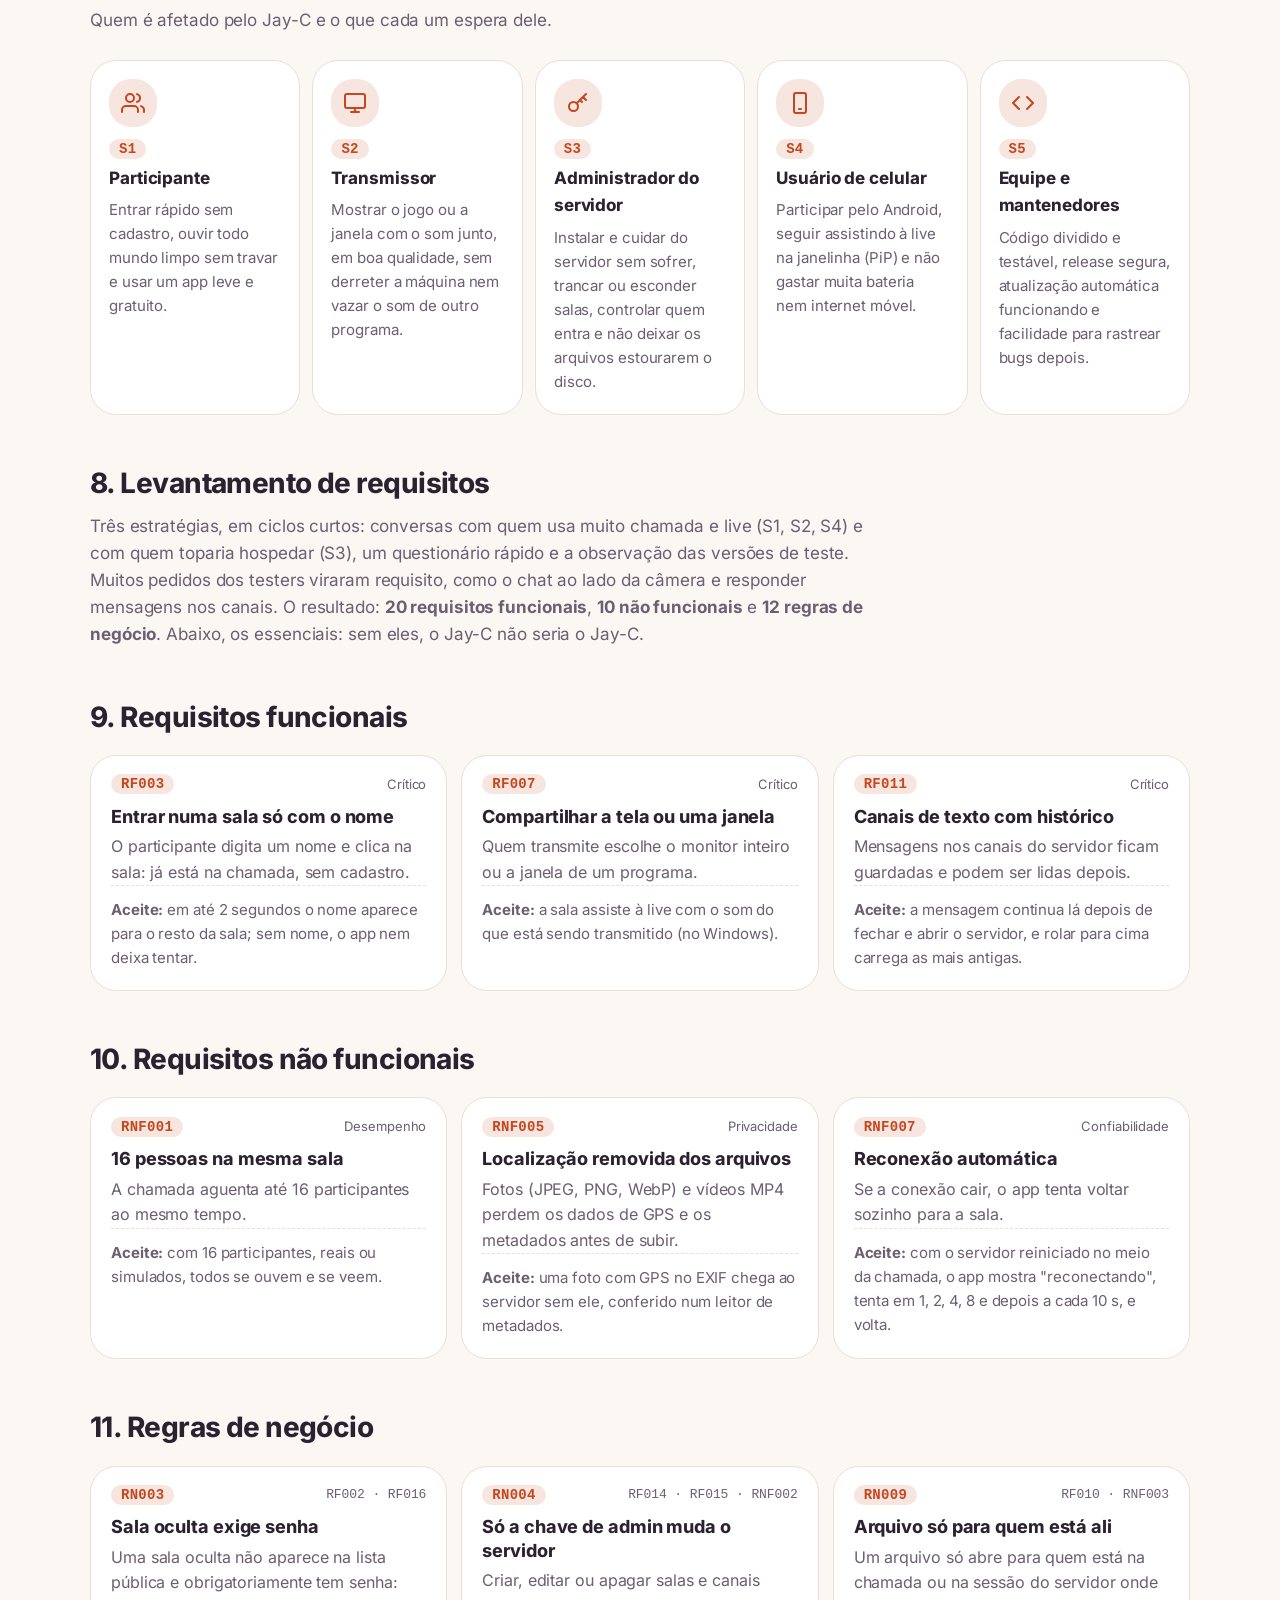
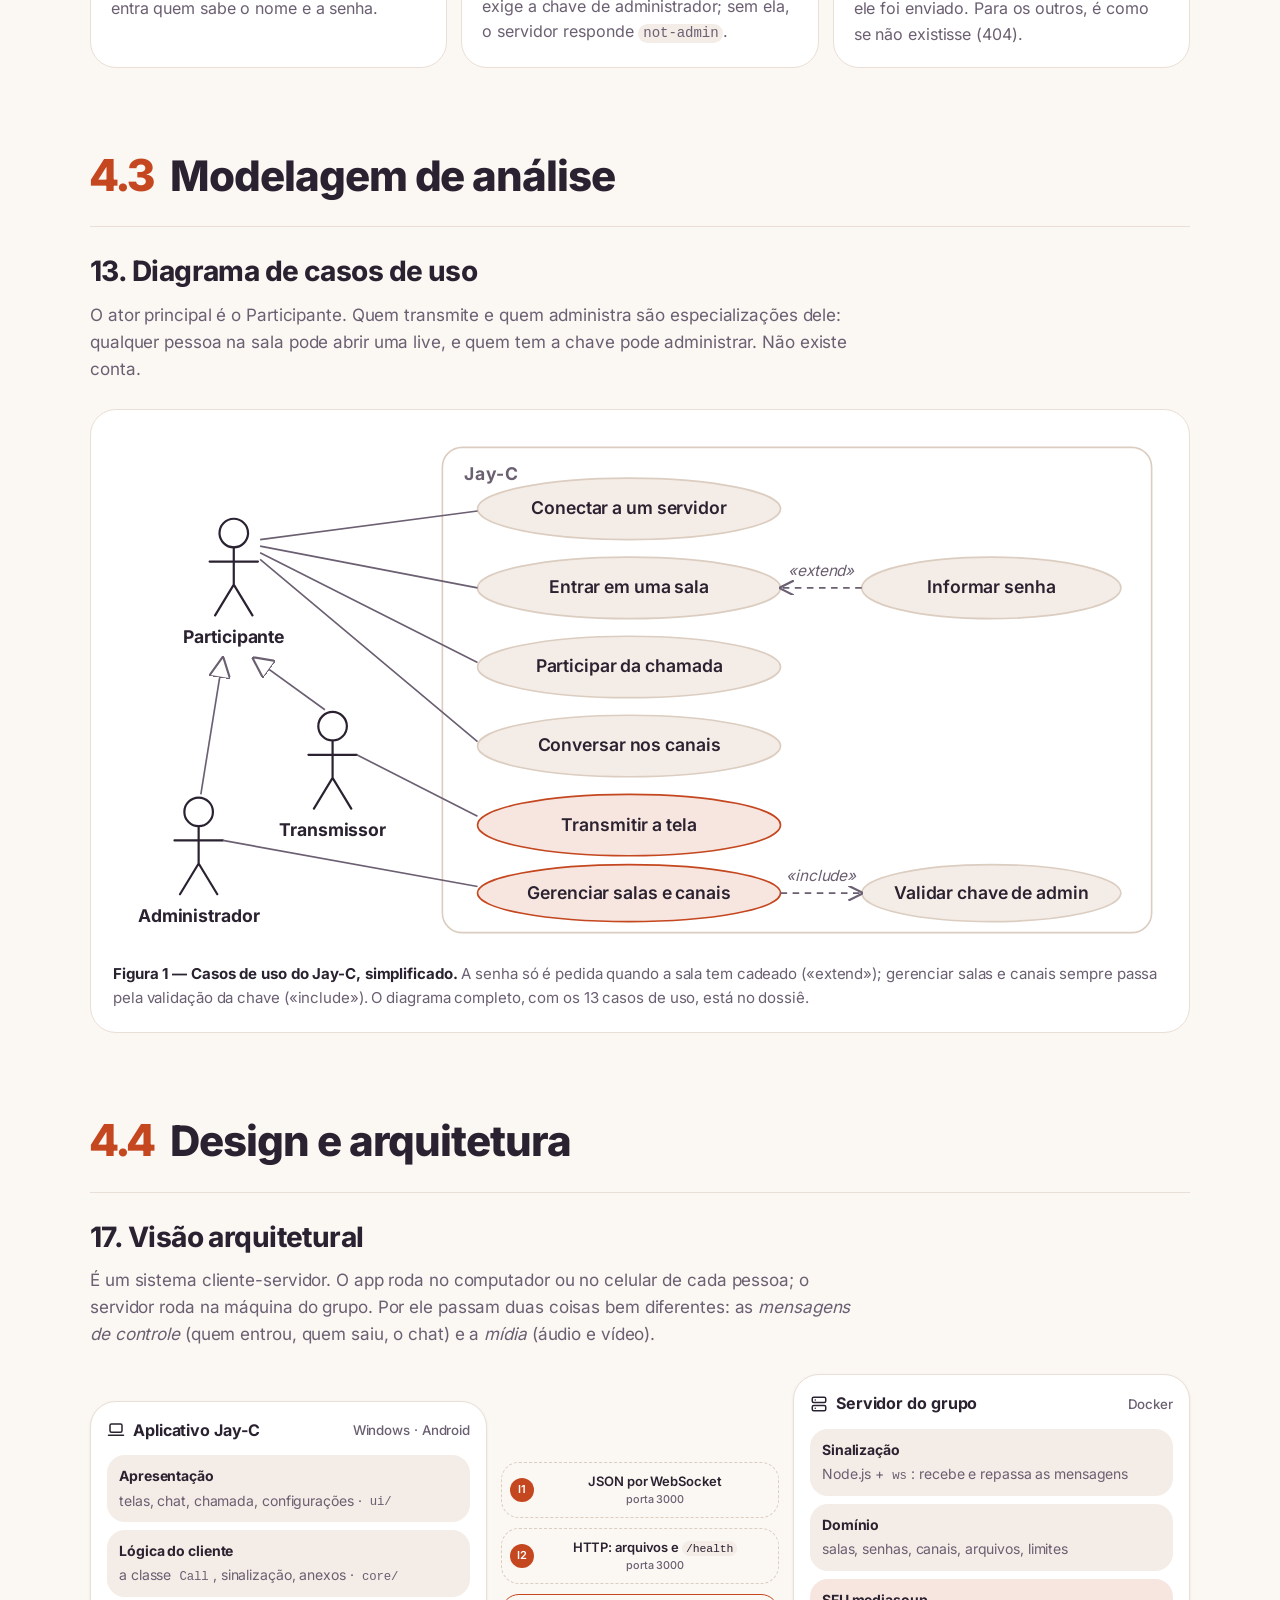
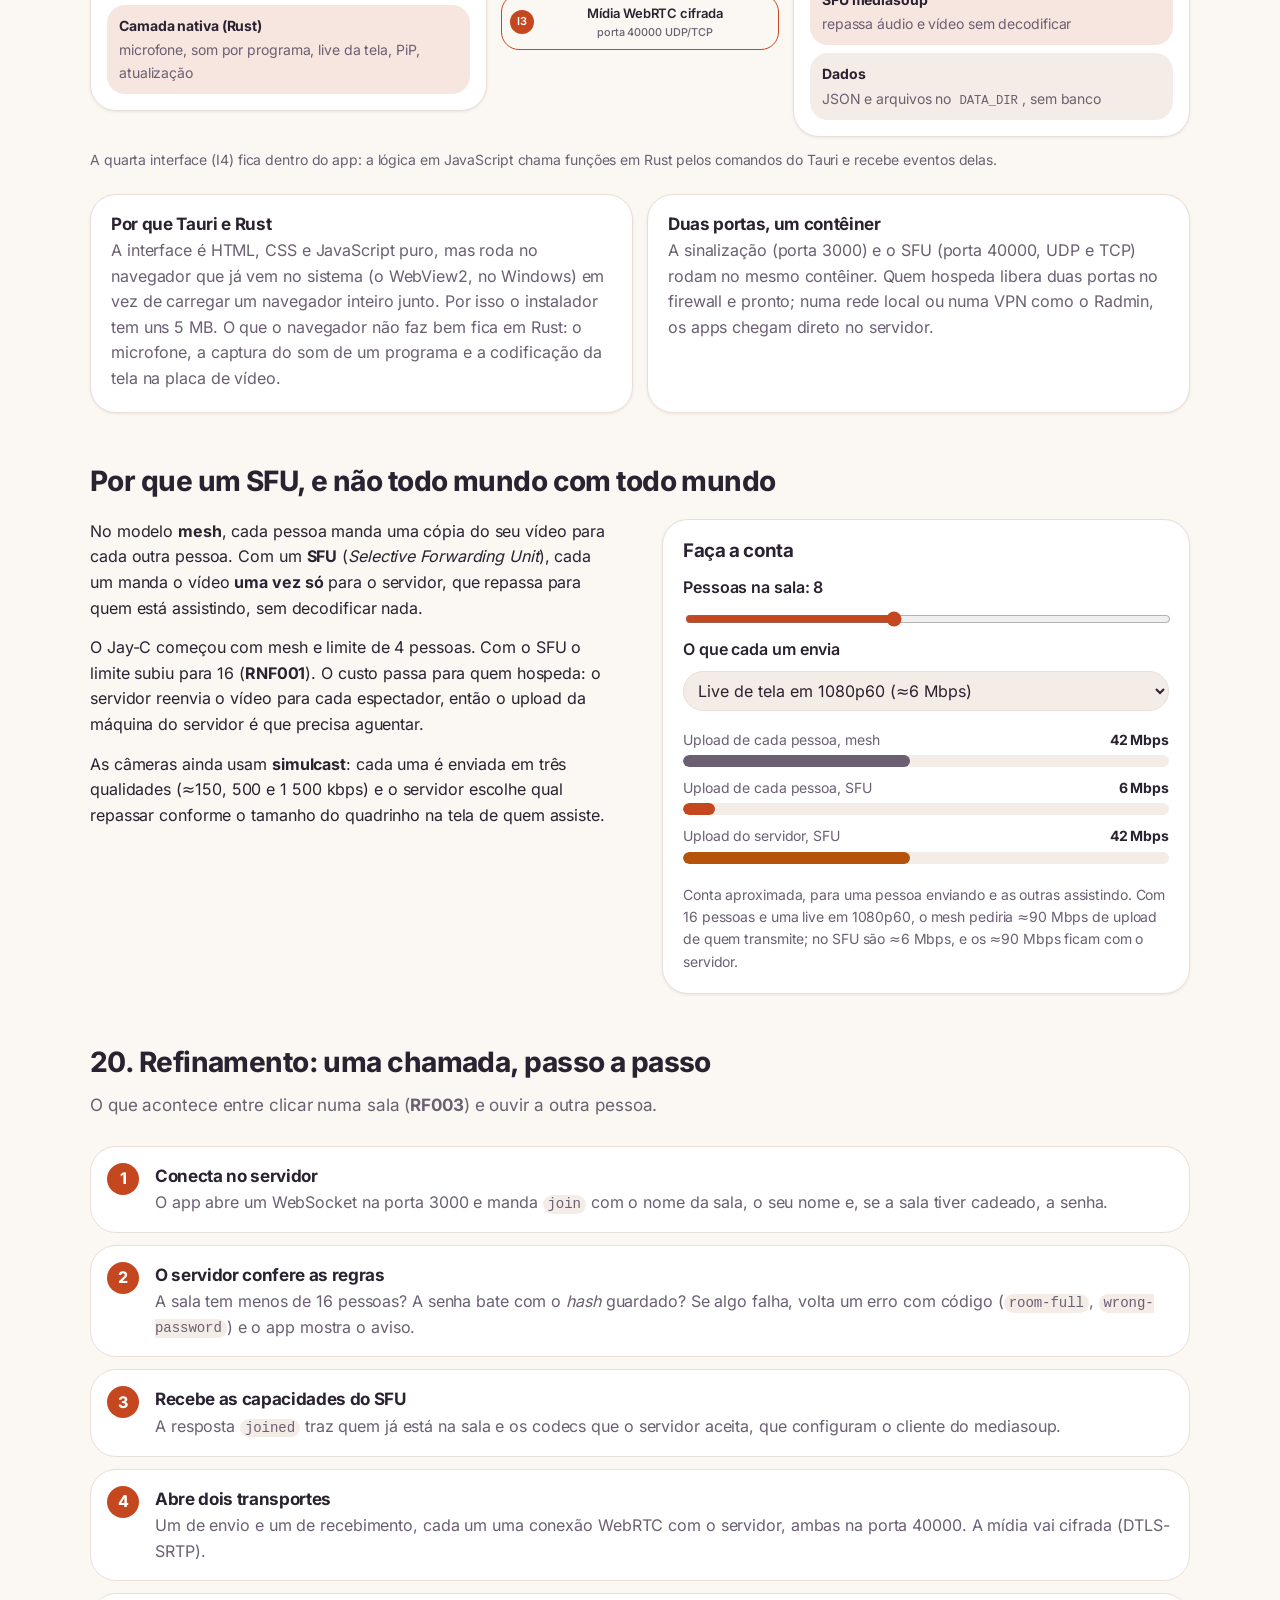
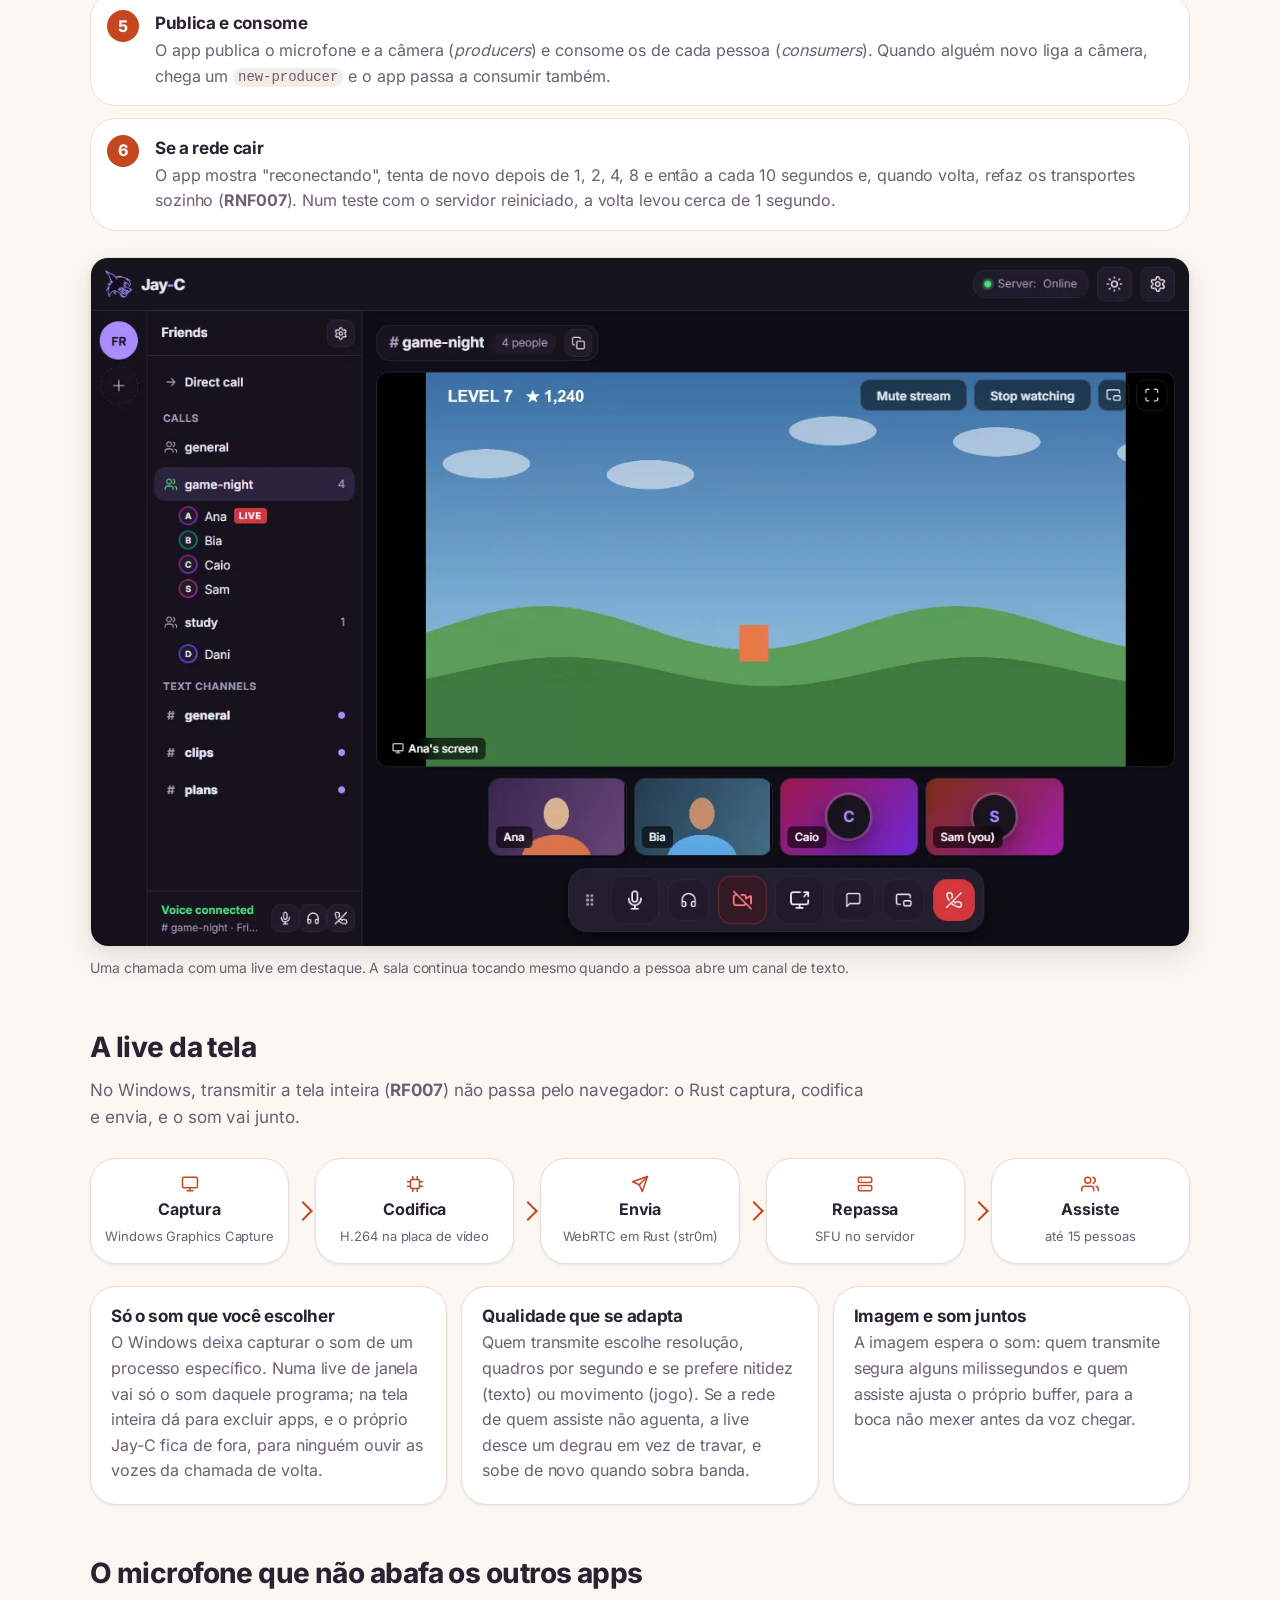
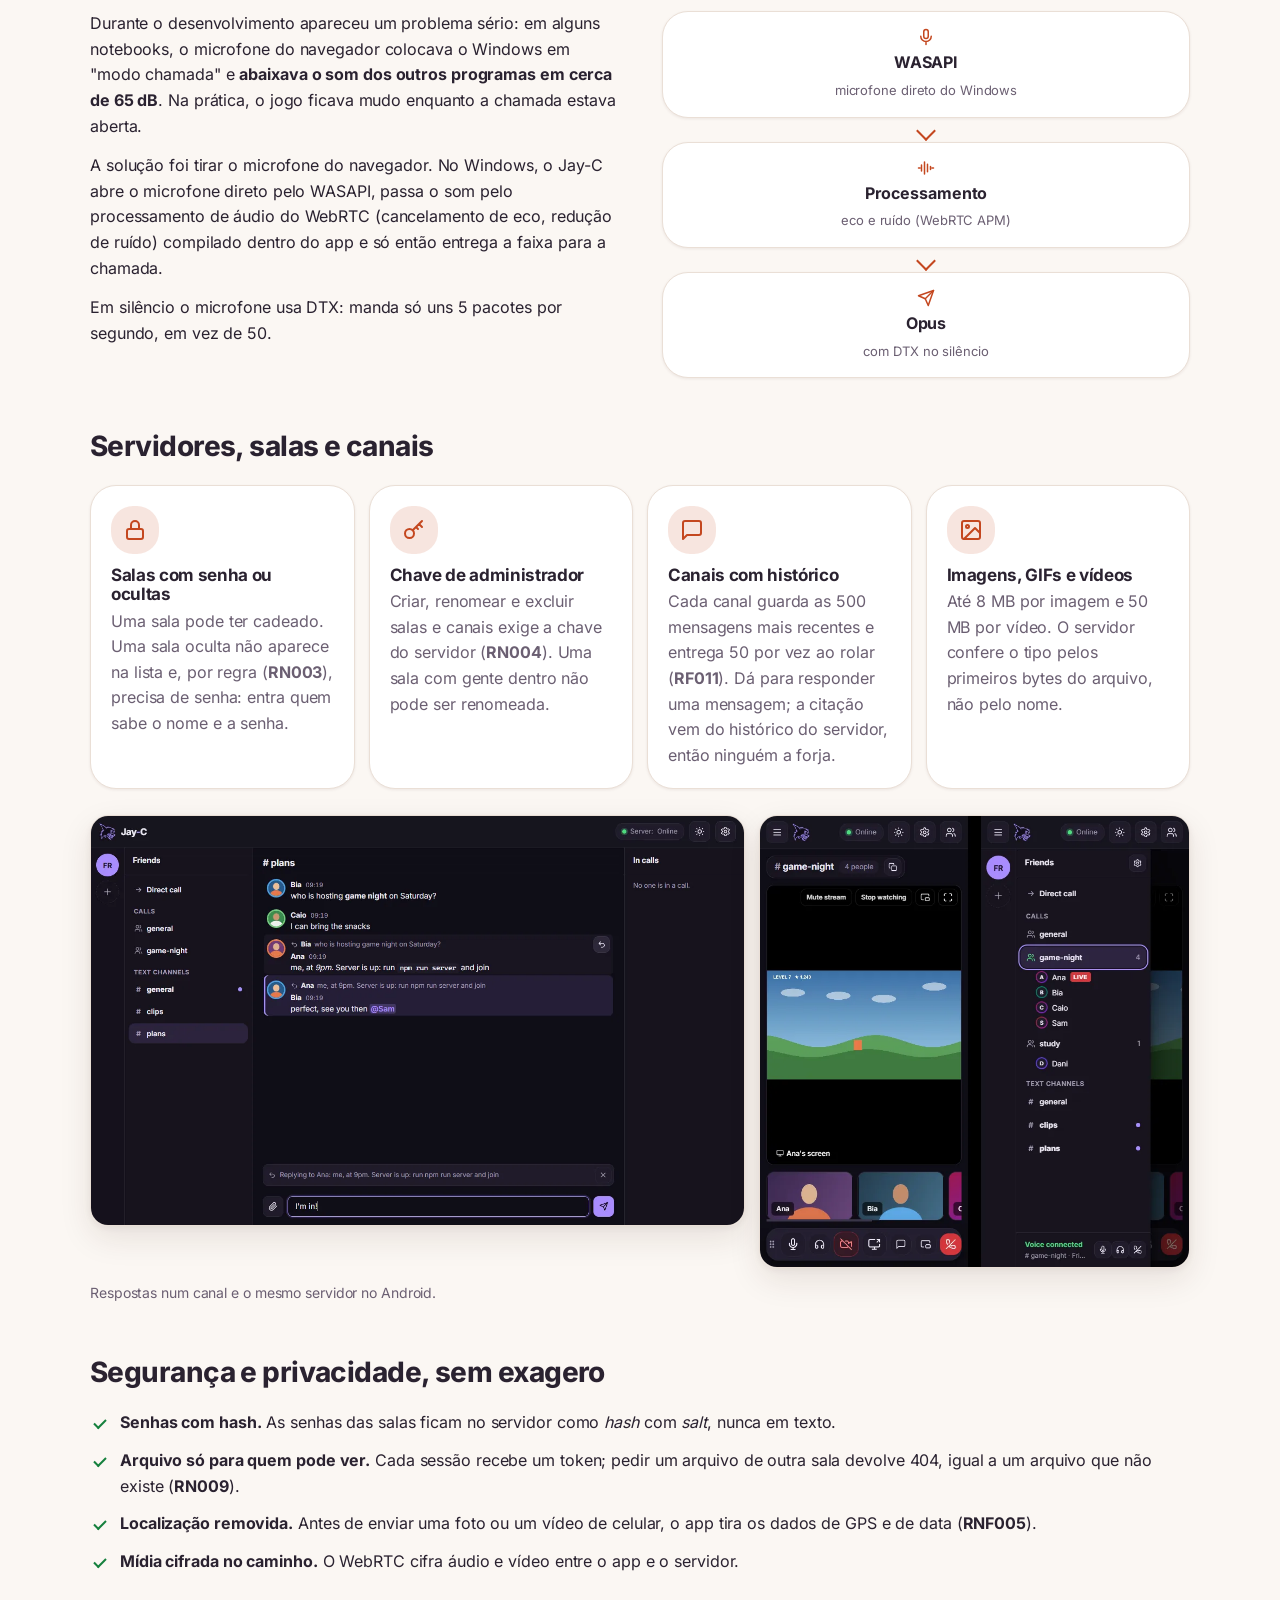
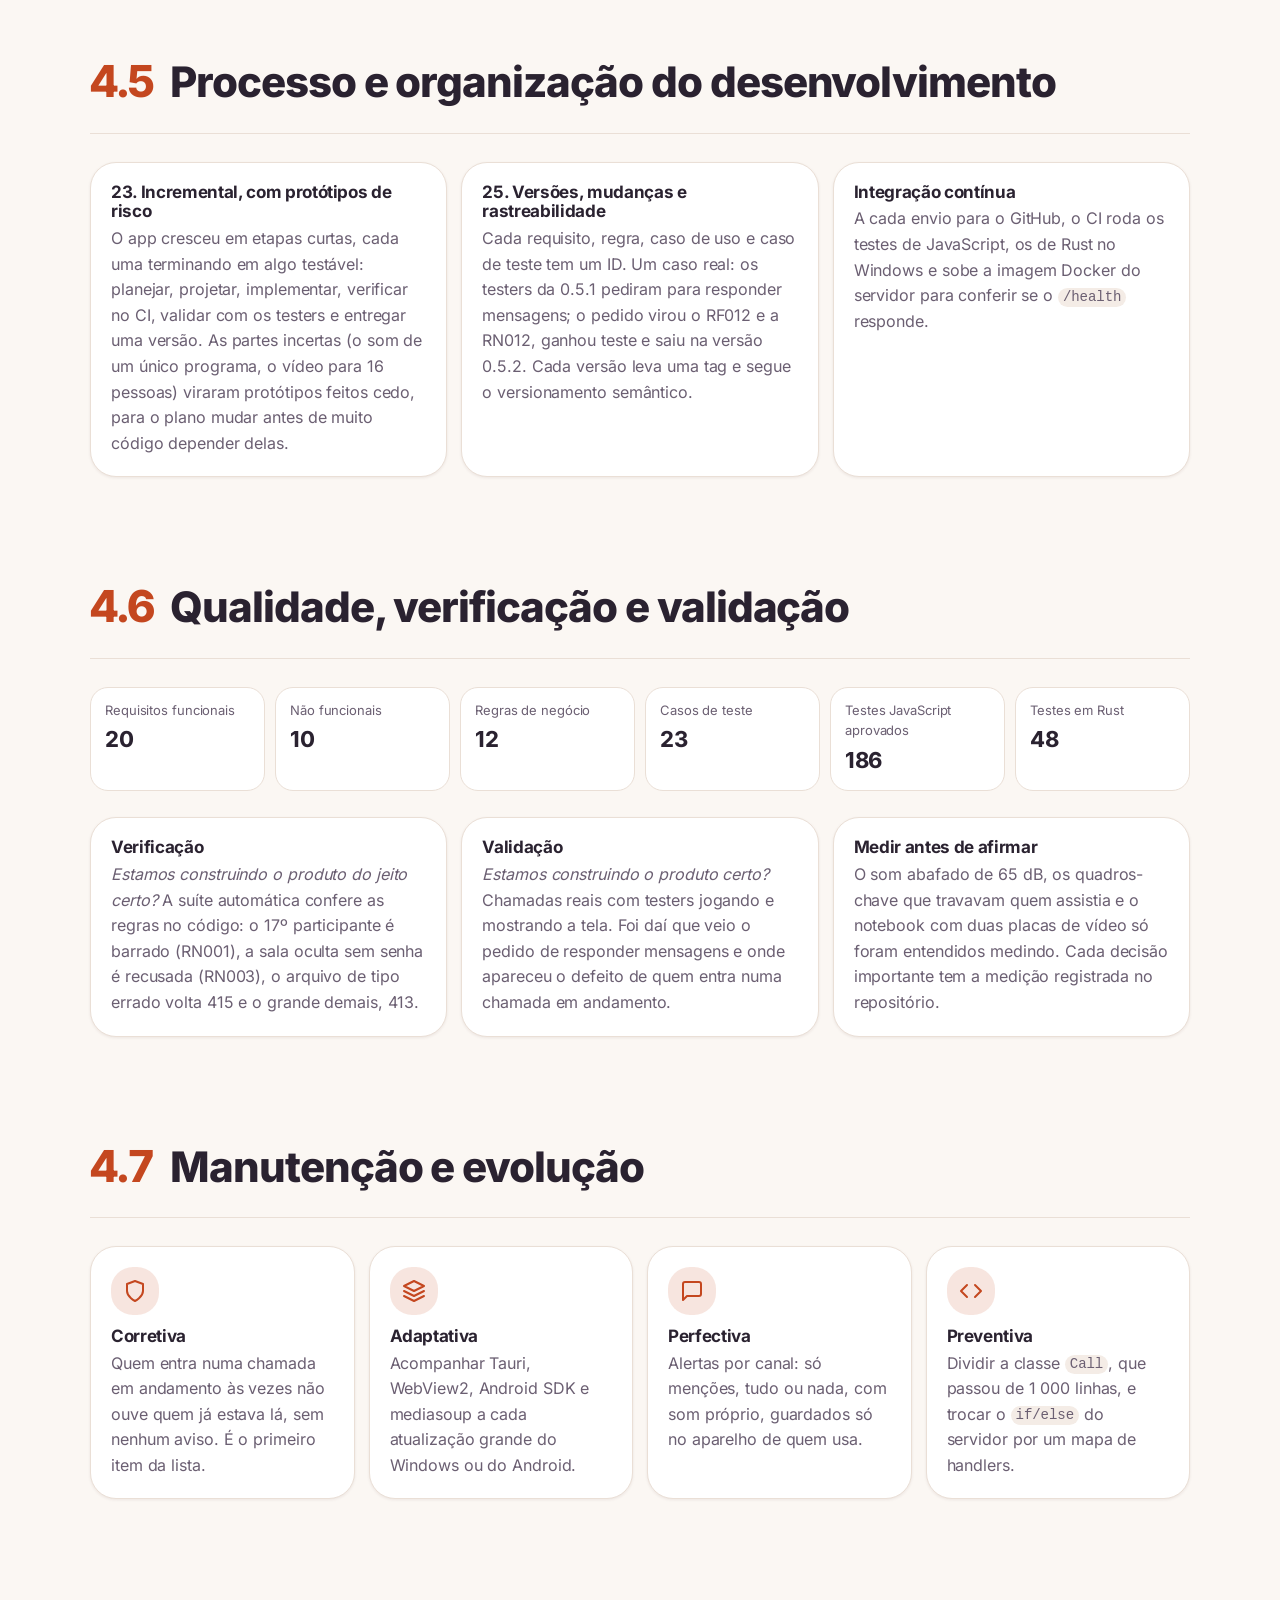
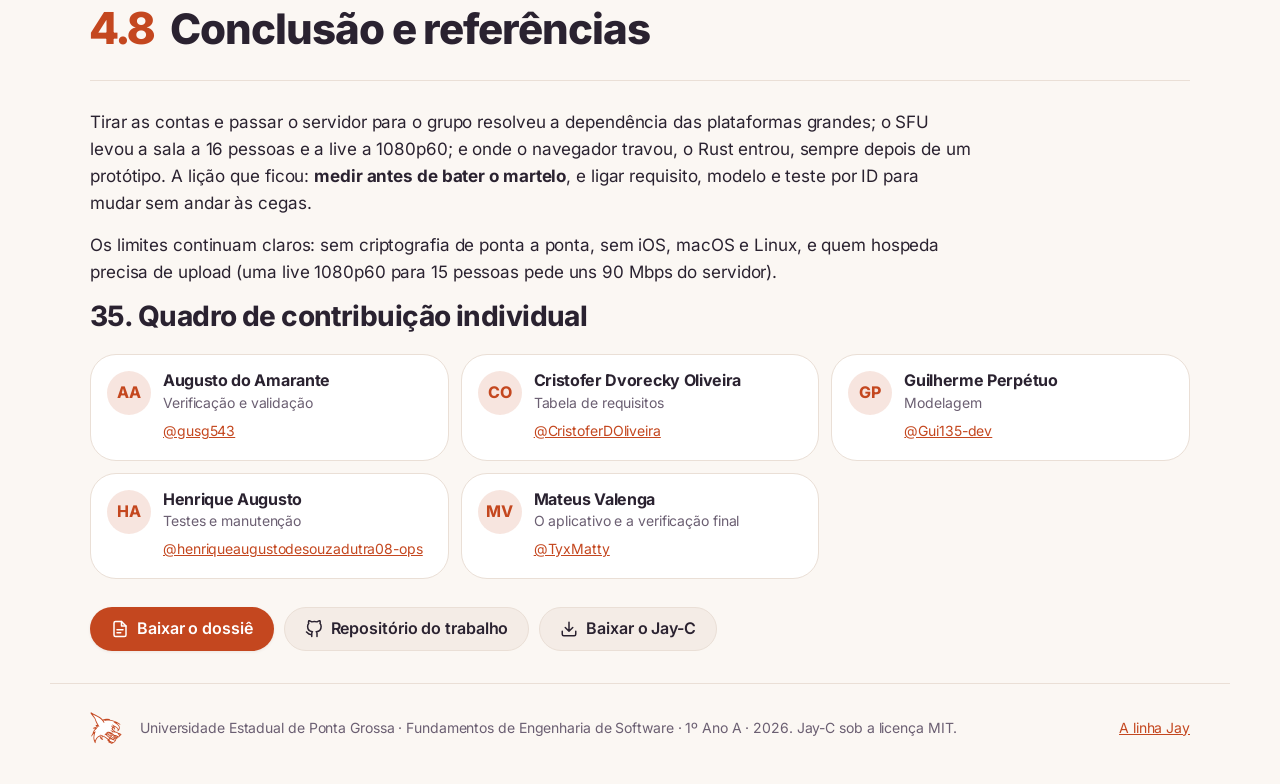
==== commit 0bc8b25e: "Site: stakeholders e levantamento de requisitos no capítulo 4.2 Cópia da pasta site/ do main em 8bff" ====
--- a/index.html
+++ b/index.html
@@ -79,7 +79,7 @@
         <h2 id="sumario-title" class="section-title">Sumário</h2>
         <ol class="toc">
           <li><a href="#c41"><span class="toc-num">4.1</span><b>Identificação e contextualização</b><small>Problema, objetivos e limites</small></a></li>
-          <li><a href="#c42"><span class="toc-num">4.2</span><b>Stakeholders e levantamento de requisitos</b><small>Os RFs, RNFs e RNs essenciais</small></a></li>
+          <li><a href="#c42"><span class="toc-num">4.2</span><b>Stakeholders e levantamento de requisitos</b><small>Stakeholders e os RFs, RNFs e RNs essenciais</small></a></li>
           <li><a href="#c43"><span class="toc-num">4.3</span><b>Modelagem de análise</b><small>Casos de uso</small></a></li>
           <li><a href="#c44"><span class="toc-num">4.4</span><b>Design e arquitetura</b><small>Visão arquitetural, SFU, chamada, live, microfone</small></a></li>
           <li><a href="#c45"><span class="toc-num">4.5</span><b>Processo e organização do desenvolvimento</b><small>Incremental, com protótipos de risco</small></a></li>
@@ -136,7 +136,18 @@
           <span class="chapter-num">4.2</span>
           <h2 id="c42-title" class="chapter-title">Stakeholders e levantamento de requisitos</h2>
         </header>
-        <p class="section-lead">O dossiê tem <b>20 requisitos funcionais</b>, <b>10 não funcionais</b> e <b>12 regras de negócio</b>, levantados com entrevistas, um questionário e as versões de teste. Aqui estão os essenciais: sem eles, o Jay-C não seria o Jay-C.</p>
+        <h3 class="section-title">7. Stakeholders</h3>
+        <p class="section-lead">Quem é afetado pelo Jay-C e o que cada um espera dele.</p>
+        <ul class="stakeholders">
+          <li><span class="app-icon" data-icon="users"></span><div><p class="req-head"><span class="req-id">S1</span></p><h4>Participante</h4><p>Entrar rápido sem cadastro, ouvir todo mundo limpo sem travar e usar um app leve e gratuito.</p></div></li>
+          <li><span class="app-icon" data-icon="monitor"></span><div><p class="req-head"><span class="req-id">S2</span></p><h4>Transmissor</h4><p>Mostrar o jogo ou a janela com o som junto, em boa qualidade, sem derreter a máquina nem vazar o som de outro programa.</p></div></li>
+          <li><span class="app-icon" data-icon="key"></span><div><p class="req-head"><span class="req-id">S3</span></p><h4>Administrador do servidor</h4><p>Instalar e cuidar do servidor sem sofrer, trancar ou esconder salas, controlar quem entra e não deixar os arquivos estourarem o disco.</p></div></li>
+          <li><span class="app-icon" data-icon="phone"></span><div><p class="req-head"><span class="req-id">S4</span></p><h4>Usuário de celular</h4><p>Participar pelo Android, seguir assistindo à live na janelinha (PiP) e não gastar muita bateria nem internet móvel.</p></div></li>
+          <li><span class="app-icon" data-icon="code"></span><div><p class="req-head"><span class="req-id">S5</span></p><h4>Equipe e mantenedores</h4><p>Código dividido e testável, release segura, atualização automática funcionando e facilidade para rastrear bugs depois.</p></div></li>
+        </ul>
+
+        <h3 class="section-title">8. Levantamento de requisitos</h3>
+        <p class="section-lead">Três estratégias, em ciclos curtos: conversas com quem usa muito chamada e live (S1, S2, S4) e com quem toparia hospedar (S3), um questionário rápido e a observação das versões de teste. Muitos pedidos dos testers viraram requisito, como o chat ao lado da câmera e responder mensagens nos canais. O resultado: <b>20 requisitos funcionais</b>, <b>10 não funcionais</b> e <b>12 regras de negócio</b>. Abaixo, os essenciais: sem eles, o Jay-C não seria o Jay-C.</p>
 
         <h3 class="section-title">9. Requisitos funcionais</h3>
         <div class="req-grid">
--- a/css/apresentacao.css
+++ b/css/apresentacao.css
@@ -692,6 +692,43 @@
   font-size: 15px;
 }
 
+/* ---------- 4.2 Stakeholders ---------- */
+
+.stakeholders {
+  display: grid;
+  grid-template-columns: repeat(auto-fit, minmax(210px, 1fr));
+  gap: 12px;
+  margin: 0;
+  padding: 0;
+  list-style: none;
+}
+
+.stakeholders li {
+  display: flex;
+  flex-direction: column;
+  gap: 12px;
+  padding: 18px 18px 20px;
+  border: 1px solid var(--border);
+  border-radius: var(--radius-lg);
+  background: var(--surface);
+}
+
+.stakeholders .req-head {
+  margin-bottom: 6px;
+}
+
+.stakeholders h4 {
+  margin: 0 0 6px;
+  font-size: 17px;
+  font-weight: 750;
+}
+
+.stakeholders p:not(.req-head) {
+  margin: 0;
+  font-size: 15px;
+  color: var(--text-muted);
+}
+
 /* ---------- 4.3 Diagrama de casos de uso ---------- */
 
 .uml {
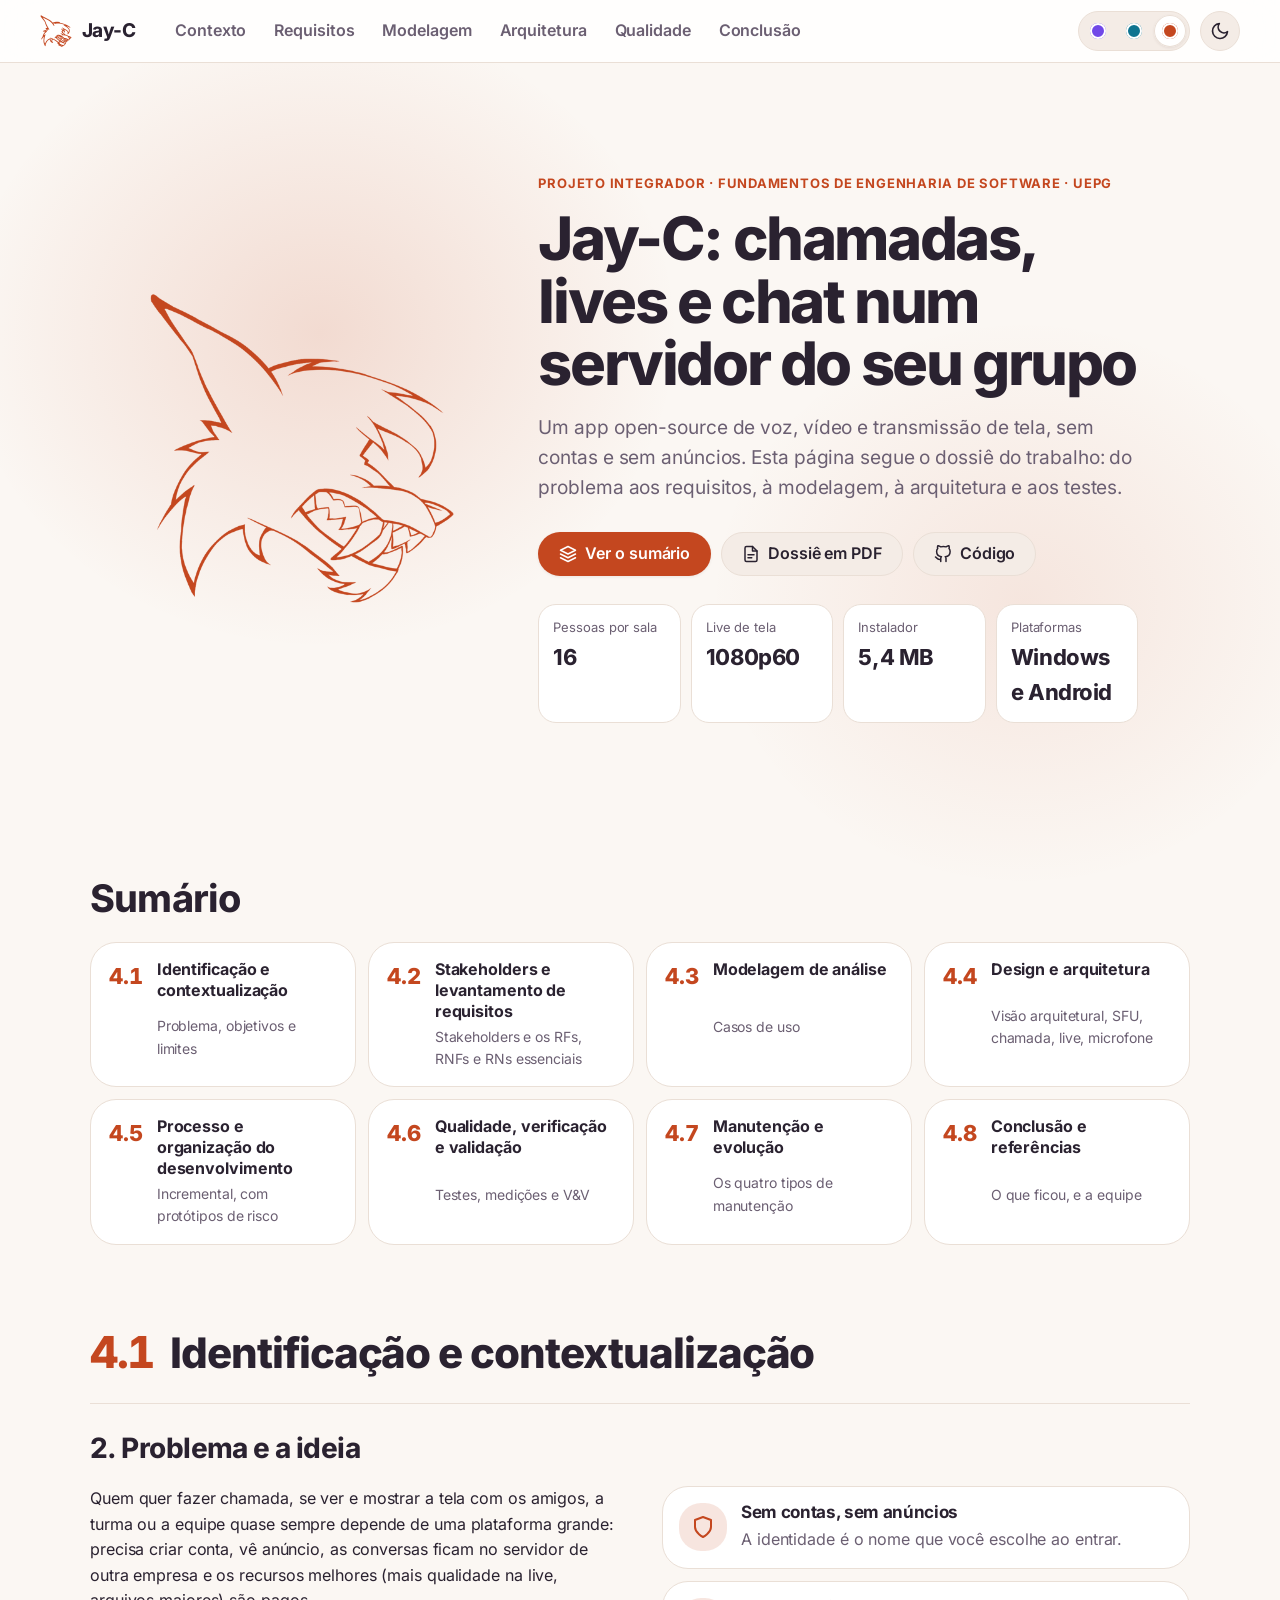
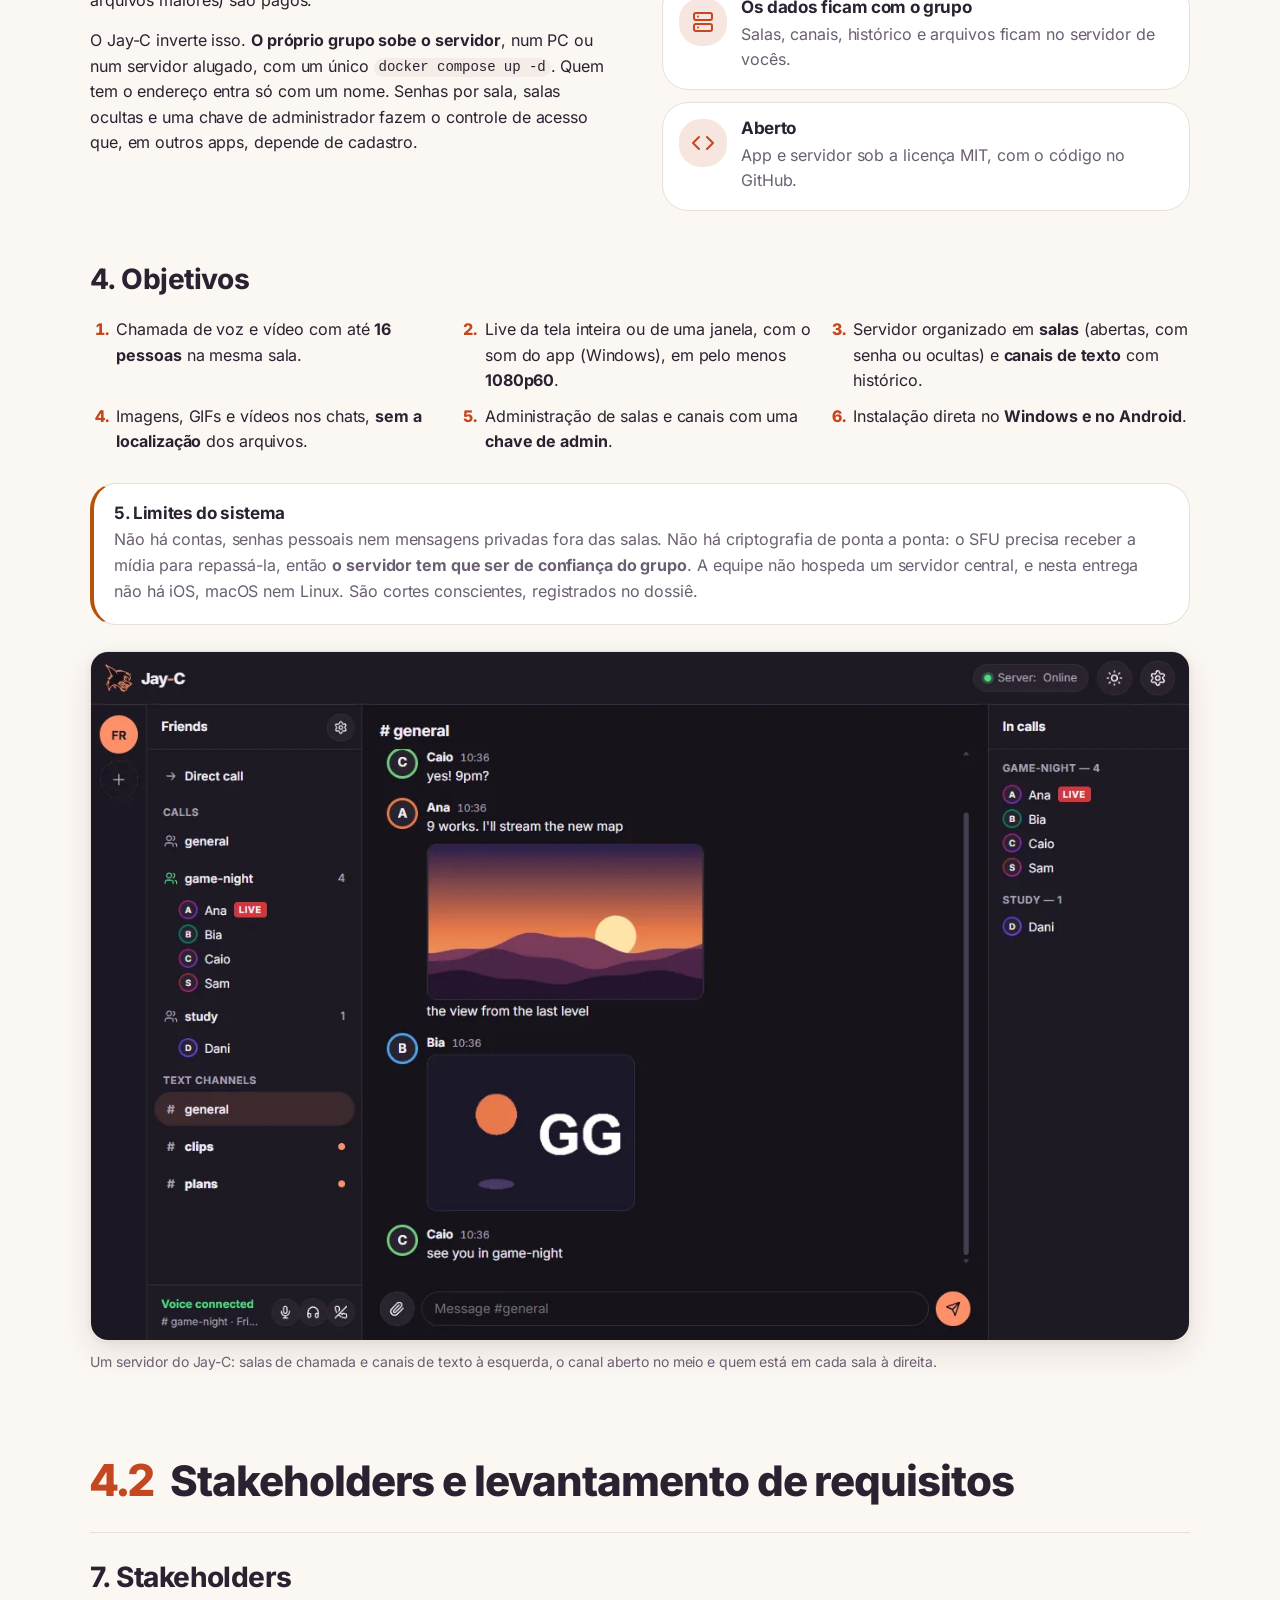
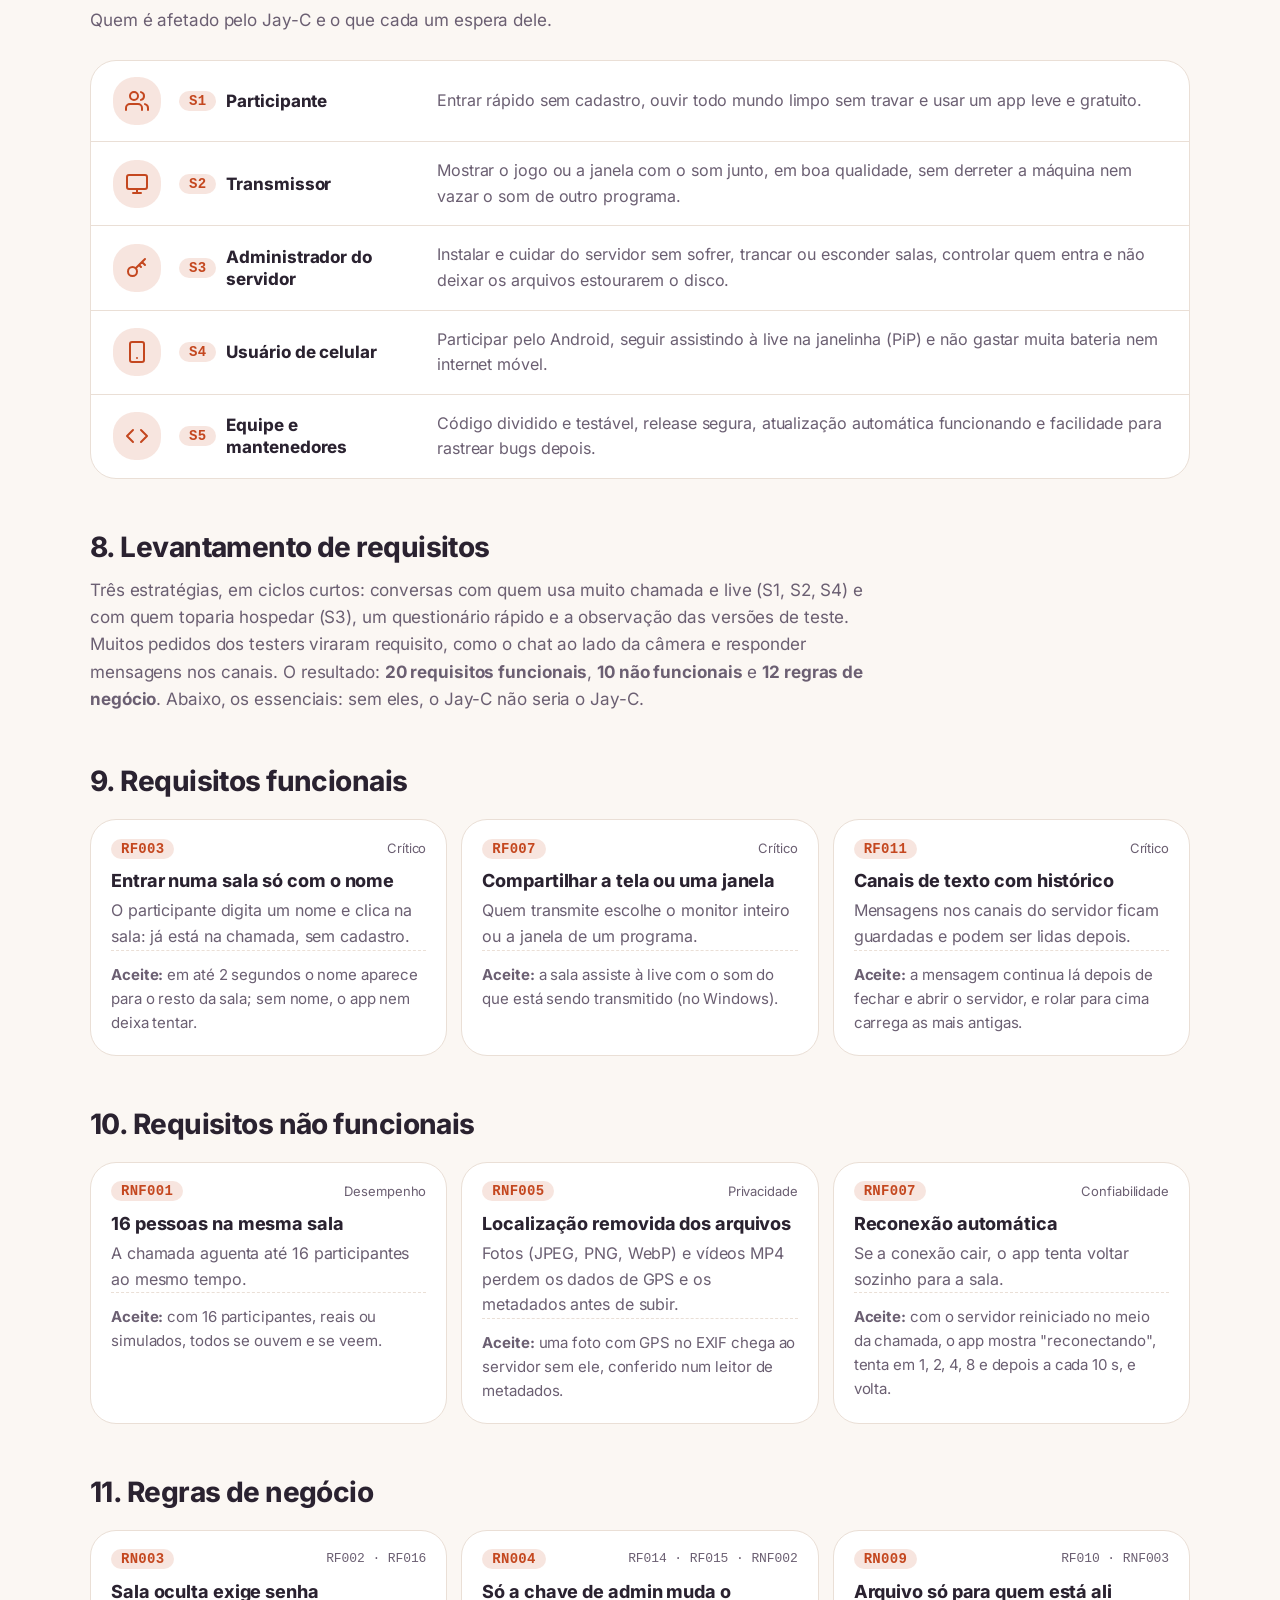
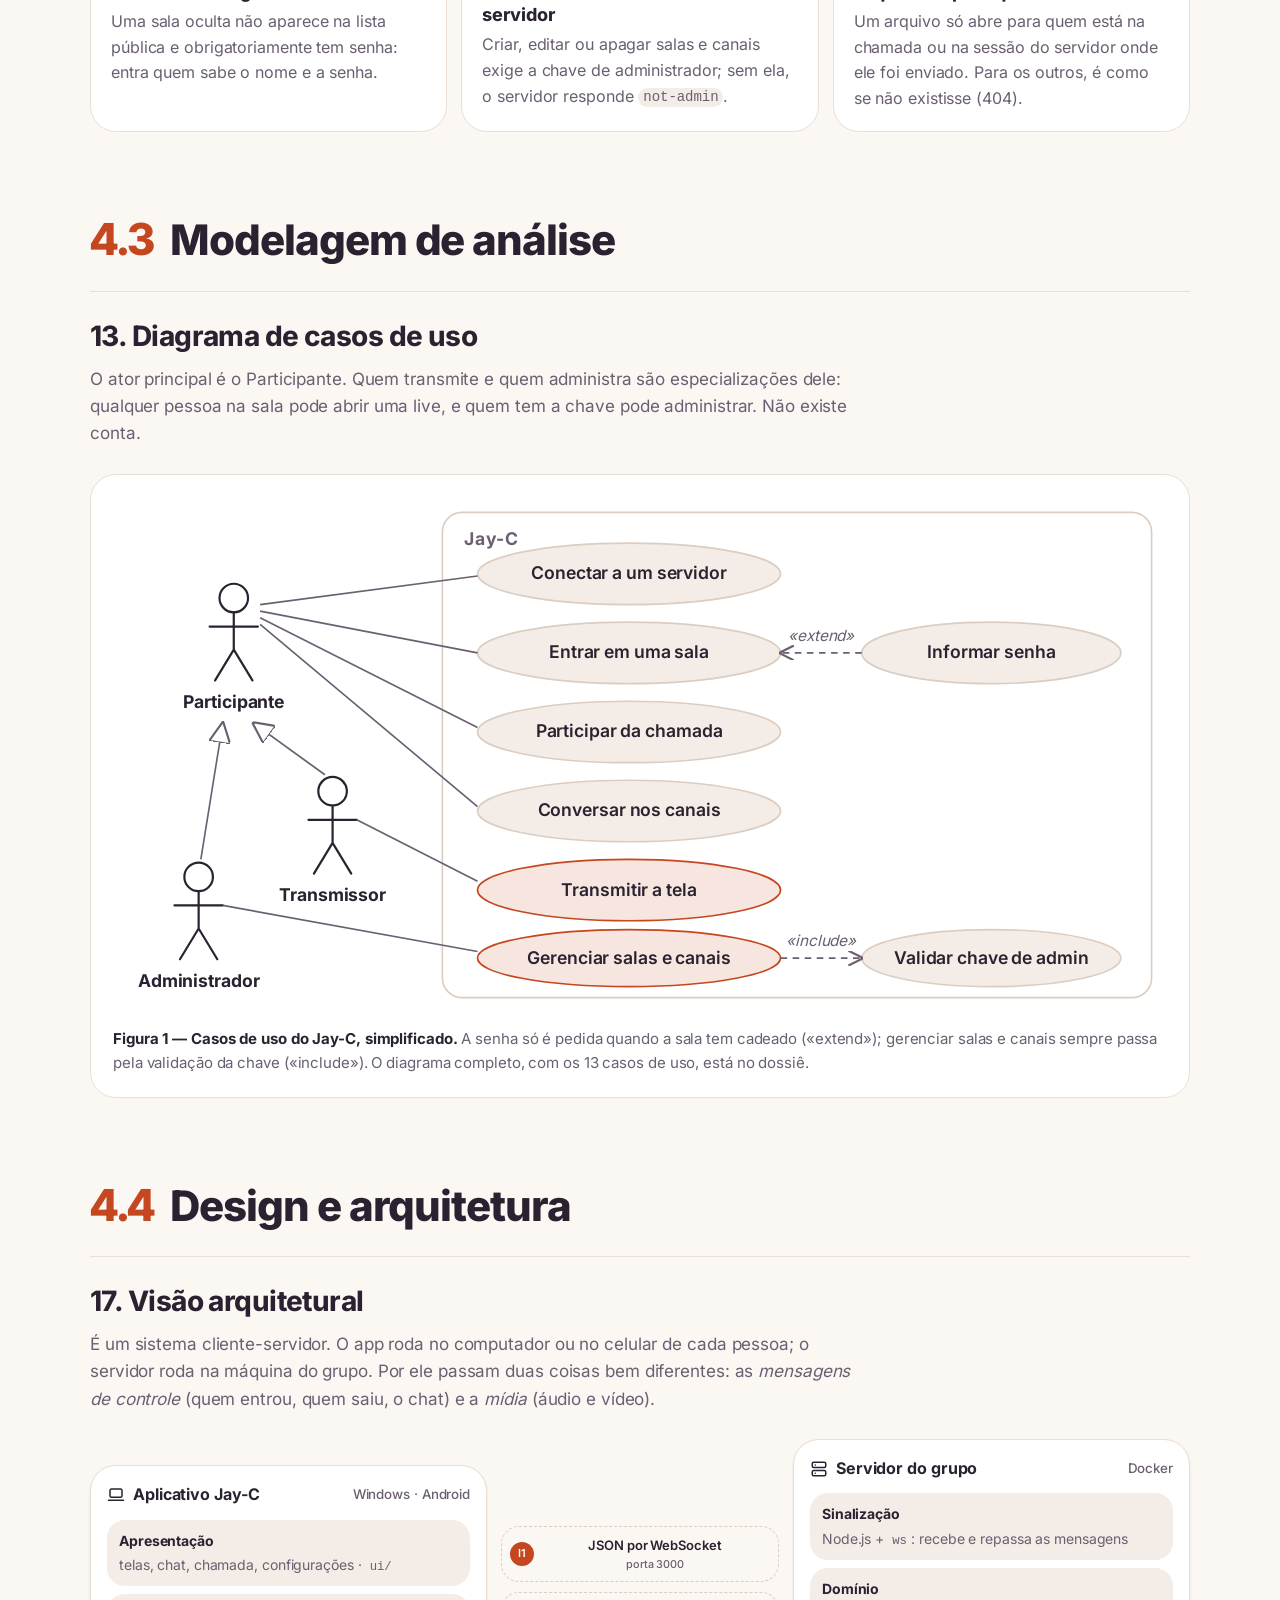
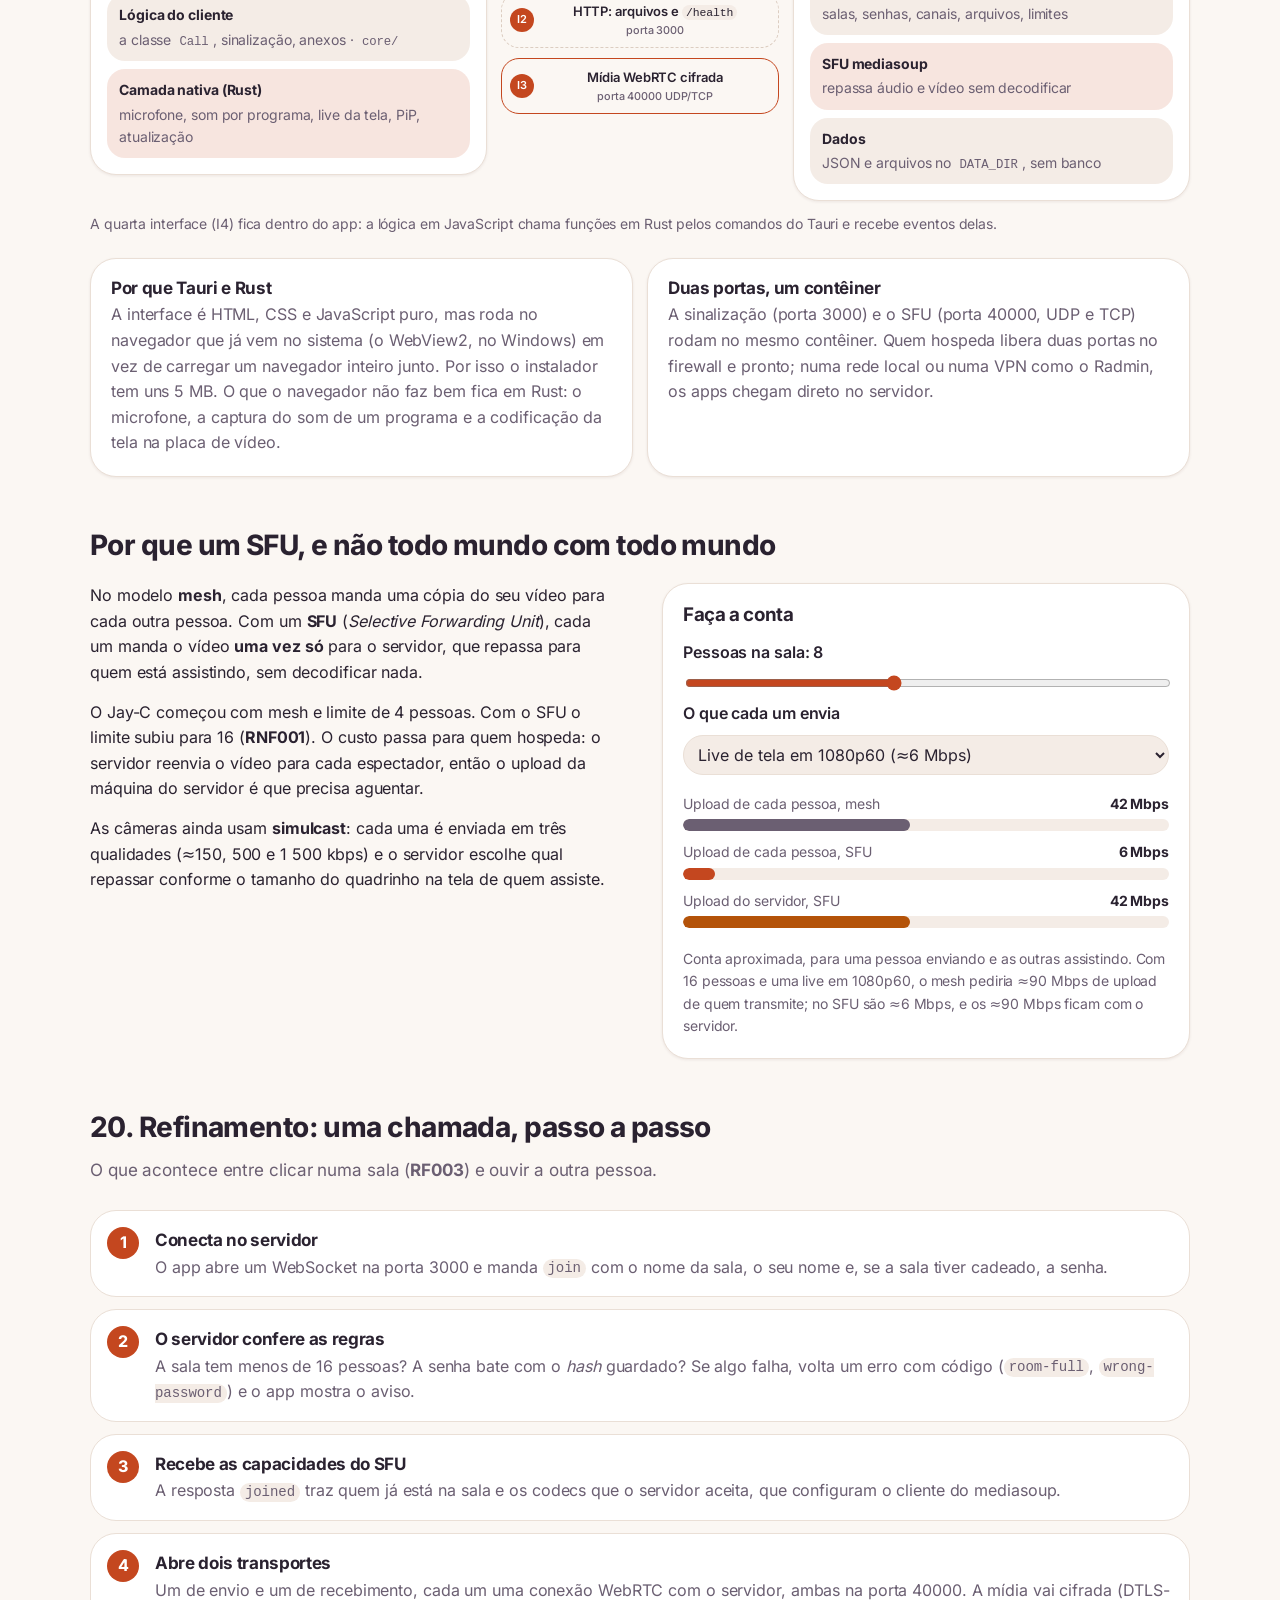
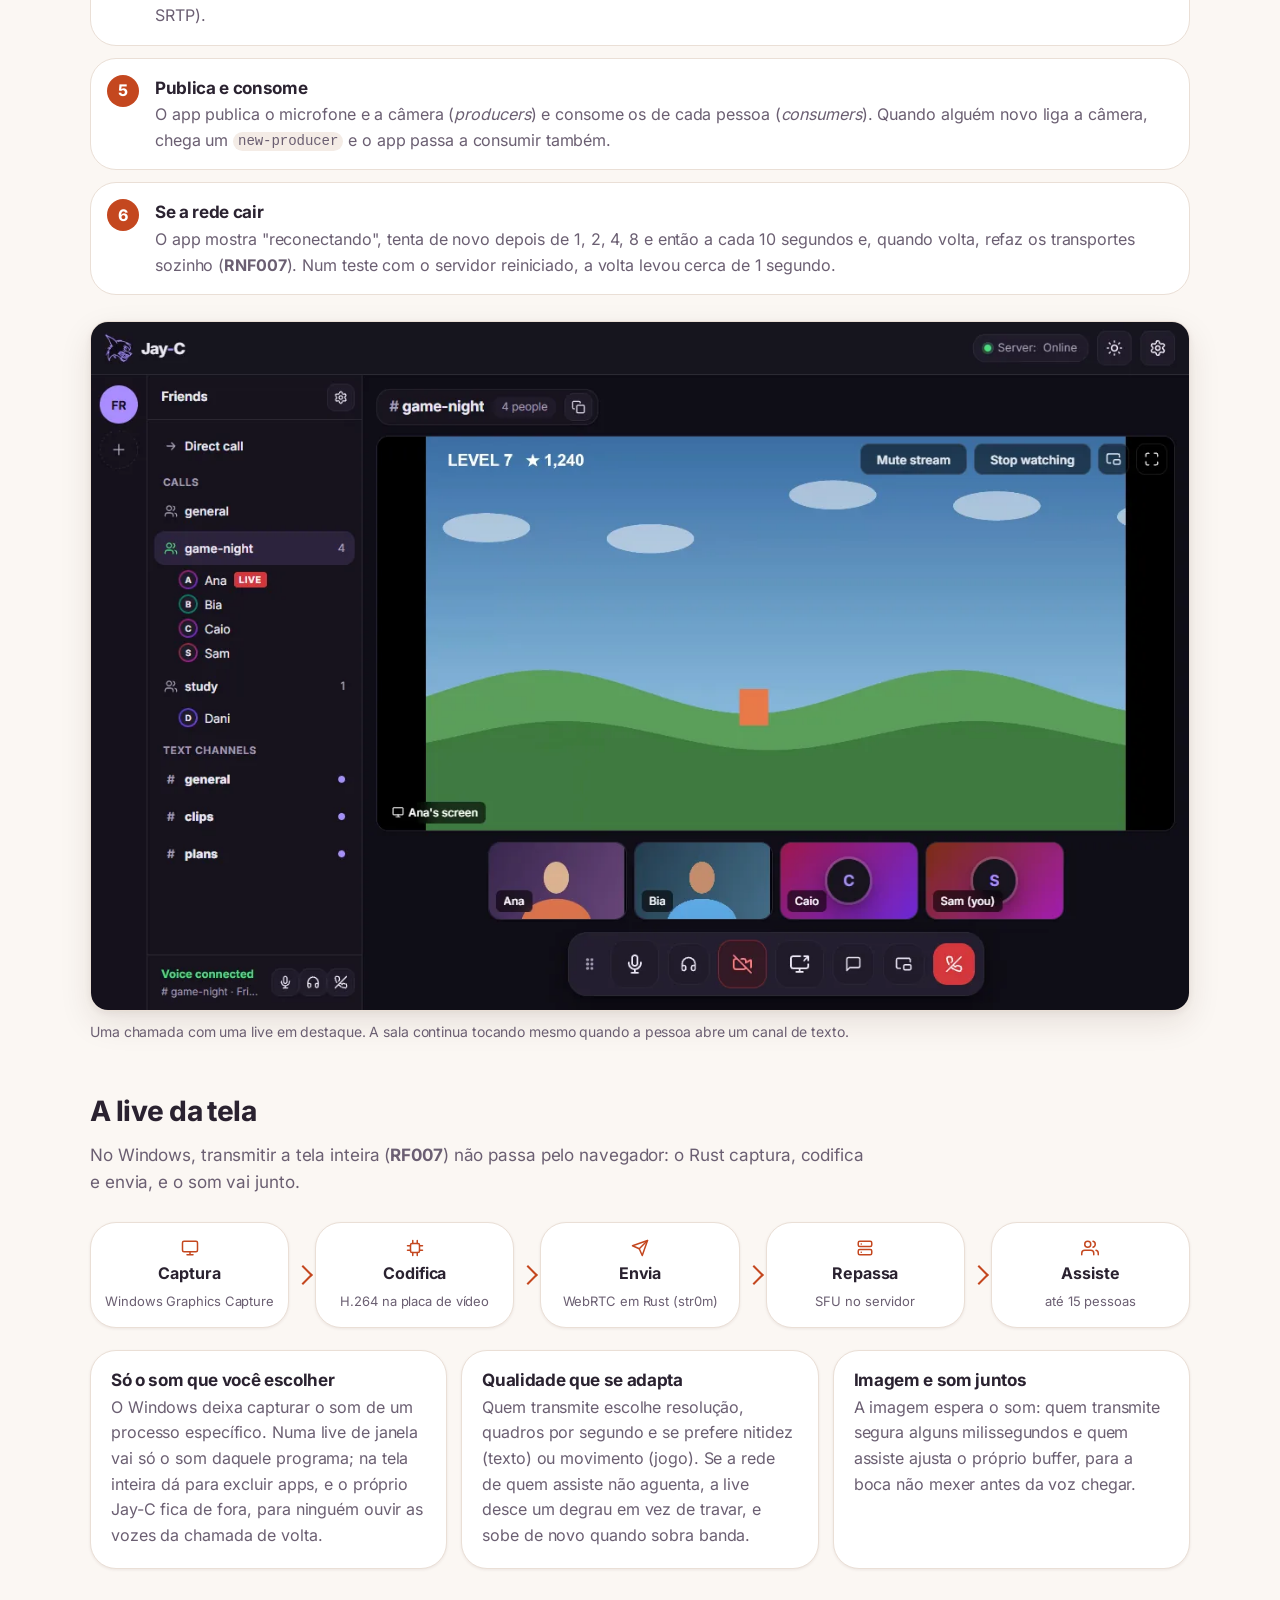
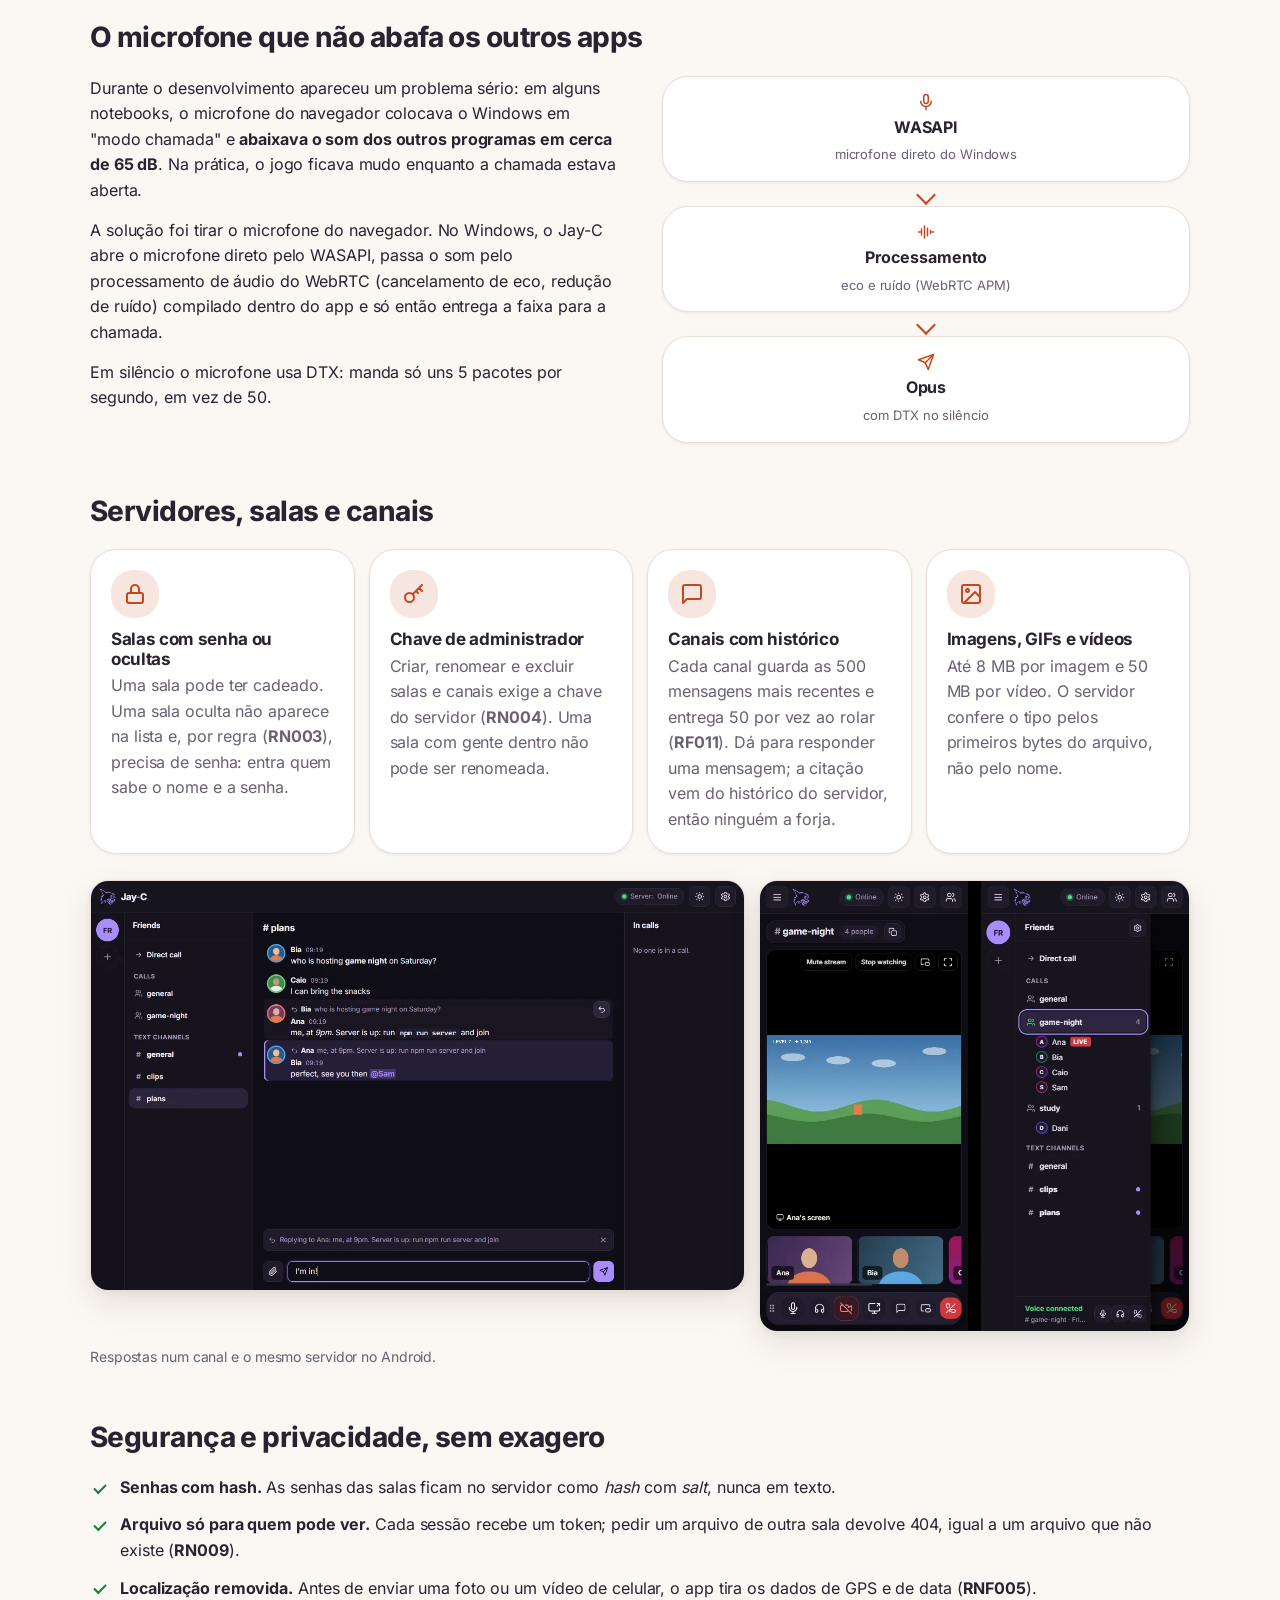
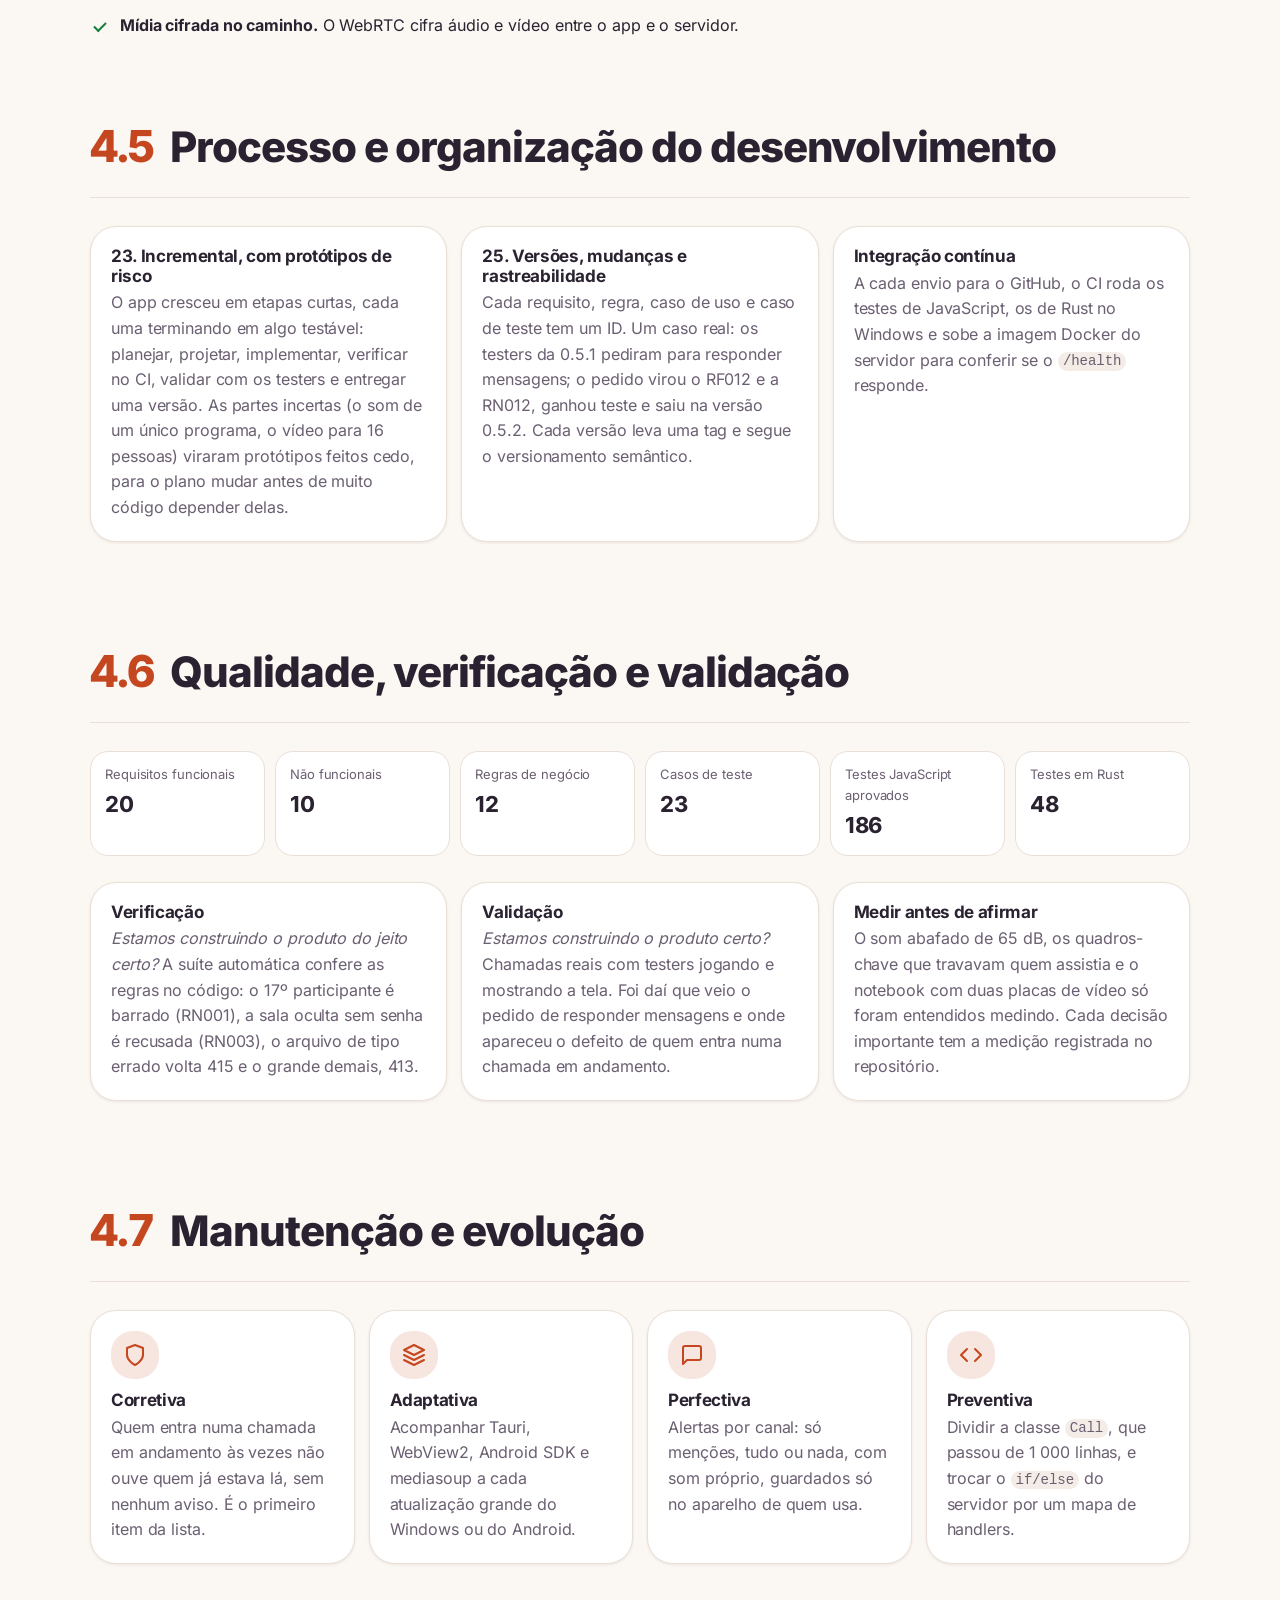
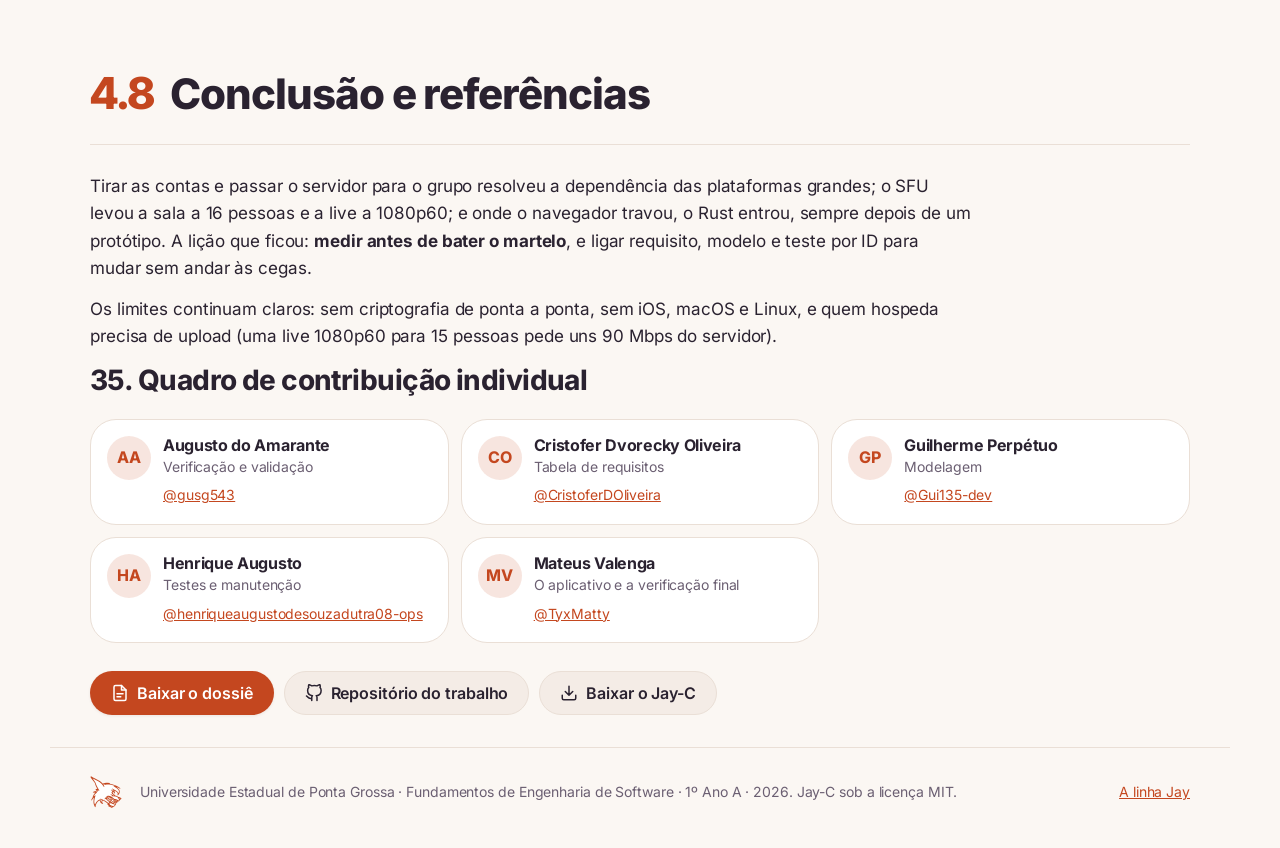
==== commit e6d1c54d: "Site: stakeholders em linhas, como a tabela do dossiê, e ícone do celular Cópia da pasta site/ do ma" ====
--- a/index.html
+++ b/index.html
@@ -138,12 +138,32 @@
         </header>
         <h3 class="section-title">7. Stakeholders</h3>
         <p class="section-lead">Quem é afetado pelo Jay-C e o que cada um espera dele.</p>
-        <ul class="stakeholders">
-          <li><span class="app-icon" data-icon="users"></span><div><p class="req-head"><span class="req-id">S1</span></p><h4>Participante</h4><p>Entrar rápido sem cadastro, ouvir todo mundo limpo sem travar e usar um app leve e gratuito.</p></div></li>
-          <li><span class="app-icon" data-icon="monitor"></span><div><p class="req-head"><span class="req-id">S2</span></p><h4>Transmissor</h4><p>Mostrar o jogo ou a janela com o som junto, em boa qualidade, sem derreter a máquina nem vazar o som de outro programa.</p></div></li>
-          <li><span class="app-icon" data-icon="key"></span><div><p class="req-head"><span class="req-id">S3</span></p><h4>Administrador do servidor</h4><p>Instalar e cuidar do servidor sem sofrer, trancar ou esconder salas, controlar quem entra e não deixar os arquivos estourarem o disco.</p></div></li>
-          <li><span class="app-icon" data-icon="phone"></span><div><p class="req-head"><span class="req-id">S4</span></p><h4>Usuário de celular</h4><p>Participar pelo Android, seguir assistindo à live na janelinha (PiP) e não gastar muita bateria nem internet móvel.</p></div></li>
-          <li><span class="app-icon" data-icon="code"></span><div><p class="req-head"><span class="req-id">S5</span></p><h4>Equipe e mantenedores</h4><p>Código dividido e testável, release segura, atualização automática funcionando e facilidade para rastrear bugs depois.</p></div></li>
+        <ul class="stakeholders" aria-label="Stakeholders e seus interesses">
+          <li>
+            <span class="app-icon" data-icon="users"></span>
+            <div class="stakeholder-name"><span class="req-id">S1</span><h4>Participante</h4></div>
+            <p>Entrar rápido sem cadastro, ouvir todo mundo limpo sem travar e usar um app leve e gratuito.</p>
+          </li>
+          <li>
+            <span class="app-icon" data-icon="monitor"></span>
+            <div class="stakeholder-name"><span class="req-id">S2</span><h4>Transmissor</h4></div>
+            <p>Mostrar o jogo ou a janela com o som junto, em boa qualidade, sem derreter a máquina nem vazar o som de outro programa.</p>
+          </li>
+          <li>
+            <span class="app-icon" data-icon="key"></span>
+            <div class="stakeholder-name"><span class="req-id">S3</span><h4>Administrador do servidor</h4></div>
+            <p>Instalar e cuidar do servidor sem sofrer, trancar ou esconder salas, controlar quem entra e não deixar os arquivos estourarem o disco.</p>
+          </li>
+          <li>
+            <span class="app-icon" data-icon="phone"></span>
+            <div class="stakeholder-name"><span class="req-id">S4</span><h4>Usuário de celular</h4></div>
+            <p>Participar pelo Android, seguir assistindo à live na janelinha (PiP) e não gastar muita bateria nem internet móvel.</p>
+          </li>
+          <li>
+            <span class="app-icon" data-icon="code"></span>
+            <div class="stakeholder-name"><span class="req-id">S5</span><h4>Equipe e mantenedores</h4></div>
+            <p>Código dividido e testável, release segura, atualização automática funcionando e facilidade para rastrear bugs depois.</p>
+          </li>
         </ul>
 
         <h3 class="section-title">8. Levantamento de requisitos</h3>
--- a/css/apresentacao.css
+++ b/css/apresentacao.css
@@ -692,41 +692,63 @@
   font-size: 15px;
 }
 
-/* ---------- 4.2 Stakeholders ---------- */
+/* ---------- 4.2 Stakeholders: one row each, like the dossier's table ---------- */
 
 .stakeholders {
-  display: grid;
-  grid-template-columns: repeat(auto-fit, minmax(210px, 1fr));
-  gap: 12px;
   margin: 0;
   padding: 0;
   list-style: none;
+  border: 1px solid var(--border);
+  border-radius: var(--radius-lg);
+  background: var(--surface);
+  overflow: hidden;
 }
 
 .stakeholders li {
+  display: grid;
+  grid-template-columns: auto minmax(180px, 15em) minmax(0, 1fr);
+  align-items: center;
+  gap: 18px;
+  padding: 16px 22px;
+}
+
+.stakeholders li + li {
+  border-top: 1px solid var(--border);
+}
+
+.stakeholder-name {
   display: flex;
-  flex-direction: column;
-  gap: 12px;
-  padding: 18px 18px 20px;
-  border: 1px solid var(--border);
-  border-radius: var(--radius-lg);
-  background: var(--surface);
-}
-
-.stakeholders .req-head {
-  margin-bottom: 6px;
-}
-
-.stakeholders h4 {
-  margin: 0 0 6px;
+  align-items: center;
+  gap: 10px;
+}
+
+.stakeholder-name h4 {
+  margin: 0;
   font-size: 17px;
   font-weight: 750;
-}
-
-.stakeholders p:not(.req-head) {
-  margin: 0;
-  font-size: 15px;
-  color: var(--text-muted);
+  line-height: 1.3;
+}
+
+.stakeholders p {
+  margin: 0;
+  color: var(--text-muted);
+}
+
+@media (max-width: 700px) {
+  .stakeholders li {
+    grid-template-columns: auto minmax(0, 1fr);
+    gap: 6px 14px;
+    padding: 16px 18px;
+  }
+
+  .stakeholders li .app-icon {
+    grid-row: span 2;
+    align-self: start;
+  }
+
+  .stakeholders p {
+    font-size: 15px;
+  }
 }
 
 /* ---------- 4.3 Diagrama de casos de uso ---------- */
